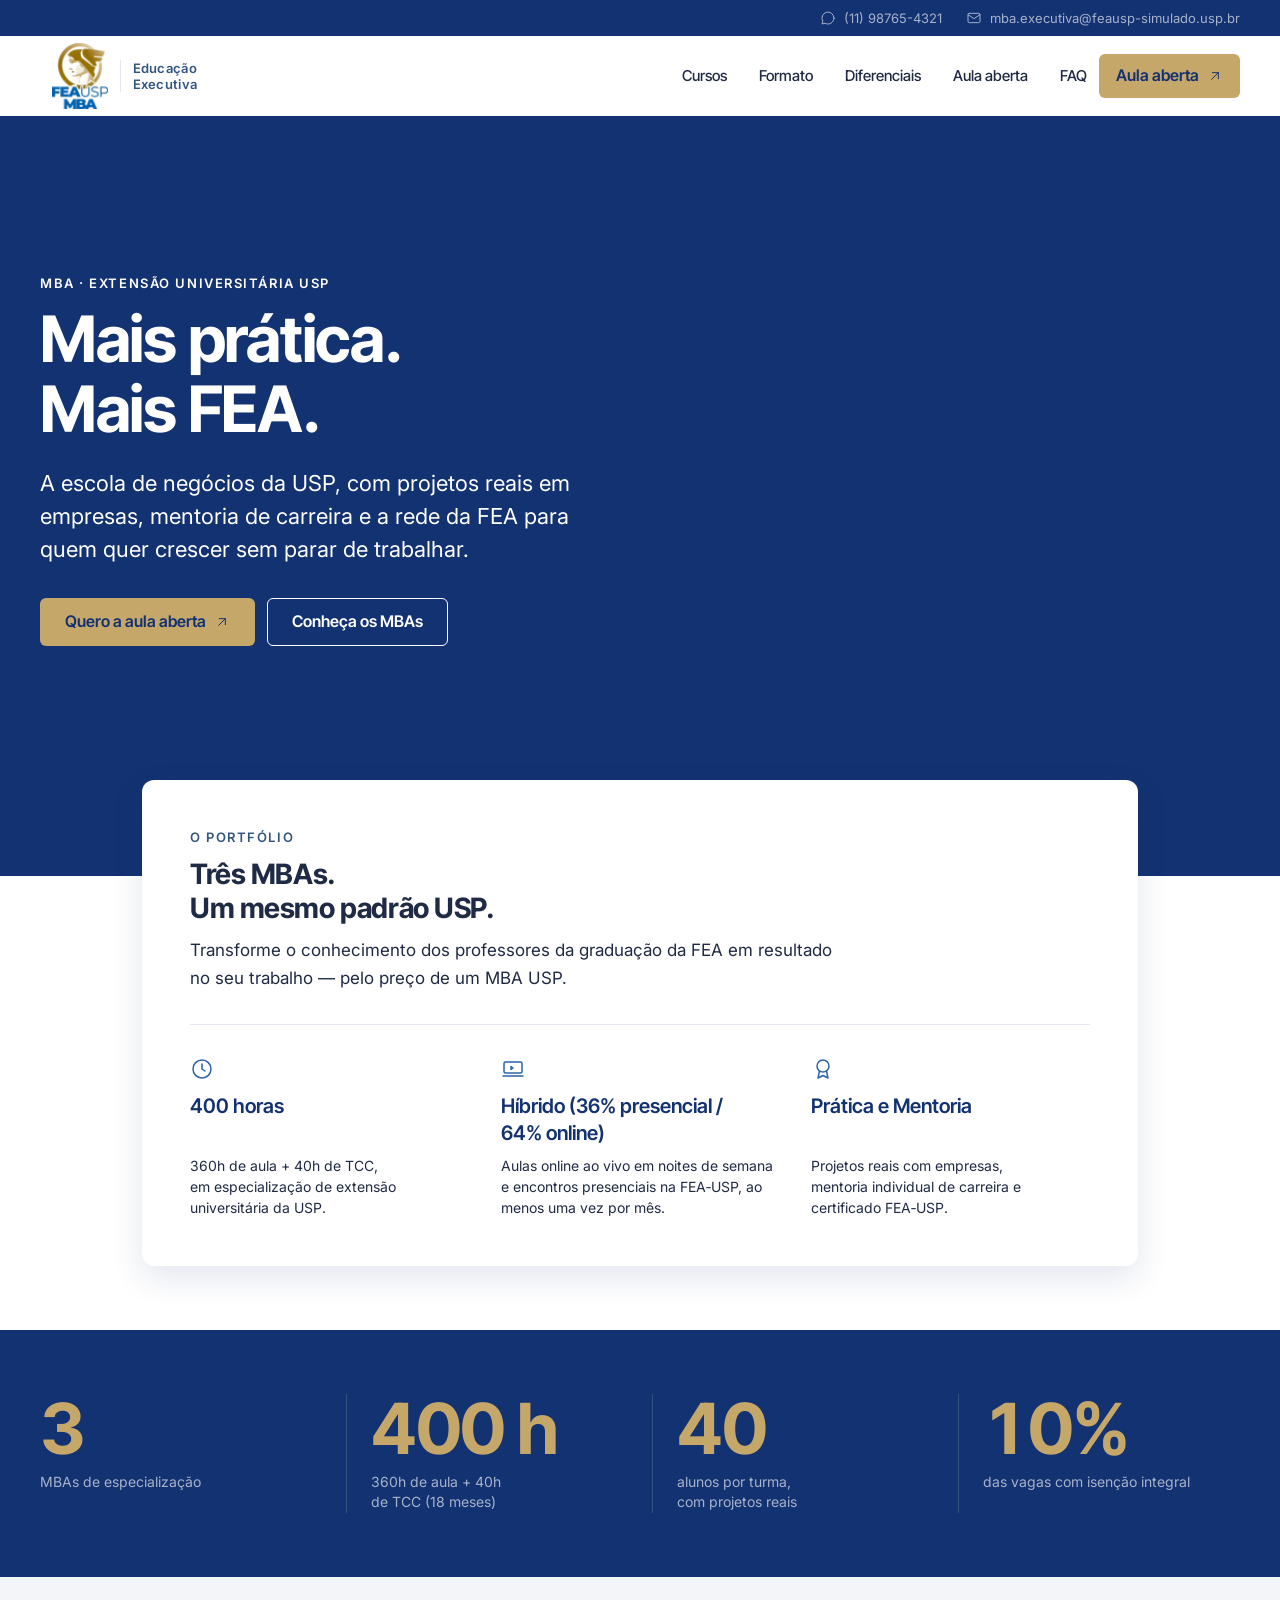
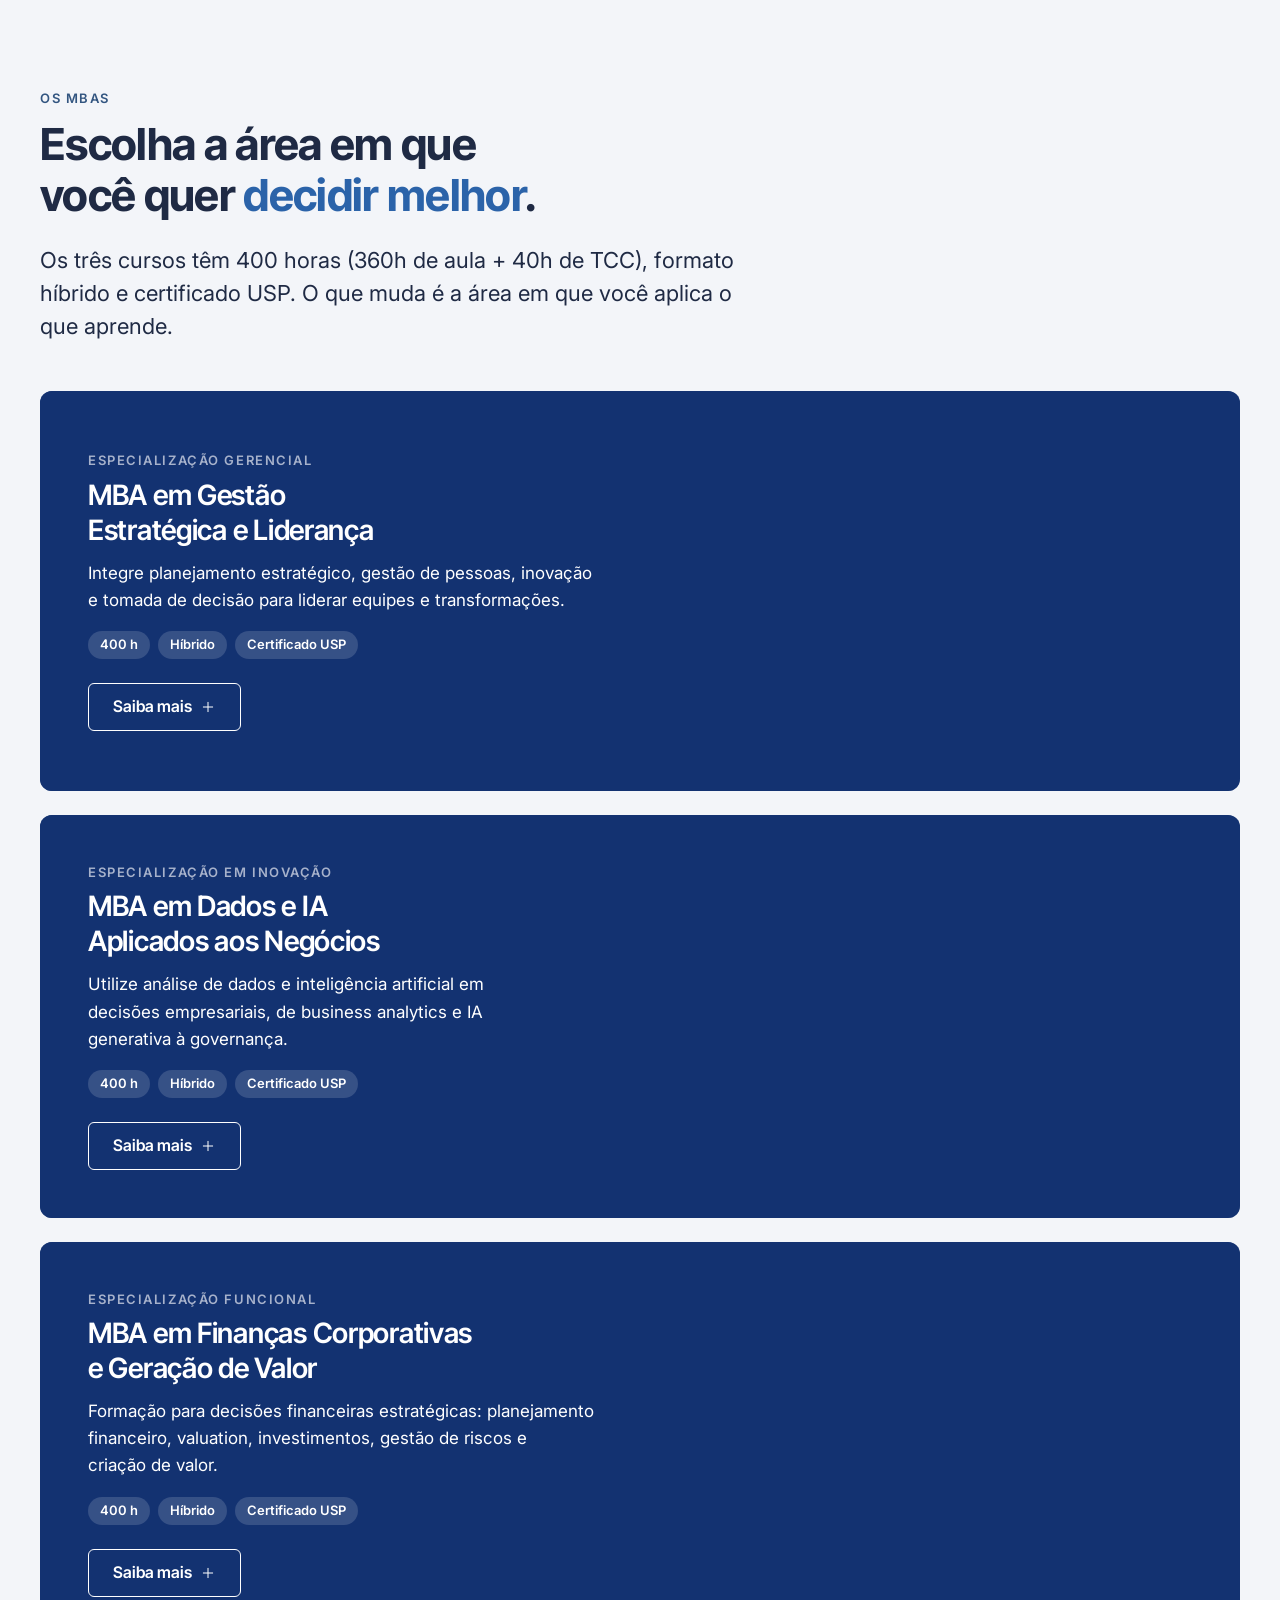
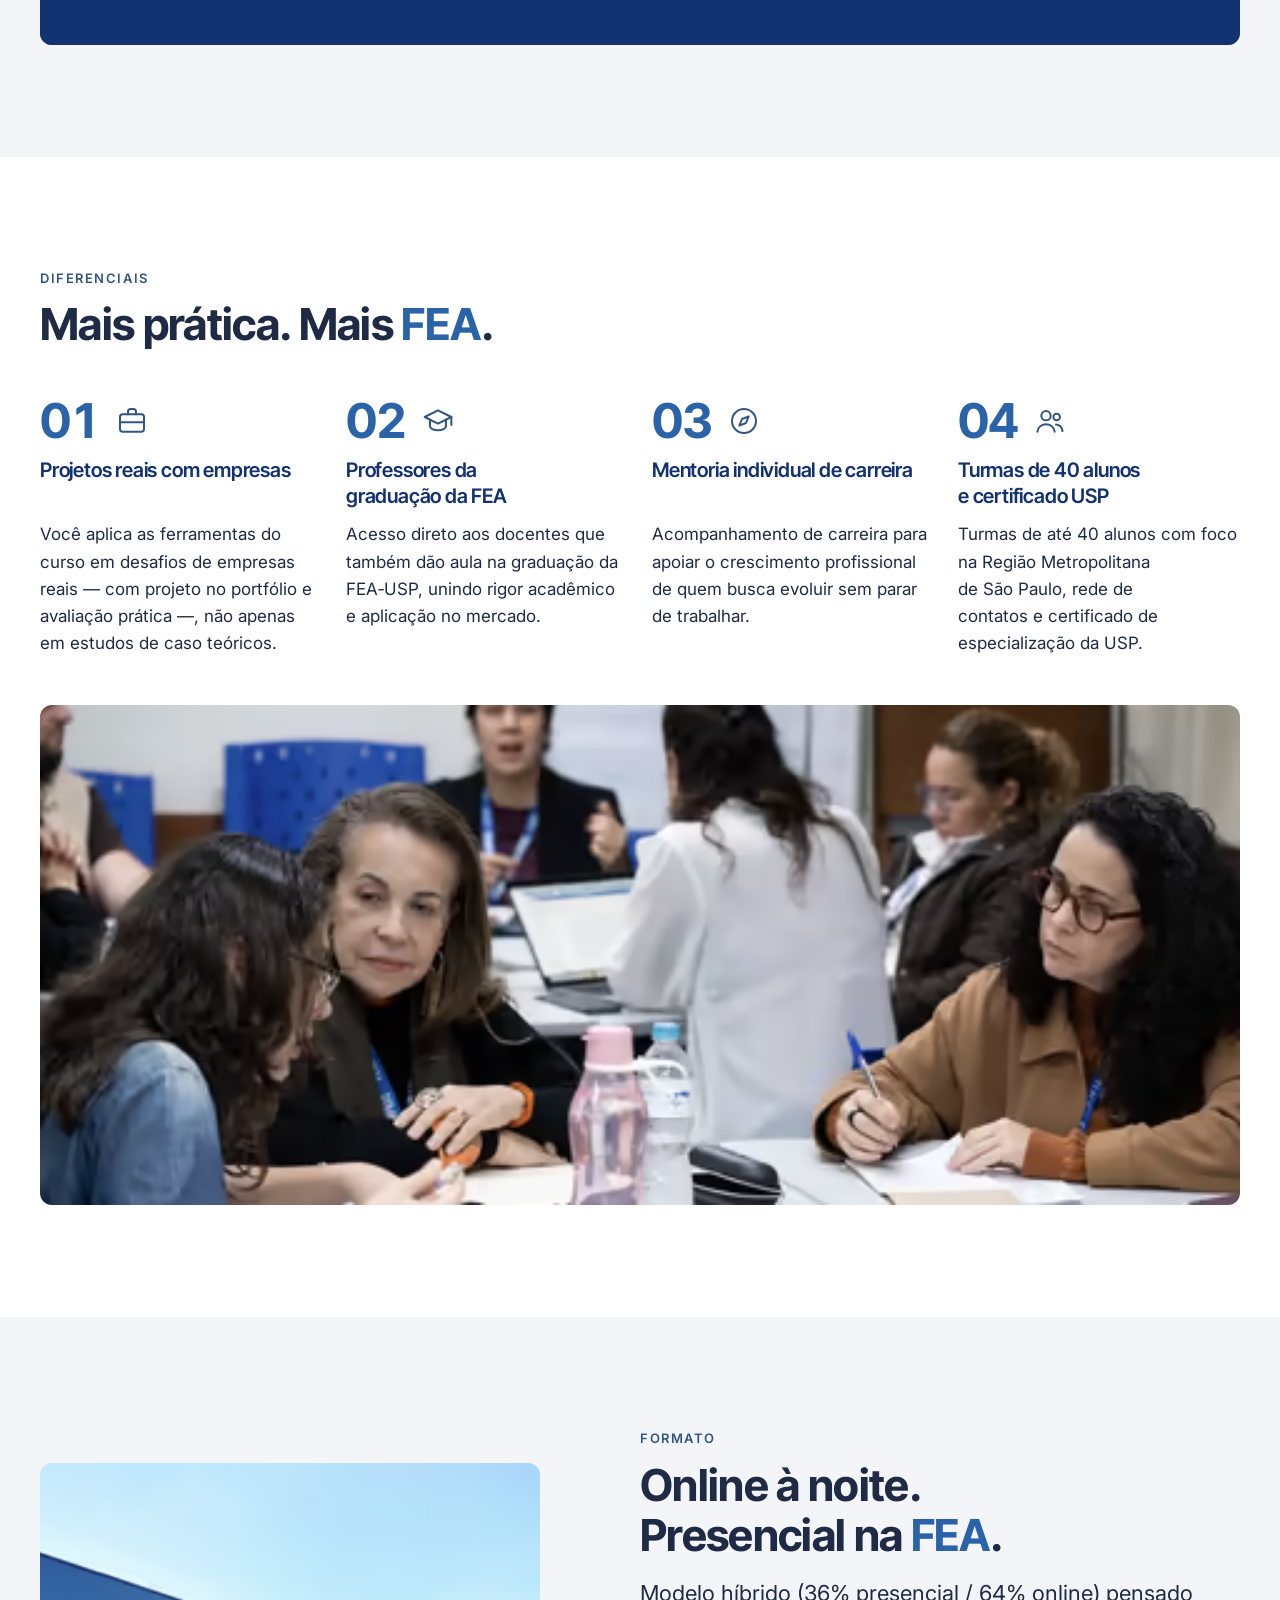
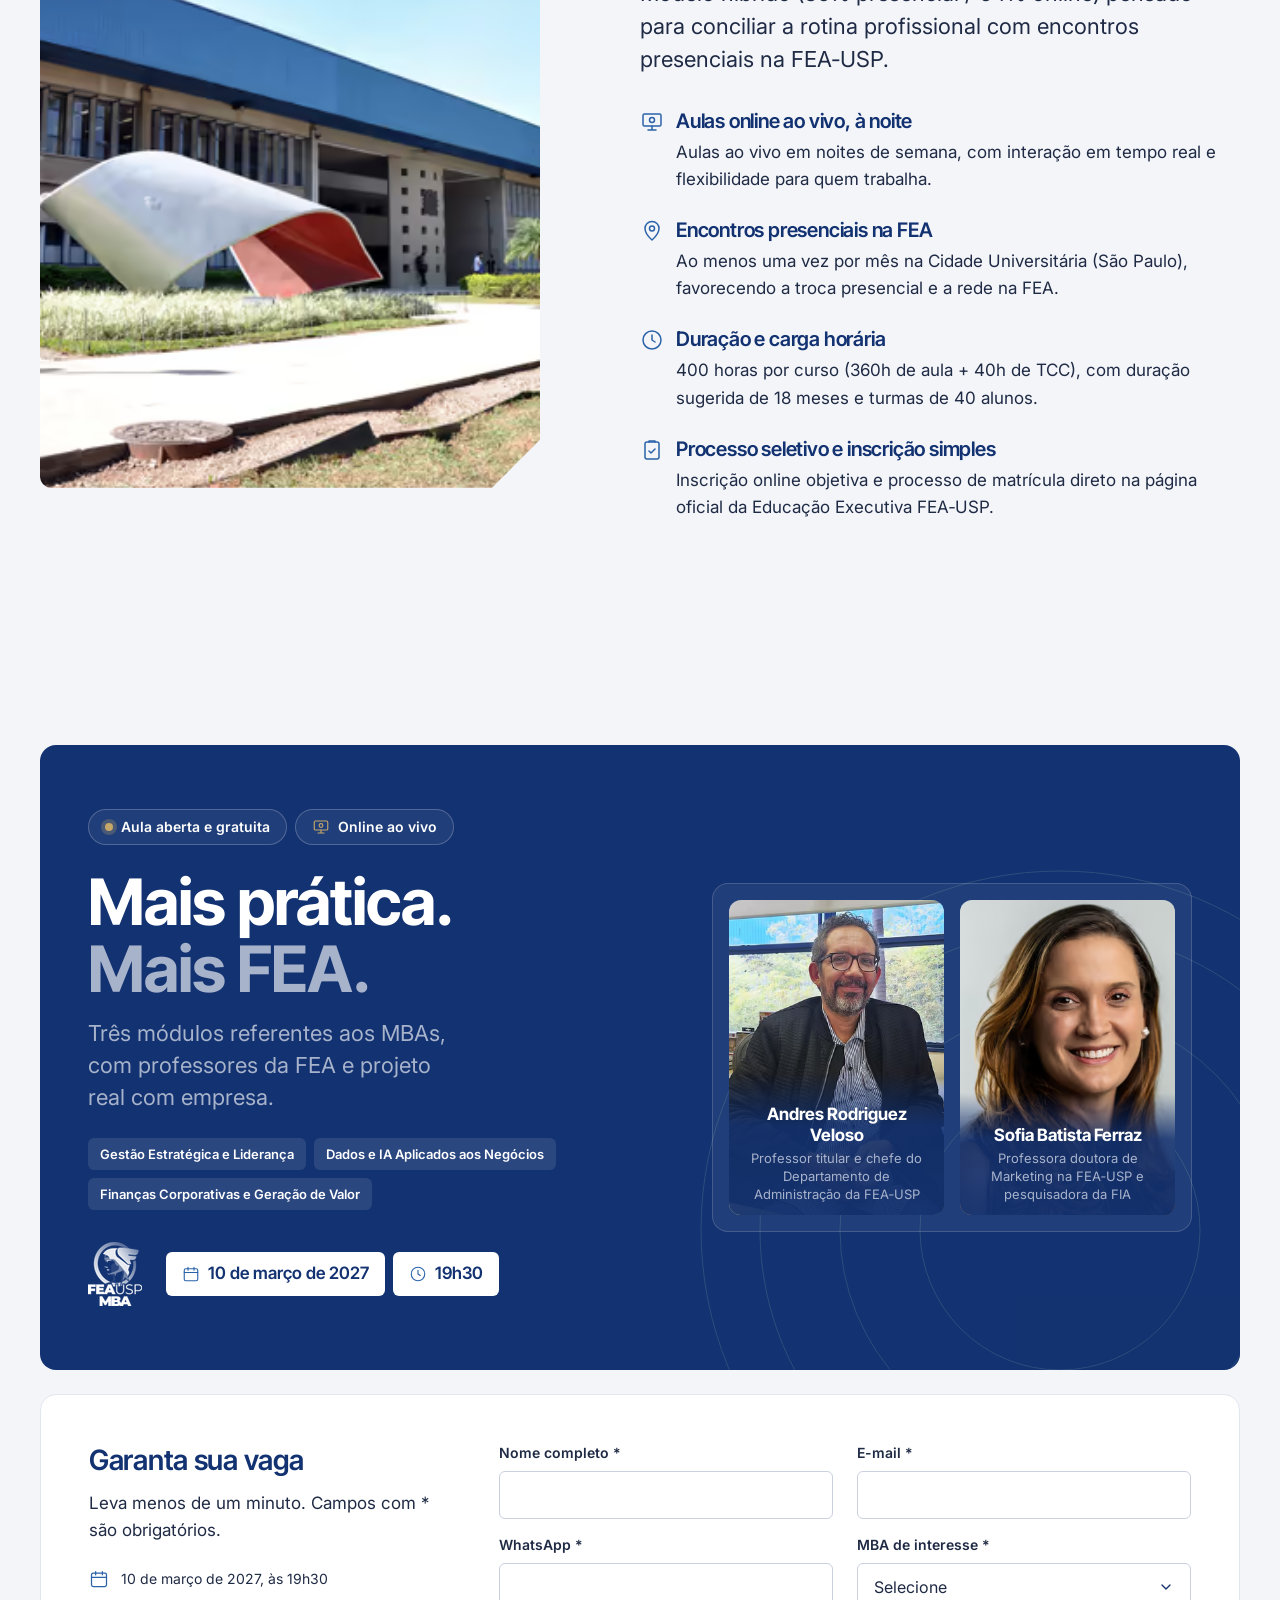
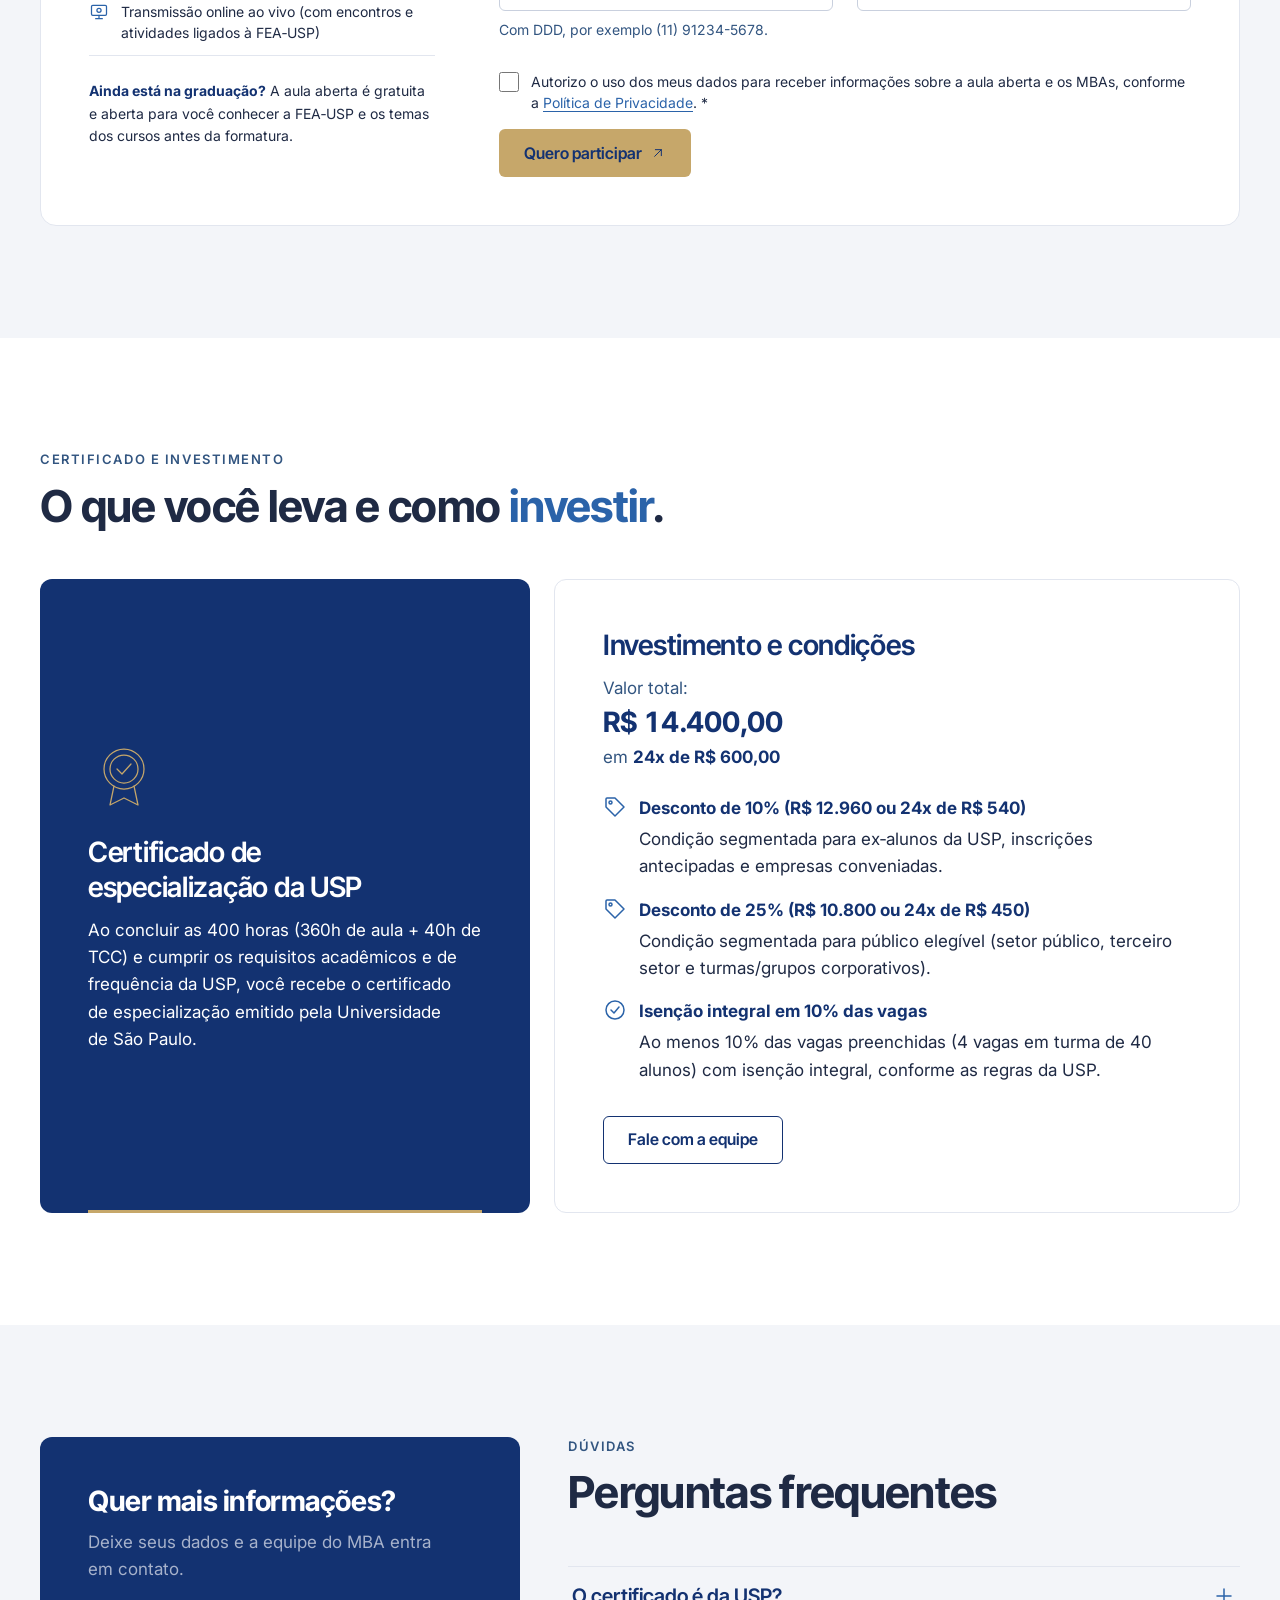
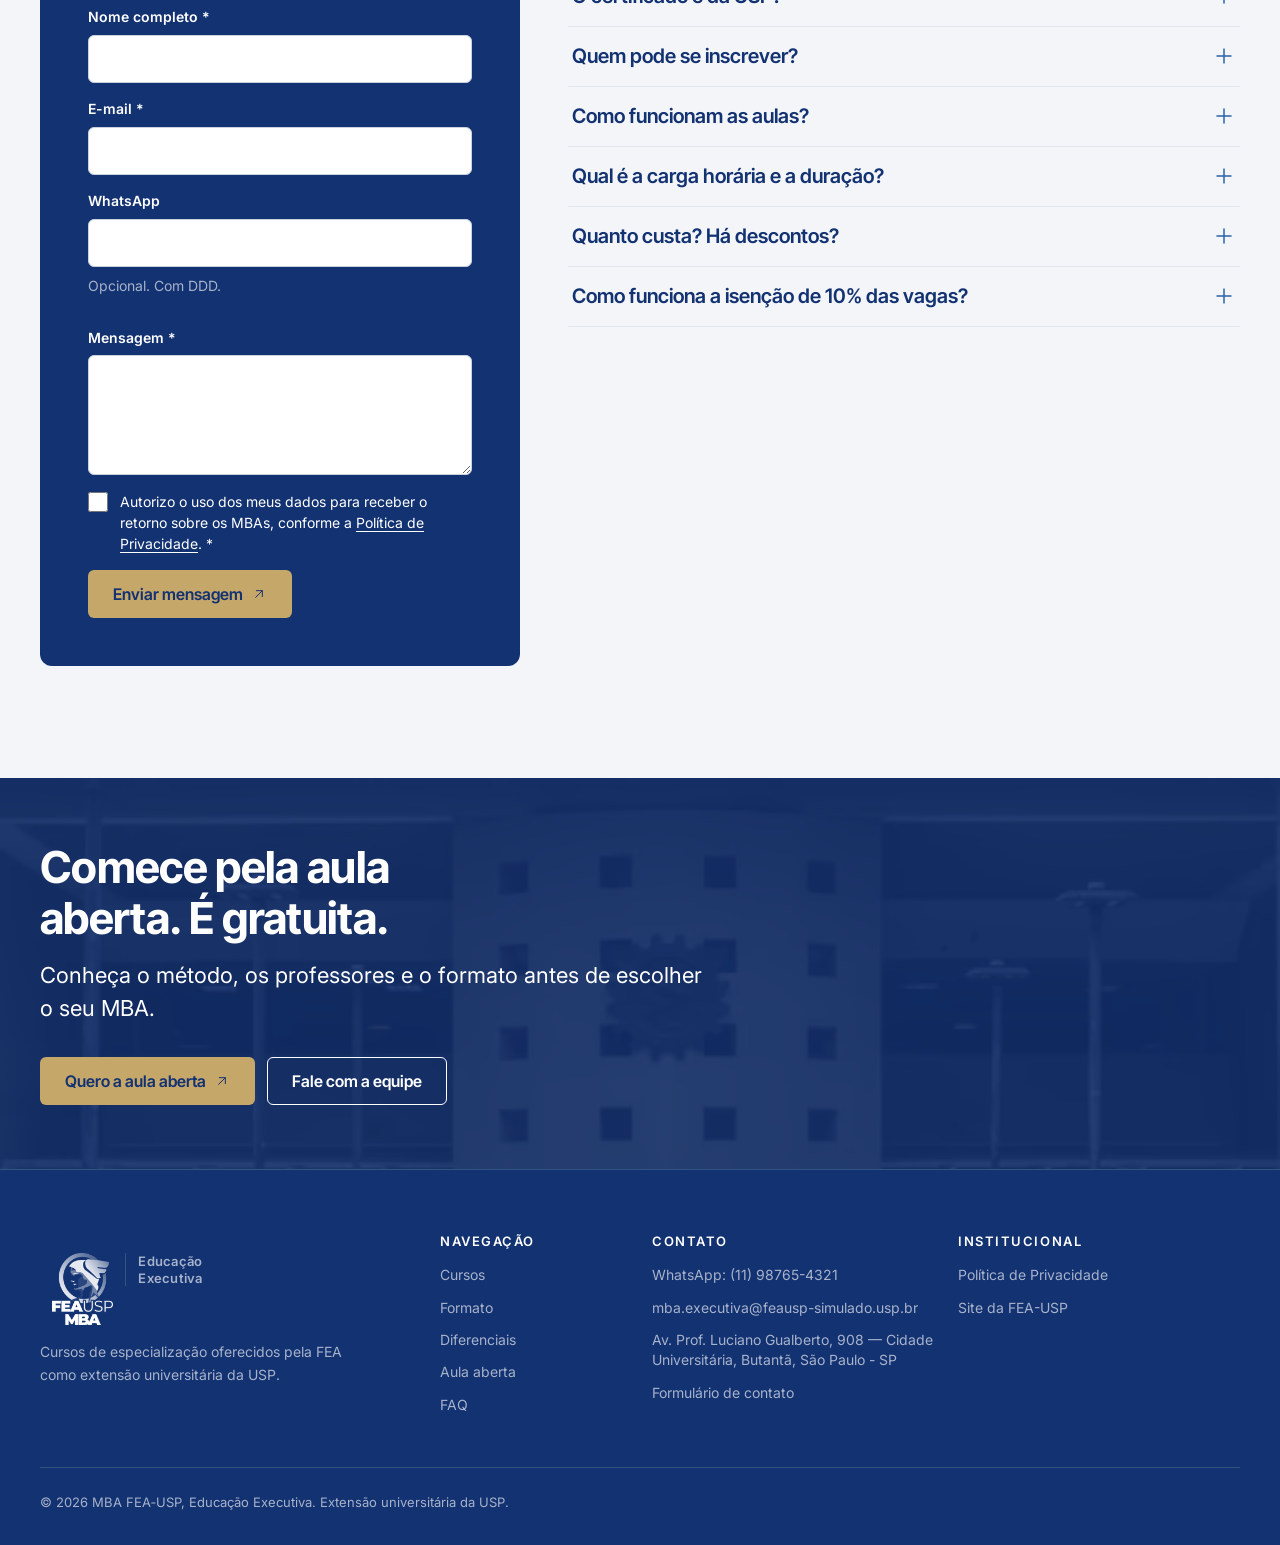
==== index.html @ 04e50766 "Site MBA FEA-USP" ====
<!doctype html>
<html lang="pt-BR">
<head>
  <meta charset="utf-8">
  <meta name="viewport" content="width=device-width, initial-scale=1">
  <title>MBA FEA-USP | Educação Executiva</title>
  <meta name="description" content="Mais prática. Mais FEA. Três MBAs de especialização da FEA-USP, com 400 horas cada, em formato híbrido: Gestão Estratégica e Liderança, Dados e IA Aplicados aos Negócios, e Finanças Corporativas e Geração de Valor.">
  <meta name="theme-color" content="#133271">

  <meta property="og:type" content="website">
  <meta property="og:locale" content="pt_BR">
  <meta property="og:title" content="MBA FEA-USP | Educação Executiva">
  <meta property="og:description" content="A escola de negócios da USP, com projetos reais em empresas, mentoria de carreira e a rede da FEA para quem quer crescer sem parar de trabalhar.">
  <meta property="og:image" content="assets/img/og-compartilhamento-1200.jpg">
  <meta property="og:image:width" content="1200">
  <meta property="og:image:height" content="630">
  <meta name="twitter:card" content="summary_large_image">

  <script>
    (function () {
      var r = document.documentElement;
      r.classList.add('js');
      // Animações de entrada só com movimento permitido; se o main.js falhar, o hero aparece mesmo assim
      if (!matchMedia('(prefers-reduced-motion: reduce)').matches && 'IntersectionObserver' in window) {
        r.classList.add('anim');
        setTimeout(function () { r.classList.add('hero-pronto'); }, 2000);
      }
    })();
  </script>

  <link rel="preconnect" href="https://fonts.googleapis.com">
  <link rel="preconnect" href="https://fonts.gstatic.com" crossorigin>
  <link rel="stylesheet" href="https://fonts.googleapis.com/css2?family=Inter:wght@400..600&family=Inter+Tight:wght@500..700&display=swap">

  <!-- Imagem do hero: maior elemento da primeira tela, carregada com prioridade -->
  <link rel="preload" as="image" type="image/avif" media="(min-width: 768px)"
        imagesrcset="assets/img/hero-desktop-640.avif 640w, assets/img/hero-desktop-960.avif 960w, assets/img/hero-desktop-1280.avif 1280w, assets/img/hero-desktop-1920.avif 1920w, assets/img/hero-desktop-2250.avif 2250w"
        imagesizes="100vw">
  <link rel="preload" as="image" type="image/avif" media="(max-width: 767.98px)"
        imagesrcset="assets/img/hero-mobile-480.avif 480w, assets/img/hero-mobile-720.avif 720w, assets/img/hero-mobile-960.avif 960w"
        imagesizes="100vw">

  <link rel="stylesheet" href="assets/css/tokens.css">
  <link rel="stylesheet" href="assets/css/base.css">
  <link rel="stylesheet" href="assets/css/layout.css">
  <link rel="stylesheet" href="assets/css/components.css">
  <link rel="stylesheet" href="assets/css/sections.css">

  <script src="assets/js/main.js" defer></script>
</head>
<body>
  <!-- Ícones (traço fino, uma família só) -->
  <svg width="0" height="0" style="position:absolute" aria-hidden="true" focusable="false">
    <symbol id="i-seta" viewBox="0 0 24 24"><path d="M7 17 17 7"/><path d="M8 7h9v9"/></symbol>
    <symbol id="i-menu" viewBox="0 0 24 24"><path d="M4 7h16M4 12h16M4 17h16"/></symbol>
    <symbol id="i-fechar" viewBox="0 0 24 24"><path d="M6 6l12 12M18 6 6 18"/></symbol>
    <symbol id="i-relogio" viewBox="0 0 24 24"><circle cx="12" cy="12" r="9"/><path d="M12 7v5l3 2"/></symbol>
    <symbol id="i-hibrido" viewBox="0 0 24 24"><rect x="3" y="5" width="18" height="11" rx="1.5"/><path d="M2 19h20"/><path d="M10 9.5l2 1.5-2 1.5z"/></symbol>
    <symbol id="i-selo" viewBox="0 0 24 24"><circle cx="12" cy="9" r="6"/><path d="M8.5 13.9 7 21l5-2.5 5 2.5-1.5-7.1"/></symbol>
    <symbol id="i-whatsapp" viewBox="0 0 24 24"><path d="M21 12a9 9 0 0 1-13.4 7.9L3 21l1.2-4.4A9 9 0 1 1 21 12z"/></symbol>
    <symbol id="i-email" viewBox="0 0 24 24"><rect x="3" y="5" width="18" height="14" rx="2"/><path d="m3 7 9 6 9-6"/></symbol>
    <symbol id="i-mais" viewBox="0 0 24 24"><path d="M12 5v14M5 12h14"/></symbol>
    <symbol id="i-empresa" viewBox="0 0 24 24"><rect x="3" y="7" width="18" height="13" rx="2"/><path d="M9 7V5a2 2 0 0 1 2-2h2a2 2 0 0 1 2 2v2"/><path d="M3 13h18"/></symbol>
    <symbol id="i-professor" viewBox="0 0 24 24"><path d="m2 9 10-5 10 5-10 5z"/><path d="M6 11v5c0 1.5 2.7 3 6 3s6-1.5 6-3v-5"/><path d="M22 9v6"/></symbol>
    <symbol id="i-rede" viewBox="0 0 24 24"><circle cx="9" cy="8" r="3.5"/><path d="M2.5 20c.6-3.4 3.3-5.5 6.5-5.5s5.9 2.1 6.5 5.5"/><circle cx="17" cy="9" r="2.5"/><path d="M16.5 14.6c2.6.2 4.4 2 4.9 4.9"/></symbol>
    <symbol id="i-online" viewBox="0 0 24 24"><rect x="3" y="4" width="18" height="12" rx="1.5"/><path d="M8 20h8M12 16v4"/><circle cx="12" cy="10" r="2.5"/></symbol>
    <symbol id="i-local" viewBox="0 0 24 24"><path d="M12 21s-7-6.2-7-11.5A7 7 0 0 1 19 9.5C19 14.8 12 21 12 21z"/><circle cx="12" cy="9.5" r="2.5"/></symbol>
    <symbol id="i-desconto" viewBox="0 0 24 24"><path d="M3 12V4a1 1 0 0 1 1-1h8l9 9-9 9z"/><circle cx="7.5" cy="7.5" r="1.5"/></symbol>
    <symbol id="i-calendario" viewBox="0 0 24 24"><rect x="3" y="5" width="18" height="16" rx="2"/><path d="M3 10h18M8 3v4M16 3v4"/></symbol>
    <symbol id="i-mentoria" viewBox="0 0 24 24"><circle cx="12" cy="12" r="9"/><path d="m15.5 8.5-2 5-5 2 2-5z"/></symbol>
    <symbol id="i-inscricao" viewBox="0 0 24 24"><rect x="5" y="4" width="14" height="17" rx="2"/><path d="M9 4V3h6v1"/><path d="m9 13 2 2 4-4"/></symbol>
    <symbol id="i-isencao" viewBox="0 0 24 24"><circle cx="12" cy="12" r="9"/><path d="m8 12 3 3 5-6"/></symbol>
    <symbol id="i-certificado" viewBox="0 0 72 72"><circle cx="36" cy="30" r="20"/><circle cx="36" cy="30" r="14"/><path d="M26 47 22 66l14-7 14 7-4-19"/><path d="m29 30 5 5 9-10"/></symbol>
  </svg>

  <a class="pular-link" href="#conteudo">Pular para o conteúdo</a>

  <!-- 1. Barra superior (só desktop) -->
  <div class="topbar">
    <div class="container">
      <ul class="topbar__lista">
        <li>
          <svg class="icone" aria-hidden="true"><use href="#i-whatsapp"/></svg>
          <span>(11)&nbsp;98765-4321</span>
        </li>
        <li>
          <svg class="icone" aria-hidden="true"><use href="#i-email"/></svg>
          <span class="quebra-livre">mba.executiva@feausp-simulado.usp.br</span>
        </li>
      </ul>
    </div>
  </div>

  <!-- 2. Cabeçalho -->
  <header class="cabecalho" id="cabecalho">
    <div class="container cabecalho__barra">
      <a class="marca marca--logo" href="#topo" aria-label="MBA FEA-USP, Educação Executiva, início da página">
        <picture>
          <source type="image/webp" srcset="assets/img/logo/logo-mba-fea-usp-64.webp 1x, assets/img/logo/logo-mba-fea-usp-128.webp 2x">
          <img class="marca__logo" src="assets/img/logo/logo-mba-fea-usp-64.png" srcset="assets/img/logo/logo-mba-fea-usp-128.png 2x" width="54" height="64" alt="">
        </picture>
        <span class="marca__sub">Educação<br>Executiva</span>
      </a>

      <nav class="menu" id="menu" aria-label="Principal">
        <div class="menu__topo">
          <span class="marca marca--logo" aria-hidden="true">
            <img class="marca__logo" src="assets/img/logo/logo-mba-fea-usp-64.png" srcset="assets/img/logo/logo-mba-fea-usp-128.png 2x" width="54" height="64" alt="">
            <span class="marca__sub">Educação<br>Executiva</span>
          </span>
          <button class="botao-menu" type="button" data-fechar-menu aria-label="Fechar menu">
            <svg class="icone" aria-hidden="true"><use href="#i-fechar"/></svg>
          </button>
        </div>
        <ul class="menu__lista">
          <li><a class="menu__link" href="#cursos">Cursos</a></li>
          <li><a class="menu__link" href="#formato">Formato</a></li>
          <li><a class="menu__link" href="#diferenciais">Diferenciais</a></li>
          <li><a class="menu__link" href="#aula-aberta">Aula aberta</a></li>
          <li><a class="menu__link" href="#faq">FAQ</a></li>
        </ul>
        <div class="menu__cta">
          <a class="btn btn--principal" href="#aula-aberta">
            Quero a aula aberta
            <svg class="icone" aria-hidden="true"><use href="#i-seta"/></svg>
          </a>
        </div>
      </nav>

      <div class="cabecalho__acoes">
        <a class="btn btn--principal cabecalho__cta" href="#aula-aberta">
          Aula aberta
          <svg class="icone" aria-hidden="true"><use href="#i-seta"/></svg>
        </a>
        <button class="botao-menu" type="button" aria-controls="menu" aria-expanded="false" data-abrir-menu aria-label="Abrir menu">
          <svg class="icone" aria-hidden="true"><use href="#i-menu"/></svg>
        </button>
      </div>
    </div>
  </header>

  <main id="conteudo">
    <!-- 3. Hero -->
    <section class="hero" id="topo" aria-labelledby="hero-titulo">
      <picture class="hero__midia">
        <source media="(min-width: 768px)" type="image/avif" sizes="100vw"
                srcset="assets/img/hero-desktop-640.avif 640w, assets/img/hero-desktop-960.avif 960w, assets/img/hero-desktop-1280.avif 1280w, assets/img/hero-desktop-1920.avif 1920w, assets/img/hero-desktop-2250.avif 2250w">
        <source media="(min-width: 768px)" type="image/webp" sizes="100vw"
                srcset="assets/img/hero-desktop-640.webp 640w, assets/img/hero-desktop-960.webp 960w, assets/img/hero-desktop-1280.webp 1280w, assets/img/hero-desktop-1920.webp 1920w, assets/img/hero-desktop-2250.webp 2250w">
        <source media="(min-width: 768px)" type="image/jpeg" sizes="100vw"
                srcset="assets/img/hero-desktop-640.jpg 640w, assets/img/hero-desktop-960.jpg 960w, assets/img/hero-desktop-1280.jpg 1280w, assets/img/hero-desktop-1920.jpg 1920w, assets/img/hero-desktop-2250.jpg 2250w">
        <source type="image/avif" sizes="100vw"
                srcset="assets/img/hero-mobile-480.avif 480w, assets/img/hero-mobile-720.avif 720w, assets/img/hero-mobile-960.avif 960w">
        <source type="image/webp" sizes="100vw"
                srcset="assets/img/hero-mobile-480.webp 480w, assets/img/hero-mobile-720.webp 720w, assets/img/hero-mobile-960.webp 960w">
        <img src="assets/img/hero-mobile-720.jpg"
             srcset="assets/img/hero-mobile-480.jpg 480w, assets/img/hero-mobile-720.jpg 720w, assets/img/hero-mobile-960.jpg 960w"
             sizes="100vw" width="720" height="900"
             alt="Estudantes em um auditório da FEA-USP assistindo a uma aula"
             fetchpriority="high" decoding="async">
      </picture>

      <div class="container">
        <div class="hero__conteudo">
          <p class="eyebrow">MBA · Extensão universitária USP</p>
          <h1 id="hero-titulo">Mais prática. Mais&nbsp;FEA.</h1>
          <p class="lead">A escola de negócios da USP, com projetos reais em empresas, mentoria de carreira e a rede da FEA para quem quer crescer sem parar de&nbsp;trabalhar.</p>
          <div class="hero__acoes">
            <a class="btn btn--principal" href="#aula-aberta">
              Quero a aula aberta
              <svg class="icone" aria-hidden="true"><use href="#i-seta"/></svg>
            </a>
            <a class="btn btn--contorno-claro" href="#cursos">Conheça os MBAs</a>
          </div>
        </div>
      </div>
    </section>

    <!-- 4. Card de resumo sobreposto ao hero -->
    <section class="resumo" aria-labelledby="resumo-titulo">
      <div class="container">
        <div class="resumo__cartao">
          <div>
            <p class="eyebrow">O portfólio</p>
            <h2 class="resumo__titulo" id="resumo-titulo">Três MBAs. <span class="sem-quebra">Um mesmo padrão&nbsp;USP.</span></h2>
            <p class="resumo__texto">Transforme o conhecimento dos professores da graduação da FEA em resultado no seu trabalho — pelo preço de um MBA&nbsp;USP.</p>
          </div>
          <ul class="resumo__itens">
            <li class="resumo__item">
              <svg class="icone" aria-hidden="true"><use href="#i-relogio"/></svg>
              <div>
                <strong>400&nbsp;horas</strong>
                <p>360h de aula + 40h de TCC, em especialização de extensão universitária da&nbsp;USP.</p>
              </div>
            </li>
            <li class="resumo__item">
              <svg class="icone" aria-hidden="true"><use href="#i-hibrido"/></svg>
              <div>
                <strong>Híbrido (36% presencial / 64%&nbsp;online)</strong>
                <p>Aulas online ao vivo em noites de semana e encontros presenciais na FEA&#8209;USP, ao menos uma vez por&nbsp;mês.</p>
              </div>
            </li>
            <li class="resumo__item">
              <svg class="icone" aria-hidden="true"><use href="#i-selo"/></svg>
              <div>
                <strong>Prática e Mentoria</strong>
                <p>Projetos reais com empresas, mentoria individual de carreira e certificado FEA&#8209;USP.</p>
              </div>
            </li>
          </ul>
        </div>
      </div>
    </section>

    <!-- 5. Faixa de números -->
    <section class="numeros tema-escuro" aria-label="O MBA em números">
      <div class="container">
        <ul class="numeros__lista">
          <li>
            <span class="numeros__valor">3</span>
            <span class="numeros__rotulo">MBAs de especialização</span>
          </li>
          <li>
            <span class="numeros__valor">400&nbsp;h</span>
            <span class="numeros__rotulo">360h de aula + 40h de TCC (18&nbsp;meses)</span>
          </li>
          <li>
            <span class="numeros__valor">40</span>
            <span class="numeros__rotulo">alunos por turma, com projetos reais</span>
          </li>
          <li>
            <span class="numeros__valor">10%</span>
            <span class="numeros__rotulo">das vagas com isenção integral</span>
          </li>
        </ul>
      </div>
    </section>

    <!-- 6. Os três MBAs -->
    <section class="secao fundo-suave" id="cursos" aria-labelledby="cursos-titulo">
      <div class="container">
        <div class="secao__cabeca">
          <p class="eyebrow">Os MBAs</p>
          <h2 id="cursos-titulo">Escolha a área em que você quer <span class="destaque">decidir melhor</span>.</h2>
          <p class="lead">Os três cursos têm 400&nbsp;horas (360h de aula + 40h de TCC), formato híbrido e certificado USP. O que muda é a área em que você aplica o que aprende.</p>
        </div>

        <ul class="cursos__lista">
          <!-- Gestão Estratégica e Liderança -->
          <li>
            <article class="curso" aria-labelledby="curso-mkt">
              <picture class="curso__midia">
                <source media="(min-width: 768px)" type="image/avif" sizes="(min-width: 1264px) 1200px, calc(100vw - 48px)"
                        srcset="assets/img/curso-estrategia-desktop-800.avif 800w, assets/img/curso-estrategia-desktop-1200.avif 1200w, assets/img/curso-estrategia-desktop-1280.avif 1280w">
                <source media="(min-width: 768px)" type="image/webp" sizes="(min-width: 1264px) 1200px, calc(100vw - 48px)"
                        srcset="assets/img/curso-estrategia-desktop-800.webp 800w, assets/img/curso-estrategia-desktop-1200.webp 1200w, assets/img/curso-estrategia-desktop-1280.webp 1280w">
                <source media="(min-width: 768px)" type="image/jpeg" sizes="(min-width: 1264px) 1200px, calc(100vw - 48px)"
                        srcset="assets/img/curso-estrategia-desktop-800.jpg 800w, assets/img/curso-estrategia-desktop-1200.jpg 1200w, assets/img/curso-estrategia-desktop-1280.jpg 1280w">
                <source type="image/avif" sizes="calc(100vw - 32px)"
                        srcset="assets/img/curso-estrategia-mobile-480.avif 480w, assets/img/curso-estrategia-mobile-720.avif 720w, assets/img/curso-estrategia-mobile-960.avif 960w">
                <source type="image/webp" sizes="calc(100vw - 32px)"
                        srcset="assets/img/curso-estrategia-mobile-480.webp 480w, assets/img/curso-estrategia-mobile-720.webp 720w, assets/img/curso-estrategia-mobile-960.webp 960w">
                <img src="assets/img/curso-estrategia-mobile-720.jpg"
                     srcset="assets/img/curso-estrategia-mobile-480.jpg 480w, assets/img/curso-estrategia-mobile-720.jpg 720w, assets/img/curso-estrategia-mobile-960.jpg 960w"
                     sizes="calc(100vw - 32px)" width="720" height="540" loading="lazy" decoding="async" data-foco="estrategia"
                     alt="Professor conduzindo uma discussão em grupo com alunos em uma sala da FEA-USP">
              </picture>
              <div class="curso__conteudo">
                <p class="eyebrow">Especialização gerencial</p>
                <h3 class="curso__nome" id="curso-mkt">MBA em Gestão Estratégica e&nbsp;Liderança</h3>
                <p class="curso__descricao">Integre planejamento estratégico, gestão de pessoas, inovação e tomada de decisão para liderar equipes e&nbsp;transformações.</p>
                <ul class="curso__chips" aria-label="Características">
                  <li class="chip">400&nbsp;h</li>
                  <li class="chip">Híbrido</li>
                  <li class="chip">Certificado USP</li>
                </ul>
                <details class="expansivel curso__detalhes">
                  <summary class="btn btn--contorno-claro">
                    <span class="quando-fechado">Saiba mais</span><span class="quando-aberto">Fechar detalhes</span>
                    <svg class="icone" aria-hidden="true"><use href="#i-mais"/></svg>
                  </summary>
                  <div class="curso__painel">
                    <ul class="curso__fatos">
                      <li><strong>Foco</strong>Planejamento estratégico, liderança, gestão de pessoas e inovação para formar gestores capazes de liderar equipes e transformações.</li>
                      <li><strong>Diferencial prático</strong>Tomada de decisões sob incerteza: desenvolvimento e revisão de estratégias para empresas reais diante de mudanças de cenário, defendendo escolhas e trade&#8209;offs.</li>
                      <li><strong>Formato</strong>400h (360h de aula + 40h de TCC) em 18 meses · Aulas online ao vivo em noites de semana e encontros presenciais na FEA&#8209;USP.</li>
                      <li><strong>Disciplinas / Eixos</strong>
                        <ul class="curso__eixos">
                          <li>Planejamento Estratégico e Gestão de Cenários;</li>
                          <li>Gestão de Pessoas, Liderança e Influência;</li>
                          <li>Inovação e Modelos de Negócio;</li>
                          <li>Tomada de Decisão sob Incerteza e Análise de Trade&#8209;offs;</li>
                          <li>Projeto Aplicado em Empresa Real e TCC.</li>
                        </ul>
                      </li>
                    </ul>
                    <a class="btn btn--principal" href="#aula-aberta">
                      Quero a aula aberta
                      <svg class="icone" aria-hidden="true"><use href="#i-seta"/></svg>
                    </a>
                  </div>
                </details>
              </div>
            </article>
          </li>

          <!-- Liderança, Dados e IA -->
          <li>
            <article class="curso" aria-labelledby="curso-lid">
              <picture class="curso__midia">
                <source media="(min-width: 768px)" type="image/avif" sizes="(min-width: 1264px) 1200px, calc(100vw - 48px)"
                        srcset="assets/img/curso-dados-desktop-800.avif 800w, assets/img/curso-dados-desktop-1200.avif 1200w, assets/img/curso-dados-desktop-1280.avif 1280w">
                <source media="(min-width: 768px)" type="image/webp" sizes="(min-width: 1264px) 1200px, calc(100vw - 48px)"
                        srcset="assets/img/curso-dados-desktop-800.webp 800w, assets/img/curso-dados-desktop-1200.webp 1200w, assets/img/curso-dados-desktop-1280.webp 1280w">
                <source media="(min-width: 768px)" type="image/jpeg" sizes="(min-width: 1264px) 1200px, calc(100vw - 48px)"
                        srcset="assets/img/curso-dados-desktop-800.jpg 800w, assets/img/curso-dados-desktop-1200.jpg 1200w, assets/img/curso-dados-desktop-1280.jpg 1280w">
                <source type="image/avif" sizes="calc(100vw - 32px)"
                        srcset="assets/img/curso-dados-mobile-480.avif 480w, assets/img/curso-dados-mobile-720.avif 720w, assets/img/curso-dados-mobile-960.avif 960w">
                <source type="image/webp" sizes="calc(100vw - 32px)"
                        srcset="assets/img/curso-dados-mobile-480.webp 480w, assets/img/curso-dados-mobile-720.webp 720w, assets/img/curso-dados-mobile-960.webp 960w">
                <img src="assets/img/curso-dados-mobile-720.jpg"
                     srcset="assets/img/curso-dados-mobile-480.jpg 480w, assets/img/curso-dados-mobile-720.jpg 720w, assets/img/curso-dados-mobile-960.jpg 960w"
                     sizes="calc(100vw - 32px)" width="720" height="540" loading="lazy" decoding="async" data-foco="dados"
                     alt="Alunos trabalhando com notebooks em mesas redondas de uma sala de aula da FEA-USP">
              </picture>
              <div class="curso__conteudo">
                <p class="eyebrow">Especialização em inovação</p>
                <h3 class="curso__nome" id="curso-lid">MBA em Dados e IA Aplicados aos&nbsp;Negócios</h3>
                <p class="curso__descricao">Utilize análise de dados e inteligência artificial em decisões empresariais, de business analytics e IA generativa à&nbsp;governança.</p>
                <ul class="curso__chips" aria-label="Características">
                  <li class="chip">400&nbsp;h</li>
                  <li class="chip">Híbrido</li>
                  <li class="chip">Certificado USP</li>
                </ul>
                <details class="expansivel curso__detalhes">
                  <summary class="btn btn--contorno-claro">
                    <span class="quando-fechado">Saiba mais</span><span class="quando-aberto">Fechar detalhes</span>
                    <svg class="icone" aria-hidden="true"><use href="#i-mais"/></svg>
                  </summary>
                  <div class="curso__painel">
                    <ul class="curso__fatos">
                      <li><strong>Foco</strong>Uso de análise de dados e inteligência artificial em decisões empresariais, abrangendo business analytics, IA generativa, automação, indicadores e governança de dados.</li>
                      <li><strong>Diferencial prático</strong>Desenvolvimento de soluções de IA para problemas empresariais reais, seguido de avaliação cruzada entre equipes para identificar falhas, vieses, riscos e limitações antes da implementação.</li>
                      <li><strong>Formato</strong>400h (360h de aula + 40h de TCC) em 18 meses · Aulas online ao vivo em noites de semana e encontros presenciais na FEA&#8209;USP.</li>
                      <li><strong>Disciplinas / Eixos</strong>
                        <ul class="curso__eixos">
                          <li>Business Analytics, Métricas e Indicadores;</li>
                          <li>Inteligência Artificial Generativa e Automação;</li>
                          <li>Governança de Dados, Qualidade e Ética;</li>
                          <li>Avaliação Cruzada de Falhas, Vieses e Riscos;</li>
                          <li>Projeto Aplicado em Empresa Real e TCC.</li>
                        </ul>
                      </li>
                    </ul>
                    <a class="btn btn--principal" href="#aula-aberta">
                      Quero a aula aberta
                      <svg class="icone" aria-hidden="true"><use href="#i-seta"/></svg>
                    </a>
                  </div>
                </details>
              </div>
            </article>
          </li>

          <!-- Finanças -->
          <li>
            <article class="curso curso--claro" aria-labelledby="curso-fin">
              <picture class="curso__midia">
                <source media="(min-width: 768px)" type="image/avif" sizes="(min-width: 1264px) 1200px, calc(100vw - 48px)"
                        srcset="assets/img/curso-financas-desktop-800.avif 800w, assets/img/curso-financas-desktop-1200.avif 1200w, assets/img/curso-financas-desktop-1280.avif 1280w">
                <source media="(min-width: 768px)" type="image/webp" sizes="(min-width: 1264px) 1200px, calc(100vw - 48px)"
                        srcset="assets/img/curso-financas-desktop-800.webp 800w, assets/img/curso-financas-desktop-1200.webp 1200w, assets/img/curso-financas-desktop-1280.webp 1280w">
                <source media="(min-width: 768px)" type="image/jpeg" sizes="(min-width: 1264px) 1200px, calc(100vw - 48px)"
                        srcset="assets/img/curso-financas-desktop-800.jpg 800w, assets/img/curso-financas-desktop-1200.jpg 1200w, assets/img/curso-financas-desktop-1280.jpg 1280w">
                <source type="image/avif" sizes="calc(100vw - 32px)"
                        srcset="assets/img/curso-financas-mobile-480.avif 480w, assets/img/curso-financas-mobile-720.avif 720w, assets/img/curso-financas-mobile-960.avif 960w">
                <source type="image/webp" sizes="calc(100vw - 32px)"
                        srcset="assets/img/curso-financas-mobile-480.webp 480w, assets/img/curso-financas-mobile-720.webp 720w, assets/img/curso-financas-mobile-960.webp 960w">
                <img src="assets/img/curso-financas-mobile-720.jpg"
                     srcset="assets/img/curso-financas-mobile-480.jpg 480w, assets/img/curso-financas-mobile-720.jpg 720w, assets/img/curso-financas-mobile-960.jpg 960w"
                     sizes="calc(100vw - 32px)" width="720" height="540" loading="lazy" decoding="async" data-foco="financas"
                     alt="Professor apresentando para alunos em um auditório da FEA-USP">
              </picture>
              <div class="curso__conteudo">
                <p class="eyebrow">Especialização funcional</p>
                <h3 class="curso__nome" id="curso-fin">MBA em Finanças Corporativas e Geração de&nbsp;Valor</h3>
                <p class="curso__descricao">Formação para decisões financeiras estratégicas: planejamento financeiro, valuation, investimentos, gestão de riscos e criação de&nbsp;valor.</p>
                <ul class="curso__chips" aria-label="Características">
                  <li class="chip">400&nbsp;h</li>
                  <li class="chip">Híbrido</li>
                  <li class="chip">Certificado USP</li>
                </ul>
                <details class="expansivel curso__detalhes">
                  <summary class="btn btn--contorno-claro">
                    <span class="quando-fechado">Saiba mais</span><span class="quando-aberto">Fechar detalhes</span>
                    <svg class="icone" aria-hidden="true"><use href="#i-mais"/></svg>
                  </summary>
                  <div class="curso__painel">
                    <ul class="curso__fatos">
                      <li><strong>Foco</strong>Decisões financeiras estratégicas envolvendo planejamento financeiro, valuation, alocação de capital, gestão de riscos e criação de valor empresarial.</li>
                      <li><strong>Diferencial prático</strong>Simulação de comitês de investimento, em que os alunos defendem e questionam propostas financeiras reais, avaliando riscos e resultados para decidir sobre sua aprovação.</li>
                      <li><strong>Formato</strong>400h (360h de aula + 40h de TCC) em 18 meses · Aulas online ao vivo em noites de semana e encontros presenciais na FEA&#8209;USP.</li>
                      <li><strong>Disciplinas / Eixos</strong>
                        <ul class="curso__eixos">
                          <li>Planejamento Financeiro e Orçamento Empresarial;</li>
                          <li>Valuation e Análise de Investimentos;</li>
                          <li>Alocação de Capital e Estrutura Financeira;</li>
                          <li>Gestão de Riscos e Criação de Valor;</li>
                          <li>Simulação de Comitê de Investimento e TCC.</li>
                        </ul>
                      </li>
                    </ul>
                    <a class="btn btn--principal" href="#aula-aberta">
                      Quero a aula aberta
                      <svg class="icone" aria-hidden="true"><use href="#i-seta"/></svg>
                    </a>
                  </div>
                </details>
              </div>
            </article>
          </li>
        </ul>
      </div>
    </section>

    <!-- 7. Por que este MBA -->
    <section class="secao" id="diferenciais" aria-labelledby="porque-titulo">
      <div class="container">
        <div class="secao__cabeca">
          <p class="eyebrow">Diferenciais</p>
          <h2 id="porque-titulo">Mais prática. Mais&nbsp;<span class="destaque">FEA</span>.</h2>
        </div>

        <ol class="porque__lista">
          <li class="porque__item">
            <div class="porque__topo">
              <span class="porque__numero" aria-hidden="true">01</span>
              <svg class="icone" aria-hidden="true"><use href="#i-empresa"/></svg>
            </div>
            <h3>Projetos reais com empresas</h3>
            <p>Você aplica as ferramentas do curso em desafios de empresas reais — com projeto no portfólio e avaliação prática —, não apenas em estudos de caso&nbsp;teóricos.</p>
          </li>
          <li class="porque__item">
            <div class="porque__topo">
              <span class="porque__numero" aria-hidden="true">02</span>
              <svg class="icone" aria-hidden="true"><use href="#i-professor"/></svg>
            </div>
            <h3>Professores da graduação da FEA</h3>
            <p>Acesso direto aos docentes que também dão aula na graduação da FEA&#8209;USP, unindo rigor acadêmico e aplicação no&nbsp;mercado.</p>
          </li>
          <li class="porque__item">
            <div class="porque__topo">
              <span class="porque__numero" aria-hidden="true">03</span>
              <svg class="icone" aria-hidden="true"><use href="#i-mentoria"/></svg>
            </div>
            <h3>Mentoria individual de carreira</h3>
            <p>Acompanhamento de carreira para apoiar o crescimento profissional de quem busca evoluir sem parar de&nbsp;trabalhar.</p>
          </li>
          <li class="porque__item">
            <div class="porque__topo">
              <span class="porque__numero" aria-hidden="true">04</span>
              <svg class="icone" aria-hidden="true"><use href="#i-rede"/></svg>
            </div>
            <h3>Turmas de 40 alunos e certificado USP</h3>
            <p>Turmas de até 40 alunos com foco na Região Metropolitana de São Paulo, rede de contatos e certificado de especialização da&nbsp;USP.</p>
          </li>
        </ol>

        <picture class="porque__foto">
          <source media="(min-width: 768px)" type="image/avif" sizes="(min-width: 1264px) 1200px, calc(100vw - 48px)"
                  srcset="assets/img/rede-contatos-desktop-800.avif 800w, assets/img/rede-contatos-desktop-1200.avif 1200w, assets/img/rede-contatos-desktop-1280.avif 1280w">
          <source media="(min-width: 768px)" type="image/webp" sizes="(min-width: 1264px) 1200px, calc(100vw - 48px)"
                  srcset="assets/img/rede-contatos-desktop-800.webp 800w, assets/img/rede-contatos-desktop-1200.webp 1200w, assets/img/rede-contatos-desktop-1280.webp 1280w">
          <source media="(min-width: 768px)" type="image/jpeg" sizes="(min-width: 1264px) 1200px, calc(100vw - 48px)"
                  srcset="assets/img/rede-contatos-desktop-800.jpg 800w, assets/img/rede-contatos-desktop-1200.jpg 1200w, assets/img/rede-contatos-desktop-1280.jpg 1280w">
          <source type="image/avif" sizes="calc(100vw - 32px)"
                  srcset="assets/img/rede-contatos-mobile-480.avif 480w, assets/img/rede-contatos-mobile-720.avif 720w, assets/img/rede-contatos-mobile-960.avif 960w">
          <source type="image/webp" sizes="calc(100vw - 32px)"
                  srcset="assets/img/rede-contatos-mobile-480.webp 480w, assets/img/rede-contatos-mobile-720.webp 720w, assets/img/rede-contatos-mobile-960.webp 960w">
          <img src="assets/img/rede-contatos-mobile-720.jpg"
               srcset="assets/img/rede-contatos-mobile-480.jpg 480w, assets/img/rede-contatos-mobile-720.jpg 720w, assets/img/rede-contatos-mobile-960.jpg 960w"
               sizes="calc(100vw - 32px)" width="720" height="540" loading="lazy" decoding="async"
               alt="Alunos e professora conversando em uma atividade em grupo na FEA-USP">
        </picture>
      </div>
    </section>

    <!-- 8. Formato -->
    <section class="secao fundo-suave" id="formato" aria-labelledby="formato-titulo">
      <div class="container formato__grade">
        <picture class="formato__midia">
          <source media="(min-width: 1024px)" type="image/avif" sizes="(min-width: 1264px) 486px, 40vw"
                  srcset="assets/img/presencial-predio-desktop-480.avif 480w, assets/img/presencial-predio-desktop-720.avif 720w, assets/img/presencial-predio-desktop-960.avif 960w, assets/img/presencial-predio-desktop-1200.avif 1200w">
          <source media="(min-width: 1024px)" type="image/webp" sizes="(min-width: 1264px) 486px, 40vw"
                  srcset="assets/img/presencial-predio-desktop-480.webp 480w, assets/img/presencial-predio-desktop-720.webp 720w, assets/img/presencial-predio-desktop-960.webp 960w, assets/img/presencial-predio-desktop-1200.webp 1200w">
          <source media="(min-width: 1024px)" type="image/jpeg" sizes="(min-width: 1264px) 486px, 40vw"
                  srcset="assets/img/presencial-predio-desktop-480.jpg 480w, assets/img/presencial-predio-desktop-720.jpg 720w, assets/img/presencial-predio-desktop-960.jpg 960w, assets/img/presencial-predio-desktop-1200.jpg 1200w">
          <source type="image/avif" sizes="calc(100vw - 32px)"
                  srcset="assets/img/presencial-predio-mobile-480.avif 480w, assets/img/presencial-predio-mobile-720.avif 720w, assets/img/presencial-predio-mobile-960.avif 960w">
          <source type="image/webp" sizes="calc(100vw - 32px)"
                  srcset="assets/img/presencial-predio-mobile-480.webp 480w, assets/img/presencial-predio-mobile-720.webp 720w, assets/img/presencial-predio-mobile-960.webp 960w">
          <img src="assets/img/presencial-predio-mobile-720.jpg"
               srcset="assets/img/presencial-predio-mobile-480.jpg 480w, assets/img/presencial-predio-mobile-720.jpg 720w, assets/img/presencial-predio-mobile-960.jpg 960w"
               sizes="calc(100vw - 32px)" width="720" height="540" loading="lazy" decoding="async"
               alt="Prédio da FEA-USP, na Cidade Universitária, com a escultura vermelha e branca em frente">
        </picture>

        <div class="formato__texto">
          <p class="eyebrow">Formato</p>
          <h2 id="formato-titulo">Online à noite. Presencial na&nbsp;<span class="destaque">FEA</span>.</h2>
          <p class="lead">Modelo híbrido (36% presencial / 64% online) pensado para conciliar a rotina profissional com encontros presenciais na&nbsp;FEA&#8209;USP.</p>
          <ul class="formato__blocos">
            <li class="formato__bloco">
              <svg class="icone" aria-hidden="true"><use href="#i-online"/></svg>
              <div>
                <h3>Aulas online ao vivo, à noite</h3>
                <p>Aulas ao vivo em noites de semana, com interação em tempo real e flexibilidade para quem&nbsp;trabalha.</p>
              </div>
            </li>
            <li class="formato__bloco">
              <svg class="icone" aria-hidden="true"><use href="#i-local"/></svg>
              <div>
                <h3>Encontros presenciais na FEA</h3>
                <p>Ao menos uma vez por mês na Cidade Universitária (São Paulo), favorecendo a troca presencial e a rede na&nbsp;FEA.</p>
              </div>
            </li>
            <li class="formato__bloco">
              <svg class="icone" aria-hidden="true"><use href="#i-relogio"/></svg>
              <div>
                <h3>Duração e carga horária</h3>
                <p>400 horas por curso (360h de aula + 40h de TCC), com duração sugerida de 18 meses e turmas de 40&nbsp;alunos.</p>
              </div>
            </li>
            <li class="formato__bloco">
              <svg class="icone" aria-hidden="true"><use href="#i-inscricao"/></svg>
              <div>
                <h3>Processo seletivo e inscrição simples</h3>
                <p>Inscrição online objetiva e processo de matrícula direto na página oficial da Educação Executiva&nbsp;FEA&#8209;USP.</p>
              </div>
            </li>
          </ul>
        </div>
      </div>
    </section>

    <!-- 9. Aula aberta gratuita: banner + inscrição logo abaixo -->
    <section class="secao fundo-suave" id="aula-aberta" aria-labelledby="aula-titulo">
      <div class="container">
        <div class="banner tema-escuro">
          <svg class="banner__ornamento" viewBox="0 0 720 720" aria-hidden="true" focusable="false">
            <circle cx="360" cy="360" r="140"/><circle cx="360" cy="360" r="220"/><circle cx="360" cy="360" r="300"/><circle cx="360" cy="360" r="359"/>
          </svg>

          <div class="banner__texto">
            <ul class="banner__selos" aria-label="Destaques">
              <li><span class="banner__ponto" aria-hidden="true"></span>Aula aberta e gratuita</li>
              <li><svg class="icone" aria-hidden="true"><use href="#i-online"/></svg>Online ao vivo</li>
            </ul>
            <h2 id="aula-titulo"><span class="visualmente-oculto">Aula aberta e gratuita: </span>Mais prática. <span class="destaque">Mais&nbsp;FEA.</span></h2>
            <p class="banner__sub">Três módulos referentes aos MBAs, com professores da FEA e projeto real com&nbsp;empresa.</p>
            <ul class="banner__modulos" aria-label="Módulos da aula aberta">
              <li>Gestão Estratégica e Liderança</li>
              <li>Dados e IA Aplicados aos Negócios</li>
              <li>Finanças Corporativas e Geração de Valor</li>
            </ul>
            <div class="banner__rodape">
              <picture>
                <source type="image/webp" srcset="assets/img/logo/logo-mba-fea-usp-branca-64.webp 1x, assets/img/logo/logo-mba-fea-usp-branca-128.webp 2x">
                <img class="banner__logo" src="assets/img/logo/logo-mba-fea-usp-branca-64.png" srcset="assets/img/logo/logo-mba-fea-usp-branca-128.png 2x" width="54" height="64" alt="MBA FEA-USP">
              </picture>
              <ul class="banner__quando" aria-label="Data e horário">
                <li><svg class="icone" aria-hidden="true"><use href="#i-calendario"/></svg>10 de março de 2027</li>
                <li><svg class="icone" aria-hidden="true"><use href="#i-relogio"/></svg>19h30</li>
              </ul>
            </div>
          </div>

          <div class="banner__profs">
            <figure class="prof prof--azul">
              <picture>
                <source type="image/avif" sizes="(min-width: 1024px) 220px, 45vw" srcset="assets/img/prof-andres-retrato-320.avif 320w, assets/img/prof-andres-retrato-480.avif 480w, assets/img/prof-andres-retrato-600.avif 600w">
                <source type="image/webp" sizes="(min-width: 1024px) 220px, 45vw" srcset="assets/img/prof-andres-retrato-320.webp 320w, assets/img/prof-andres-retrato-480.webp 480w, assets/img/prof-andres-retrato-600.webp 600w">
                <img src="assets/img/prof-andres-retrato-480.jpg" srcset="assets/img/prof-andres-retrato-320.jpg 320w, assets/img/prof-andres-retrato-480.jpg 480w, assets/img/prof-andres-retrato-600.jpg 600w" sizes="(min-width: 1024px) 220px, 45vw" width="480" height="704" loading="lazy" decoding="async" alt="Retrato do professor Andres Rodriguez Veloso">
              </picture>
              <figcaption>
                <strong>Andres Rodriguez Veloso</strong>
                <span>Professor titular e chefe do Departamento de Administração da FEA&#8209;USP</span>
              </figcaption>
            </figure>
            <figure class="prof">
              <picture>
                <source type="image/avif" sizes="(min-width: 1024px) 220px, 45vw" srcset="assets/img/prof-sofia-retrato-320.avif 320w, assets/img/prof-sofia-retrato-480.avif 480w, assets/img/prof-sofia-retrato-640.avif 640w">
                <source type="image/webp" sizes="(min-width: 1024px) 220px, 45vw" srcset="assets/img/prof-sofia-retrato-320.webp 320w, assets/img/prof-sofia-retrato-480.webp 480w, assets/img/prof-sofia-retrato-640.webp 640w">
                <img src="assets/img/prof-sofia-retrato-480.jpg" srcset="assets/img/prof-sofia-retrato-320.jpg 320w, assets/img/prof-sofia-retrato-480.jpg 480w, assets/img/prof-sofia-retrato-640.jpg 640w" sizes="(min-width: 1024px) 220px, 45vw" width="480" height="704" loading="lazy" decoding="async" alt="Retrato da professora Sofia Batista Ferraz">
              </picture>
              <figcaption>
                <strong>Sofia Batista Ferraz</strong>
                <span>Professora doutora de Marketing na FEA&#8209;USP e pesquisadora da FIA</span>
              </figcaption>
            </figure>
          </div>
        </div>

        <div class="inscricao">
          <div class="inscricao__intro">
            <h3>Garanta sua vaga</h3>
            <p>Leva menos de um minuto. Campos com * são obrigatórios.</p>
            <ul class="inscricao__fatos">
              <li><svg class="icone" aria-hidden="true"><use href="#i-calendario"/></svg><span>10 de março de 2027, às 19h30</span></li>
              <li><svg class="icone" aria-hidden="true"><use href="#i-online"/></svg><span>Transmissão online ao vivo (com encontros e atividades ligados à&nbsp;FEA&#8209;USP)</span></li>
            </ul>
            <p class="aula__nota"><strong>Ainda está na graduação?</strong> A aula aberta é gratuita e aberta para você conhecer a FEA&#8209;USP e os temas dos cursos antes da&nbsp;formatura.</p>
          </div>
        <form class="form" id="form-aula" action="#" method="post" novalidate data-pendente="destino-formulario">
          <div class="campo">
            <label for="aula-nome">Nome completo *</label>
            <input id="aula-nome" name="nome" type="text" autocomplete="name" required aria-describedby="aula-nome-erro">
            <p class="campo__erro" id="aula-nome-erro"></p>
          </div>
          <div class="campo">
            <label for="aula-email">E-mail *</label>
            <input id="aula-email" name="email" type="email" autocomplete="email" inputmode="email" required aria-describedby="aula-email-erro">
            <p class="campo__erro" id="aula-email-erro"></p>
          </div>
          <div class="campo">
            <label for="aula-whatsapp">WhatsApp *</label>
            <input id="aula-whatsapp" name="whatsapp" type="tel" autocomplete="tel" inputmode="tel" required aria-describedby="aula-whatsapp-ajuda aula-whatsapp-erro">
            <p class="campo__ajuda" id="aula-whatsapp-ajuda">Com DDD, por exemplo (11) 91234-5678.</p>
            <p class="campo__erro" id="aula-whatsapp-erro"></p>
          </div>
          <div class="campo">
            <label for="aula-interesse">MBA de interesse *</label>
            <select id="aula-interesse" name="interesse" required aria-describedby="aula-interesse-erro">
              <option value="">Selecione</option>
              <option>Gestão Estratégica e Liderança</option>
              <option>Dados e IA Aplicados aos Negócios</option>
              <option>Finanças Corporativas e Geração de Valor</option>
              <option>Ainda não sei</option>
            </select>
            <p class="campo__erro" id="aula-interesse-erro"></p>
          </div>
          <div class="consentimento">
            <input id="aula-consentimento" name="consentimento" type="checkbox" required aria-describedby="aula-consentimento-erro">
            <label for="aula-consentimento">Autorizo o uso dos meus dados para receber informações sobre a aula aberta e os MBAs, conforme a <a href="privacidade.html">Política de Privacidade</a>. *</label>
            <p class="campo__erro" id="aula-consentimento-erro"></p>
          </div>
          <button class="btn btn--principal" type="submit">
            Quero participar
            <svg class="icone" aria-hidden="true"><use href="#i-seta"/></svg>
          </button>
          <p class="form__status" role="status" aria-live="polite"></p>
        </form>
        </div>
      </div>
    </section>

    <!-- 10. Depoimentos: fora da v1 (D10). Só entram com falas, fotos e autorizações reais. -->

    <!-- 11. Certificado, descontos e isenção -->
    <section class="secao" id="condicoes" aria-labelledby="condicoes-titulo">
      <div class="container">
        <div class="secao__cabeca">
          <p class="eyebrow">Certificado e investimento</p>
          <h2 id="condicoes-titulo">O que você leva e como&nbsp;<span class="destaque">investir</span>.</h2>
        </div>

        <div class="condicoes__grade">
          <div class="certificado tema-escuro">
            <svg class="icone certificado__selo" viewBox="0 0 72 72" aria-hidden="true"><use href="#i-certificado"/></svg>
            <h3>Certificado de especialização da&nbsp;USP</h3>
            <p>Ao concluir as 400&nbsp;horas (360h de aula + 40h de TCC) e cumprir os requisitos acadêmicos e de frequência da USP, você recebe o certificado de especialização emitido pela Universidade de São&nbsp;Paulo.</p>
          </div>

          <div class="investimento">
            <h3>Investimento e condições</h3>
            <p class="investimento__preco">
              <span>Valor total:</span>
              <strong class="investimento__valor">R$&nbsp;14.400,00</strong>
              <span class="investimento__parcela">em <strong>24x de R$&nbsp;600,00</strong></span>
            </p>
            <ul class="investimento__lista">
              <li>
                <svg class="icone" aria-hidden="true"><use href="#i-desconto"/></svg>
                <div>
                  <strong>Desconto de 10% (R$&nbsp;12.960 ou 24x de R$&nbsp;540)</strong>
                  Condição segmentada para ex&#8209;alunos da USP, inscrições antecipadas e empresas conveniadas.
                </div>
              </li>
              <li>
                <svg class="icone" aria-hidden="true"><use href="#i-desconto"/></svg>
                <div>
                  <strong>Desconto de 25% (R$&nbsp;10.800 ou 24x de R$&nbsp;450)</strong>
                  Condição segmentada para público elegível (setor público, terceiro setor e turmas/grupos corporativos).
                </div>
              </li>
              <li>
                <svg class="icone" aria-hidden="true"><use href="#i-isencao"/></svg>
                <div>
                  <strong>Isenção integral em 10% das vagas</strong>
                  Ao menos 10% das vagas preenchidas (4 vagas em turma de 40 alunos) com isenção integral, conforme as regras da USP.
                </div>
              </li>
            </ul>
            <a class="btn btn--contorno-escuro" href="#contato">Fale com a equipe</a>
          </div>
        </div>
      </div>
    </section>

    <!-- 12. FAQ + contato -->
    <section class="secao fundo-suave" id="faq" aria-labelledby="faq-titulo">
      <div class="container faq__grade">
        <div class="faq__perguntas">
          <div class="secao__cabeca">
            <p class="eyebrow">Dúvidas</p>
            <h2 id="faq-titulo">Perguntas frequentes</h2>
          </div>
          <div class="faq__lista">
            <details class="expansivel faq__item">
              <summary>O certificado é da USP?<svg class="icone" aria-hidden="true"><use href="#i-mais"/></svg></summary>
              <div class="faq__resposta"><p>Sim. Os MBAs são cursos de especialização oferecidos pela FEA como extensão universitária da USP, e o certificado é da Universidade de São&nbsp;Paulo.</p></div>
            </details>
            <details class="expansivel faq__item">
              <summary>Quem pode se inscrever?<svg class="icone" aria-hidden="true"><use href="#i-mais"/></svg></summary>
              <div class="faq__resposta"><p>Profissionais que já concluíram a graduação, em qualquer área. Quem ainda está na graduação pode acompanhar a aula aberta gratuita para conhecer a proposta antes de se&nbsp;formar.</p></div>
            </details>
            <details class="expansivel faq__item">
              <summary>Como funcionam as aulas?<svg class="icone" aria-hidden="true"><use href="#i-mais"/></svg></summary>
              <div class="faq__resposta"><p>O curso tem formato híbrido (36% presencial / 64% online), com aulas online ao vivo em noites de semana e encontros presenciais na FEA&#8209;USP ao menos uma vez por&nbsp;mês.</p></div>
            </details>
            <details class="expansivel faq__item">
              <summary>Qual é a carga horária e a duração?<svg class="icone" aria-hidden="true"><use href="#i-mais"/></svg></summary>
              <div class="faq__resposta"><p>São 400 horas por curso (360h de aula + 40h de TCC), com duração sugerida de 18 meses e turmas de 40&nbsp;alunos.</p></div>
            </details>
            <details class="expansivel faq__item">
              <summary>Quanto custa? Há descontos?<svg class="icone" aria-hidden="true"><use href="#i-mais"/></svg></summary>
              <div class="faq__resposta"><p>O valor total é de R$&nbsp;14.400,00 (em 24x de R$&nbsp;600,00). Há descontos de 10% (24x de R$&nbsp;540) e de 25% (24x de R$&nbsp;450) para públicos elegíveis (ex&#8209;alunos USP, convênios, inscrições antecipadas e condições especiais).</p></div>
            </details>
            <details class="expansivel faq__item">
              <summary>Como funciona a isenção de 10% das vagas?<svg class="icone" aria-hidden="true"><use href="#i-mais"/></svg></summary>
              <div class="faq__resposta"><p>Pelas regras da USP, ao menos 10% das vagas preenchidas (4 vagas em uma turma de 40 alunos) contam com isenção integral, conforme critérios institucionais e normas da CoCEx/USP.</p></div>
            </details>
          </div>
        </div>

        <div class="contato tema-escuro" id="contato">
          <h2 id="contato-titulo">Quer mais informações?</h2>
          <p>Deixe seus dados e a equipe do MBA entra em contato.</p>
          <form class="form form--escuro" id="form-contato" action="#" method="post" novalidate data-pendente="destino-formulario" aria-labelledby="contato-titulo">
            <div class="campo">
              <label for="contato-nome">Nome completo *</label>
              <input id="contato-nome" name="nome" type="text" autocomplete="name" required aria-describedby="contato-nome-erro">
              <p class="campo__erro" id="contato-nome-erro"></p>
            </div>
            <div class="campo">
              <label for="contato-email">E-mail *</label>
              <input id="contato-email" name="email" type="email" autocomplete="email" inputmode="email" required aria-describedby="contato-email-erro">
              <p class="campo__erro" id="contato-email-erro"></p>
            </div>
            <div class="campo">
              <label for="contato-whatsapp">WhatsApp</label>
              <input id="contato-whatsapp" name="whatsapp" type="tel" autocomplete="tel" inputmode="tel" aria-describedby="contato-whatsapp-ajuda contato-whatsapp-erro">
              <p class="campo__ajuda" id="contato-whatsapp-ajuda">Opcional. Com DDD.</p>
              <p class="campo__erro" id="contato-whatsapp-erro"></p>
            </div>
            <div class="campo">
              <label for="contato-mensagem">Mensagem *</label>
              <textarea id="contato-mensagem" name="mensagem" required aria-describedby="contato-mensagem-erro"></textarea>
              <p class="campo__erro" id="contato-mensagem-erro"></p>
            </div>
            <div class="consentimento">
              <input id="contato-consentimento" name="consentimento" type="checkbox" required aria-describedby="contato-consentimento-erro">
              <label for="contato-consentimento">Autorizo o uso dos meus dados para receber o retorno sobre os MBAs, conforme a <a href="privacidade.html">Política de Privacidade</a>. *</label>
              <p class="campo__erro" id="contato-consentimento-erro"></p>
            </div>
            <button class="btn btn--principal" type="submit">
              Enviar mensagem
              <svg class="icone" aria-hidden="true"><use href="#i-seta"/></svg>
            </button>
            <p class="form__status" role="status" aria-live="polite"></p>
          </form>
        </div>
      </div>
    </section>

    <!-- 13. Faixa final de CTA -->
    <section class="cta-final" aria-labelledby="cta-titulo">
      <picture class="cta-final__midia">
        <source media="(min-width: 768px)" type="image/avif" sizes="100vw"
                srcset="assets/img/cta-fachada-desktop-960.avif 960w, assets/img/cta-fachada-desktop-1440.avif 1440w, assets/img/cta-fachada-desktop-1920.avif 1920w, assets/img/cta-fachada-desktop-2560.avif 2560w">
        <source media="(min-width: 768px)" type="image/webp" sizes="100vw"
                srcset="assets/img/cta-fachada-desktop-960.webp 960w, assets/img/cta-fachada-desktop-1440.webp 1440w, assets/img/cta-fachada-desktop-1920.webp 1920w, assets/img/cta-fachada-desktop-2560.webp 2560w">
        <source media="(min-width: 768px)" type="image/jpeg" sizes="100vw"
                srcset="assets/img/cta-fachada-desktop-960.jpg 960w, assets/img/cta-fachada-desktop-1440.jpg 1440w, assets/img/cta-fachada-desktop-1920.jpg 1920w, assets/img/cta-fachada-desktop-2560.jpg 2560w">
        <source type="image/avif" sizes="100vw"
                srcset="assets/img/cta-fachada-mobile-480.avif 480w, assets/img/cta-fachada-mobile-720.avif 720w, assets/img/cta-fachada-mobile-960.avif 960w">
        <source type="image/webp" sizes="100vw"
                srcset="assets/img/cta-fachada-mobile-480.webp 480w, assets/img/cta-fachada-mobile-720.webp 720w, assets/img/cta-fachada-mobile-960.webp 960w">
        <img src="assets/img/cta-fachada-mobile-720.jpg"
             srcset="assets/img/cta-fachada-mobile-480.jpg 480w, assets/img/cta-fachada-mobile-720.jpg 720w, assets/img/cta-fachada-mobile-960.jpg 960w"
             sizes="100vw" width="720" height="960" loading="lazy" decoding="async" alt="">
      </picture>
      <div class="container">
        <h2 id="cta-titulo">Comece pela aula aberta. É&nbsp;gratuita.</h2>
        <p class="lead">Conheça o método, os professores e o formato antes de escolher o seu&nbsp;MBA.</p>
        <div class="cta-final__acoes">
          <a class="btn btn--principal" href="#aula-aberta">
            Quero a aula aberta
            <svg class="icone" aria-hidden="true"><use href="#i-seta"/></svg>
          </a>
          <a class="btn btn--contorno-claro" href="#contato">Fale com a equipe</a>
        </div>
      </div>
    </section>
  </main>

  <!-- Rodapé -->
  <footer class="rodape">
    <div class="container">
      <div class="rodape__grade">
        <div>
          <a class="marca marca--logo" href="#topo" aria-label="MBA FEA-USP, Educação Executiva, início da página">
            <picture>
              <source type="image/webp" srcset="assets/img/logo/logo-mba-fea-usp-branca-128.webp 1x, assets/img/logo/logo-mba-fea-usp-branca-192.webp 2x">
              <img class="marca__logo marca__logo--rodape" src="assets/img/logo/logo-mba-fea-usp-branca-128.png" srcset="assets/img/logo/logo-mba-fea-usp-branca-192.png 2x" width="68" height="80" alt="">
            </picture>
            <span class="marca__sub">Educação<br>Executiva</span>
          </a>
          <p class="rodape__sobre">Cursos de especialização oferecidos pela FEA como extensão universitária da&nbsp;USP.</p>
        </div>
        <nav aria-labelledby="rodape-nav">
          <h2 id="rodape-nav">Navegação</h2>
          <ul>
            <li><a href="#cursos">Cursos</a></li>
            <li><a href="#formato">Formato</a></li>
            <li><a href="#diferenciais">Diferenciais</a></li>
            <li><a href="#aula-aberta">Aula aberta</a></li>
            <li><a href="#faq">FAQ</a></li>
          </ul>
        </nav>
        <div>
          <h2>Contato</h2>
          <ul>
            <li>WhatsApp: (11)&nbsp;98765-4321</li>
            <li class="quebra-livre">mba.executiva@feausp-simulado.usp.br</li>
            <li>Av. Prof. Luciano Gualberto, 908 — Cidade Universitária, Butantã, <span class="sem-quebra">São Paulo - SP</span></li>
            <li><a href="#contato">Formulário de contato</a></li>
          </ul>
        </div>
        <div>
          <h2>Institucional</h2>
          <ul>
            <li><a href="privacidade.html">Política de Privacidade</a></li>
            <li><a href="https://www.fea.usp.br" rel="noopener">Site da FEA-USP</a></li>
          </ul>
        </div>
      </div>
      <p class="rodape__legal">© 2026 MBA FEA&#8209;USP, Educação Executiva. Extensão universitária da&nbsp;USP.</p>
    </div>
  </footer>
</body>
</html>
---- assets/css/tokens.css ----
/* Tokens do design — fonte da verdade: specs/design.md e specs/plano-site.md (seções 3, 4 e 6). */

:root {
  /* Paleta da marca */
  --navy: #133271;
  --blue: #2B63A9;
  --slate: #325580;
  --gold: #C6A76A;
  --gold-claro: #D4BA86;   /* hover do botão principal: mais claro mantém o contraste com o navy */
  --mist: #A7B2CB;

  /* Neutros de apoio */
  --tinta: #1F2A44;        /* texto corrido sobre claro (14,26:1) */
  --branco: #FFFFFF;
  --fundo-suave: #F3F5F9;
  --linha: #E2E6EF;
  --borda-campo: #C9D0DE;

  /* Estado de erro de formulário (funcional, fora da paleta de marca) */
  --erro: #B42318;          /* sobre branco: 6,5:1 */
  --erro-sobre-navy: #FFB4AB; /* sobre navy: ~9:1 */

  /* Overlay navy sobre fotos: mínimo 75% sob texto (D4) */
  --overlay-forte: rgb(19 50 113 / 0.88);
  --overlay-texto: rgb(19 50 113 / 0.78);
  --overlay-leve: rgb(19 50 113 / 0.55);

  /* Famílias */
  --fonte-titulo: "Inter Tight", "Inter Tight Fallback", Arial, sans-serif;
  --fonte-texto: "Inter", "Inter Fallback", Arial, sans-serif;

  /* Escala fluida (valores efetivos em plano-site.md, 4.2) */
  --fs-h1: clamp(2.25rem, 1.5rem + 3.2vw, 4rem);
  --fs-h2: clamp(1.75rem, 1.2rem + 2vw, 2.75rem);
  --fs-h3: clamp(1.375rem, 1.1rem + 0.9vw, 1.75rem);
  --fs-h4: clamp(1.125rem, 1.05rem + 0.3vw, 1.25rem);
  --fs-lead: clamp(1.125rem, 1rem + 0.5vw, 1.375rem);
  --fs-corpo: clamp(1rem, 0.95rem + 0.2vw, 1.0625rem);
  --fs-numero: clamp(2.5rem, 1.6rem + 3.5vw, 4.5rem);
  --fs-eyebrow: 0.8125rem;
  --fs-pequeno: 0.875rem;
  --fs-menu: 0.9375rem;

  /* Espaçamento (base 4 px) */
  --space-1: 4px;
  --space-2: 8px;
  --space-3: 12px;
  --space-4: 16px;
  --space-5: 24px;
  --space-6: 32px;
  --space-7: 48px;
  --space-8: 64px;
  --space-9: 88px;
  --space-10: 112px;

  /* Movimento: curva de saída forte para respostas de interface (sempre < 300 ms) */
  --ease-out: cubic-bezier(0.23, 1, 0.32, 1);
  --dur-rapida: 160ms;
  --dur-media: 220ms;

  /* Formas */
  --raio-sm: 6px;
  --raio-md: 12px;
  --raio-total: 999px;
  --sombra-sm: 0 1px 2px rgb(19 50 113 / 0.08);
  --sombra-md: 0 12px 32px rgb(19 50 113 / 0.12);

  /* Layout (mobile) */
  --container: 1200px;
  --margem: 16px;
  --gutter: 16px;
  --secao-y: var(--space-8);
  --header-h: 64px;
  --sobreposicao: 48px;    /* quanto o card de resumo sobe sobre o hero */
}

@media (min-width: 768px) {
  :root {
    --margem: 24px;
    --gutter: 24px;
    --secao-y: var(--space-9);
  }
}

@media (min-width: 1024px) {
  :root {
    --margem: 32px;
    --secao-y: var(--space-10);
    --header-h: 80px;
    --sobreposicao: 96px;
  }
}
---- assets/css/base.css ----
/* Reset, tipografia base, links, foco. Regras de texto: specs/plano-site.md, seção 5. */

/* Fontes de reserva com métricas próximas às da Inter, para o texto não "pular" ao carregar.
   Valores aproximados; refinar com medição se houver salto visível. */
@font-face {
  font-family: "Inter Fallback";
  src: local("Arial");
  size-adjust: 107%;
  ascent-override: 90%;
  descent-override: 22.4%;
  line-gap-override: 0%;
}
@font-face {
  font-family: "Inter Tight Fallback";
  src: local("Arial");
  size-adjust: 100%;
  ascent-override: 96%;
  descent-override: 24%;
  line-gap-override: 0%;
}

*,
*::before,
*::after {
  box-sizing: border-box;
}

html {
  -webkit-text-size-adjust: 100%;
  text-size-adjust: 100%;
  scroll-padding-top: calc(var(--header-h) + var(--space-4));
  scrollbar-color: var(--slate) var(--fundo-suave);
  -webkit-tap-highlight-color: transparent;
}

/* Superfícies do navegador na paleta da marca */
::selection {
  background: var(--navy);
  color: var(--branco);
}

.tema-escuro ::selection,
.hero ::selection,
.cta-final ::selection,
.curso ::selection {
  background: var(--gold);
  color: var(--navy);
}

input,
textarea {
  caret-color: var(--blue);
}

@media (prefers-reduced-motion: no-preference) {
  html {
    scroll-behavior: smooth;
  }
}

body {
  margin: 0;
  background: var(--branco);
  color: var(--tinta);
  font-family: var(--fonte-texto);
  font-size: var(--fs-corpo);
  line-height: 1.6;
  -webkit-font-smoothing: antialiased;
}

h1, h2, h3, h4 {
  margin: 0;
  font-family: var(--fonte-titulo);
  color: inherit;
  text-wrap: balance;
}

h1 {
  font-size: var(--fs-h1);
  font-weight: 700;
  line-height: 1.08;
  letter-spacing: -0.02em;
  max-width: 18ch;
}

h2 {
  font-size: var(--fs-h2);
  font-weight: 700;
  line-height: 1.15;
  letter-spacing: -0.015em;
  max-width: 22ch;
}

h3 {
  font-size: var(--fs-h3);
  font-weight: 600;
  line-height: 1.25;
  letter-spacing: -0.01em;
}

h4 {
  font-size: var(--fs-h4);
  font-weight: 600;
  line-height: 1.35;
}

p {
  margin: 0 0 1em;
  max-width: 65ch;
  text-wrap: pretty;
}

p:last-child {
  margin-bottom: 0;
}

/* Hifenização só em colunas estreitas (plano 5.2) */
@media (max-width: 767.98px) {
  p {
    -webkit-hyphens: auto;
    hyphens: auto;
  }
}

ul, ol {
  margin: 0;
  padding: 0;
}

img, svg, picture, video {
  display: block;
  max-width: 100%;
}

img {
  height: auto;
}

a {
  color: var(--blue);
  text-underline-offset: 0.18em;
}

button {
  font: inherit;
}

/* Foco sempre visível: azul sobre claro, branco sobre escuro */
:focus-visible {
  outline: 3px solid var(--blue);
  outline-offset: 2px;
}

.tema-escuro :focus-visible,
.hero :focus-visible {
  outline-color: var(--branco);
}

/* Utilitários de texto */
.eyebrow {
  margin: 0 0 var(--space-3);
  font-family: var(--fonte-texto);
  font-size: var(--fs-eyebrow);
  font-weight: 600;
  line-height: 1.4;
  letter-spacing: 0.12em;
  text-transform: uppercase;
  color: var(--slate);
  text-wrap: balance;
}

.tema-escuro .eyebrow {
  color: var(--mist);
}

.lead {
  font-size: var(--fs-lead);
  line-height: 1.5;
  max-width: 52ch;
}

/* Ênfase por cor dentro de títulos (nunca dourado, nunca sobre foto) */
.destaque {
  color: var(--blue);
}

.tema-escuro .destaque {
  color: var(--mist);
}

.sem-quebra {
  white-space: nowrap;
}

.quebra-livre {
  overflow-wrap: anywhere;
}

/* Placeholder de conteúdo pendente (plano 5.7). Procurar por data-pendente antes de publicar. */
.pendente {
  display: inline-block;
  padding: 0 0.45em;
  border: 1px dashed currentColor;
  border-radius: 4px;
  font-size: 0.875em;
  font-weight: 500;
  line-height: 1.5;
  white-space: normal;
}

/* Acessibilidade */
.visualmente-oculto {
  position: absolute !important;
  width: 1px;
  height: 1px;
  padding: 0;
  margin: -1px;
  overflow: hidden;
  clip: rect(0 0 0 0);
  white-space: nowrap;
  border: 0;
}

.pular-link {
  position: absolute;
  top: -100px;
  left: var(--space-4);
  z-index: 100;
  padding: var(--space-3) var(--space-4);
  background: var(--navy);
  color: var(--branco);
  font-weight: 600;
  border-radius: var(--raio-sm);
  text-decoration: none;
}

.pular-link:focus {
  top: var(--space-4);
  outline-color: var(--gold);
}

/* ---------- Animações de entrada (inspiradas no "About Section" do 21st.dev) ----------
   Classes aplicadas pelo main.js; sem JS ou com movimento reduzido, nada fica escondido. */
.anim .revelar {
  opacity: 0;
  transform: translateY(16px);
  filter: blur(8px);
  transition:
    opacity 600ms var(--ease-out),
    transform 600ms var(--ease-out),
    filter 600ms var(--ease-out);
  transition-delay: var(--atraso, 0ms);
}

.anim .revelar.revelado {
  opacity: 1;
  transform: none;
  filter: none;
}

/* Hero: fica oculto só até o JS preparar a entrada (no máximo 2 s) */
.anim:not(.hero-pronto) .hero__conteudo {
  visibility: hidden;
}

/* Título do hero: cada palavra desce de dentro de uma "janela" (vertical cut reveal) */
.palavra {
  display: inline-block;
  overflow: hidden;
  vertical-align: top;
  padding-bottom: 0.12em;
  margin-bottom: -0.12em;
}

.palavra > span {
  display: inline-block;
}

.anim .palavra > span {
  transform: translateY(-105%);
  transition: transform 800ms cubic-bezier(0.22, 1, 0.36, 1) var(--atraso, 0ms);
}

.anim.hero-pronto .palavra > span {
  transform: none;
}

@media (prefers-reduced-motion: reduce) {
  *,
  *::before,
  *::after {
    transition-duration: 0.01ms !important;
    animation-duration: 0.01ms !important;
  }
}
---- assets/css/layout.css ----
/* Container, grid e seções. Medidas: specs/plano-site.md, seção 3. */

.container {
  width: 100%;
  max-width: calc(var(--container) + 2 * var(--margem));
  margin-inline: auto;
  padding-inline: var(--margem);
}

.secao {
  padding-block: var(--secao-y);
}

.tema-escuro {
  background: var(--navy);
  color: var(--branco);
}

.fundo-suave {
  background: var(--fundo-suave);
}

/* Grid: 4 colunas (mobile), 8 (tablet), 12 (desktop) */
.grid {
  display: grid;
  grid-template-columns: repeat(4, minmax(0, 1fr));
  gap: var(--gutter);
}

@media (min-width: 768px) {
  .grid {
    grid-template-columns: repeat(8, minmax(0, 1fr));
  }
}

@media (min-width: 1024px) {
  .grid {
    grid-template-columns: repeat(12, minmax(0, 1fr));
  }
}

/* Cabeçalho de seção: eyebrow → título → apoio → conteúdo */
.secao__cabeca {
  margin-bottom: var(--space-6);
}

.secao__cabeca > h2 + p {
  margin-top: var(--space-4);
}

@media (min-width: 1024px) {
  .secao__cabeca {
    margin-bottom: var(--space-7);
  }

  .secao__cabeca > h2 + p {
    margin-top: var(--space-5);
  }
}
---- assets/css/components.css ----
/* Componentes. Especificação: specs/plano-site.md, seções 3.3 e 9. */

/* ---------- Botões ---------- */
.btn {
  display: inline-flex;
  align-items: center;
  justify-content: center;
  gap: var(--space-2);
  min-height: 48px;
  padding: 0 var(--space-5);
  border: 1.5px solid transparent;
  border-radius: var(--raio-sm);
  font-family: var(--fonte-titulo);
  font-size: 1rem;
  font-weight: 600;
  line-height: 1.2;
  text-align: center;
  text-decoration: none;
  cursor: pointer;
  user-select: none;
  transition:
    background-color var(--dur-rapida) ease,
    color var(--dur-rapida) ease,
    border-color var(--dur-rapida) ease,
    transform var(--dur-rapida) var(--ease-out);
}

/* Resposta ao toque/clique: o botão "afunda" de leve */
.btn:active {
  transform: scale(0.97);
}

/* Rótulo em uma linha a partir de 360 px; abaixo disso pode quebrar e o botão cresce (plano 5.2) */
@media (min-width: 360px) {
  .btn {
    white-space: nowrap;
  }
}

.btn svg {
  width: 16px;
  height: 16px;
  flex: none;
}

/* A seta ↗ avança um pouco no hover (como o "hover:gap" do componente de referência) */
a.btn > svg,
button.btn > svg {
  transition: transform var(--dur-media) var(--ease-out);
}

@media (hover: hover) and (pointer: fine) {
  a.btn:hover > svg,
  button.btn:hover > svg {
    transform: translate(2px, -2px);
  }
}

.btn--principal {
  background: var(--gold);
  color: var(--navy);
}

@media (hover: hover) and (pointer: fine) {
  .btn--principal:hover {
    background: var(--gold-claro);
  }
}

.btn--contorno-claro {
  border-color: var(--branco);
  color: var(--branco);
}

@media (hover: hover) and (pointer: fine) {
  .btn--contorno-claro:hover {
    background: rgb(255 255 255 / 0.1);
  }
}

.btn--contorno-escuro {
  border-color: var(--navy);
  color: var(--navy);
}

@media (hover: hover) and (pointer: fine) {
  .btn--contorno-escuro:hover {
    background: rgb(19 50 113 / 0.06);
  }
}

.btn--compacto {
  min-height: 44px;
  padding: 0 var(--space-4);
}

/* ---------- Chips / selos ---------- */
.chip {
  display: inline-flex;
  align-items: center;
  min-height: 28px;
  padding: 0 var(--space-3);
  border-radius: var(--raio-total);
  background: var(--fundo-suave);
  color: var(--navy);
  font-size: 0.8125rem;
  font-weight: 600;
  line-height: 1.2;
}

/* ---------- Ícones ---------- */
.icone {
  width: 24px;
  height: 24px;
  flex: none;
  fill: none;
  stroke: currentColor;
  stroke-width: 1.5;
  stroke-linecap: round;
  stroke-linejoin: round;
}

/* ---------- Barra superior (só desktop) ---------- */
.topbar {
  display: none;
}

@media (min-width: 1024px) {
  .topbar {
    display: block;
    background: var(--navy);
    color: var(--mist);
    font-size: 0.8125rem;
  }

  .topbar__lista {
    display: flex;
    justify-content: flex-end;
    align-items: center;
    gap: var(--space-5);
    min-height: 36px;
    list-style: none;
  }

  .topbar__lista li {
    display: flex;
    align-items: center;
    gap: var(--space-2);
  }

  .topbar .icone {
    width: 16px;
    height: 16px;
  }
}

/* ---------- Cabeçalho ---------- */
.cabecalho {
  position: sticky;
  top: 0;
  z-index: 50;
  background: var(--branco);
  transition: box-shadow 0.2s ease;
}

.cabecalho.rolou {
  box-shadow: var(--sombra-sm);
}

.cabecalho__barra {
  display: flex;
  align-items: center;
  justify-content: space-between;
  flex-wrap: wrap;
  gap: var(--space-4);
  min-height: var(--header-h);
}

/* Marca em texto até haver nome final e logo autorizado (D5) */
.marca {
  display: inline-flex;
  flex-direction: column;
  gap: 2px;
  color: var(--navy);
  text-decoration: none;
  line-height: 1;
}

.marca__nome {
  font-family: var(--fonte-titulo);
  font-size: 1.25rem;
  font-weight: 700;
  letter-spacing: -0.01em;
  white-space: nowrap;
}

.marca__nome span {
  color: var(--blue);
}

.marca__sub {
  font-size: 0.8125rem;
  font-weight: 500;
  color: var(--slate);
  white-space: nowrap;
}

@media (min-width: 1024px) {
  .marca__nome {
    font-size: 1.5rem;
  }
}

/* Marca com a logo oficial "Logo MBA FEA USP USAR" (fundo transparente; versão branca no rodapé) */
.marca--logo {
  flex-direction: row;
  align-items: center;
  gap: var(--space-3);
}

.marca--logo picture {
  display: contents;
}

.marca__logo {
  width: auto;
  height: 50px;
  flex: none;
}

.marca--logo .marca__sub {
  padding-left: var(--space-3);
  border-left: 1px solid var(--linha);
  font-size: 0.75rem;
  font-weight: 600;
  line-height: 1.25;
  letter-spacing: 0.02em;
  white-space: normal;
}

@media (min-width: 1024px) {
  .marca__logo {
    height: 66px;
  }

  .marca--logo .marca__sub {
    font-size: 0.8125rem;
  }
}

.cabecalho__acoes {
  display: flex;
  align-items: center;
  gap: var(--space-2);
}

/* Menu: sem JS, aparece como lista visível que quebra linha */
.menu {
  flex-basis: 100%;
  order: 3;
}

.menu__lista {
  display: flex;
  flex-wrap: wrap;
  gap: var(--space-2) var(--space-5);
  padding-bottom: var(--space-3);
  list-style: none;
}

.menu__link {
  display: inline-flex;
  align-items: center;
  min-height: 44px;
  color: var(--tinta);
  font-family: var(--fonte-titulo);
  font-size: var(--fs-menu);
  font-weight: 500;
  text-decoration: none;
}

.menu__link:hover {
  color: var(--blue);
  text-decoration: underline;
  text-underline-offset: 0.35em;
}

.menu__topo,
.botao-menu {
  display: none;
}

/* Com JS, abaixo de 1024 px: menu vira painel em tela cheia */
@media (max-width: 1023.98px) {
  .js .botao-menu {
    display: inline-flex;
    align-items: center;
    justify-content: center;
    width: 44px;
    height: 44px;
    padding: 0;
    border: 0;
    border-radius: var(--raio-sm);
    background: none;
    color: var(--navy);
    cursor: pointer;
  }

  .js .menu {
    position: fixed;
    inset: 0;
    z-index: 60;
    display: none;
    flex-direction: column;
    background: var(--branco);
    padding: 0 var(--margem) var(--space-6);
    overflow-y: auto;
  }

  .js .menu.aberto {
    display: flex;
    animation: menu-entrar var(--dur-media) var(--ease-out);
  }

  @keyframes menu-entrar {
    from {
      opacity: 0;
      transform: translateY(-8px);
    }
  }

  @media (prefers-reduced-motion: reduce) {
    .js .menu.aberto {
      animation: none;
    }
  }

  .js .menu__topo {
    display: flex;
    align-items: center;
    justify-content: space-between;
    min-height: var(--header-h);
    margin-bottom: var(--space-4);
  }

  .js .menu__lista {
    flex-direction: column;
    gap: 0;
  }

  .js .menu__lista li + li {
    border-top: 1px solid var(--linha);
  }

  .js .menu__link {
    width: 100%;
    min-height: 56px;
    font-size: 1.125rem;
  }

  .js .menu__cta {
    margin-top: var(--space-6);
  }

  .js .menu__cta .btn {
    width: 100%;
  }
}

/* Desktop: menu em linha, entre a marca e o botão */
@media (min-width: 1024px) {
  .cabecalho__barra {
    flex-wrap: nowrap;
    gap: var(--space-6);
  }

  .menu {
    flex-basis: auto;
    order: 0;
    margin-left: auto;
  }

  .menu__lista {
    flex-wrap: nowrap;
    gap: var(--space-6);
    padding-bottom: 0;
  }

  .menu__cta {
    display: none;
  }
}

/* Menu sem JS no mobile: botão do cabeçalho fica, o do menu some */
.menu__cta {
  display: none;
}

.js .menu__cta {
  display: block;
}

@media (min-width: 1024px) {
  .js .menu__cta {
    display: none;
  }
}

/* Com JS o menu sai do fluxo (painel fixo): marca e ações ficam sempre na mesma linha */
.js .cabecalho__barra {
  flex-wrap: nowrap;
  gap: var(--space-3);
}

/* Botão do cabeçalho: compacto no mobile */
.cabecalho__cta {
  min-height: 40px;
  padding: 0 var(--space-3);
}

@media (max-width: 399.98px) {
  .cabecalho__cta svg {
    display: none;   /* cabe ao lado da marca em 320–399 px */
  }
}

@media (min-width: 400px) {
  .cabecalho__cta {
    padding: 0 var(--space-4);
  }
}

/* ---------- "Saiba mais" com <details> (funciona sem JS) ---------- */
.expansivel > summary {
  list-style: none;
}

.expansivel > summary::-webkit-details-marker {
  display: none;
}

.expansivel > summary .icone {
  width: 16px;
  height: 16px;
  transition: transform var(--dur-media) var(--ease-out);
}

/* Conteúdo que abre: aparece com um leve deslizar (não aparece "do nada") */
.expansivel[open] > :not(summary) {
  animation: revelar var(--dur-media) var(--ease-out);
}

@keyframes revelar {
  from {
    opacity: 0;
    transform: translateY(-4px);
  }
}

@media (prefers-reduced-motion: reduce) {
  .expansivel[open] > :not(summary) {
    animation: none;
  }
}

.expansivel[open] > summary .icone {
  transform: rotate(45deg);
}

.expansivel .quando-aberto,
.expansivel[open] .quando-fechado {
  display: none;
}

.expansivel[open] .quando-aberto {
  display: inline;
}

/* ---------- Formulários ---------- */
.form {
  display: grid;
  gap: var(--space-4);
}

.campo {
  display: grid;
  gap: var(--space-2);
}

.campo label {
  font-size: var(--fs-pequeno);
  font-weight: 600;
  line-height: 1.4;
}

.campo input,
.campo select,
.campo textarea {
  width: 100%;
  min-height: 48px;
  padding: var(--space-3) var(--space-4);
  border: 1px solid var(--borda-campo);
  border-radius: var(--raio-sm);
  background: var(--branco);
  color: var(--tinta);
  font: inherit;
  font-size: 1rem;     /* 16 px evita zoom automático no iPhone */
  line-height: 1.4;
  transition: border-color var(--dur-rapida) ease;
}

@media (hover: hover) and (pointer: fine) {
  .campo input:hover,
  .campo select:hover,
  .campo textarea:hover {
    border-color: var(--slate);
  }
}

.campo select {
  cursor: pointer;
}

.campo textarea {
  min-height: 120px;
  resize: vertical;
}

.campo select {
  appearance: none;
  padding-right: 44px;
  background-image: url("data:image/svg+xml,%3Csvg xmlns='http://www.w3.org/2000/svg' width='16' height='16' viewBox='0 0 24 24' fill='none' stroke='%23133271' stroke-width='2' stroke-linecap='round' stroke-linejoin='round'%3E%3Cpath d='m6 9 6 6 6-6'/%3E%3C/svg%3E");
  background-repeat: no-repeat;
  background-position: right 16px center;
}

.campo input:focus-visible,
.campo select:focus-visible,
.campo textarea:focus-visible {
  outline: 3px solid var(--blue);
  outline-offset: 1px;
  border-color: var(--blue);
}

.campo [aria-invalid="true"] {
  border-color: var(--erro);
  border-width: 2px;
}

.campo__ajuda {
  font-size: var(--fs-pequeno);
  color: var(--slate);
}

.campo__erro {
  display: flex;
  gap: var(--space-2);
  align-items: flex-start;
  font-size: var(--fs-pequeno);
  font-weight: 500;
  line-height: 1.4;
  color: var(--erro);
}

.campo__erro:empty {
  display: none;
}

.campo__erro::before {
  content: "!";
  flex: none;
  display: grid;
  place-items: center;
  width: 18px;
  height: 18px;
  border-radius: 50%;
  background: currentColor;
  color: var(--branco);
  font-size: 0.75rem;
  font-weight: 700;
}

.consentimento {
  display: grid;
  grid-template-columns: 20px 1fr;
  gap: var(--space-3);
  align-items: start;
  font-size: var(--fs-pequeno);
  line-height: 1.5;
}

.consentimento input {
  width: 20px;
  height: 20px;
  margin: 1px 0 0;
  accent-color: var(--navy);
}

.consentimento .campo__erro {
  grid-column: 2;
}

.form__status {
  font-size: var(--fs-pequeno);
  line-height: 1.5;
}

.form__status:empty {
  display: none;
}

.form__status {
  padding: var(--space-3) var(--space-4);
  border: 1px solid var(--gold);
  border-radius: var(--raio-sm);
  background: rgb(198 167 106 / 0.14);
  color: var(--tinta);
}

.form--escuro .form__status {
  color: var(--branco);
}

.form .btn {
  justify-self: start;
}

@media (max-width: 479.98px) {
  .form .btn {
    justify-self: stretch;
  }
}

/* Formulário direto sobre fundo navy (o da aula aberta fica num card branco e não usa isto) */
.form--escuro .campo label,
.form--escuro .consentimento {
  color: var(--branco);
}

.form--escuro .campo__ajuda {
  color: var(--mist);
}

.form--escuro .campo__erro {
  color: var(--erro-sobre-navy);
}

.form--escuro .campo__erro::before {
  color: var(--navy);
}

.form--escuro .campo [aria-invalid="true"] {
  border-color: var(--erro-sobre-navy);
}

.form--escuro .consentimento a {
  color: var(--branco);
}

.form--escuro .consentimento input {
  accent-color: var(--gold);
}

/* Bloco claro dentro de seção escura: volta às cores de fundo claro */
.tema-claro {
  background: var(--branco);
  color: var(--tinta);
}

.tema-escuro .tema-claro :focus-visible {
  outline-color: var(--blue);
}

.tema-escuro .tema-claro .eyebrow {
  color: var(--slate);
}

@media (min-width: 1024px) {
  .cabecalho__cta {
    min-height: 44px;
  }
}
---- assets/css/sections.css ----
/* Estilos de cada seção da home. Ordem e conteúdo: specs/plano-site.md, seção 8. */

/* ---------- Hero ---------- */
.hero {
  position: relative;
  isolation: isolate;
  display: flex;
  align-items: flex-end;
  min-height: 560px;
  padding-block: var(--space-8) calc(var(--sobreposicao) + var(--space-7));
  background: var(--navy);
  color: var(--branco);
}

.hero__midia,
.hero__midia img {
  position: absolute;
  inset: 0;
  width: 100%;
  height: 100%;
  z-index: -2;
}

.hero__midia img {
  object-fit: cover;
  object-position: 65% 45%;
}

/* Mobile: gradiente vertical, mais forte embaixo, onde fica o texto (≥ 78% sob texto) */
.hero::before {
  content: "";
  position: absolute;
  inset: 0;
  z-index: -1;
  background: linear-gradient(
    180deg,
    var(--overlay-leve) 0%,
    var(--overlay-texto) 30%,
    var(--overlay-forte) 100%
  );
}

.hero__conteudo {
  max-width: 590px;
}

.hero .eyebrow {
  color: var(--branco);   /* mist reprova sobre foto (plano 6) */
}

.hero .lead {
  margin-top: var(--space-4);
  color: var(--branco);
}

.hero__acoes {
  display: flex;
  flex-wrap: wrap;
  gap: var(--space-3);
  margin-top: var(--space-6);
}

@media (max-width: 479.98px) {
  .hero__acoes .btn {
    flex: 1 1 100%;
  }
}

@media (min-width: 768px) {
  .hero {
    align-items: center;
    min-height: 600px;
  }

  /* Tablet e desktop: gradiente horizontal, texto à esquerda (≥ 78% sob texto) */
  .hero::before {
    background: linear-gradient(
      90deg,
      var(--overlay-forte) 0%,
      var(--overlay-texto) 55%,
      var(--overlay-leve) 100%
    );
  }

  .hero .lead {
    margin-top: var(--space-5);
  }
}

@media (min-width: 1024px) {
  .hero {
    min-height: max(640px, min(86vh, 760px));
    padding-block: var(--space-10) calc(var(--sobreposicao) + var(--space-9));
  }
}

/* ---------- Card de resumo sobreposto ao hero ---------- */
.resumo {
  position: relative;
  z-index: 2;
  margin-top: calc(-1 * var(--sobreposicao));
}

.resumo__cartao {
  display: grid;
  gap: var(--space-5);
  max-width: 996px;          /* 10 das 12 colunas em 1200 px */
  margin-inline: auto;
  padding: var(--space-5);
  border-radius: var(--raio-md);
  background: var(--branco);
  box-shadow: var(--sombra-md);
}

.resumo__titulo {
  font-size: var(--fs-h3);
  line-height: 1.2;
  max-width: 20ch;
}

.resumo__texto {
  margin-top: var(--space-3);
  color: var(--tinta);
  max-width: 60ch;
}

.resumo__itens {
  display: grid;
  gap: var(--space-5);
  list-style: none;
}

.resumo__item {
  display: grid;
  grid-template-columns: 24px 1fr;
  column-gap: var(--space-3);
  align-items: start;
  align-content: start;   /* itens de alturas diferentes alinham pelo topo */
}

.resumo__item .icone {
  color: var(--blue);
  margin-top: 2px;
}

.resumo__item strong {
  display: block;
  font-family: var(--fonte-titulo);
  font-size: var(--fs-h4);
  font-weight: 600;
  line-height: 1.35;
  color: var(--navy);
}

.resumo__item p {
  margin-top: var(--space-1);
  font-size: var(--fs-pequeno);
  line-height: 1.5;
  color: var(--tinta);
}

@media (min-width: 768px) {
  .resumo__cartao {
    padding: var(--space-6) 40px;
  }

  .resumo__itens {
    grid-template-columns: repeat(3, minmax(0, 1fr));
  }

  /* Ícone, título e texto de cada pilar ficam em linhas compartilhadas (subgrid):
     um título de 3 linhas não empurra só o texto dele para baixo. */
  .resumo__item {
    grid-template-columns: 1fr;
    grid-row: span 3;
    grid-template-rows: subgrid;
    row-gap: var(--space-2);
  }

  .resumo__item > div {
    display: contents;
  }

  .resumo__item .icone {
    margin: 0 0 var(--space-1);
  }

  .resumo__item p {
    margin-top: 0;
  }
}

/* Desktop: título em cima e os três pilares lado a lado embaixo (como no tablet).
   Com 3 colunas estreitas ao lado do título, o pilar "Híbrido (36% presencial / 64% online)"
   ocupava 3 linhas e abria um vão sob os outros dois. */
@media (min-width: 1024px) {
  .resumo__cartao {
    gap: var(--space-6);
    padding: var(--space-7);
  }

  .resumo__itens {
    gap: var(--space-2) var(--space-6);
    padding-top: var(--space-6);
    border-top: 1px solid var(--linha);
  }
}

.resumo {
  padding-bottom: var(--space-8);
}

/* ---------- 5. Faixa de números ---------- */
.numeros {
  padding-block: var(--space-7);
}

.numeros__lista {
  display: grid;
  grid-template-columns: repeat(2, minmax(0, 1fr));
  gap: var(--space-6) var(--gutter);
  list-style: none;
}

.numeros__lista li {
  display: flex;
  flex-direction: column;
  gap: var(--space-2);
}

.numeros__valor {
  font-family: var(--fonte-titulo);
  font-size: var(--fs-numero);
  font-weight: 700;
  line-height: 1;
  letter-spacing: -0.02em;
  color: var(--gold);
  font-variant-numeric: tabular-nums lining-nums;
}

.numeros__valor--texto {
  font-size: var(--fs-h2);
  line-height: 1.1;
}

.numeros__rotulo {
  max-width: 24ch;
  text-wrap: balance;   /* sem palavra sozinha na 2ª linha ("reais") */
  font-size: var(--fs-pequeno);
  line-height: 1.45;
  color: var(--mist);
}

@media (min-width: 1024px) {
  .numeros {
    padding-block: var(--space-8);
  }

  .numeros__lista {
    grid-template-columns: repeat(4, minmax(0, 1fr));
  }

  .numeros__lista li + li {
    padding-left: var(--gutter);
    border-left: 1px solid var(--slate);
  }

  .numeros__lista li {
    justify-content: flex-start;   /* números na mesma linha, mesmo com rótulos de 1 ou 2 linhas */
  }
}

/* ---------- 6. Os três MBAs ---------- */
.cursos__lista {
  display: grid;
  gap: var(--space-5);
  list-style: none;
}

.curso {
  position: relative;
  isolation: isolate;
  overflow: hidden;
  border-radius: var(--raio-md);
  background: var(--navy);
  color: var(--branco);
}

/* Mobile: foto 4:3 em cima, texto embaixo sobre navy sólido */
.curso__midia img {
  width: 100%;
  aspect-ratio: 4 / 3;
  object-fit: cover;
}

.curso__conteudo {
  padding: var(--space-5);
}

.curso .eyebrow {
  color: var(--mist);
  margin-bottom: var(--space-2);
}

.curso__nome {
  max-width: 24ch;   /* nomes completos ("MBA em ...") cabem em 2 linhas */
}

.curso__descricao {
  margin-top: var(--space-3);
  max-width: 46ch;
}

.curso__chips {
  display: flex;
  flex-wrap: wrap;
  gap: var(--space-2);
  margin-top: var(--space-4);
  list-style: none;
}

.curso .chip {
  background: rgb(255 255 255 / 0.15);
  color: var(--branco);
}

.curso__detalhes {
  margin-top: var(--space-5);
}

.curso__painel {
  margin-top: var(--space-5);
  padding-top: var(--space-5);
  border-top: 1px solid rgb(255 255 255 / 0.25);
}

.curso__fatos {
  display: grid;
  gap: var(--space-4);
  margin-bottom: var(--space-6);
  list-style: none;
  font-size: var(--fs-pequeno);
  line-height: 1.55;
  max-width: 56ch;
  -webkit-hyphens: manual;
  hyphens: manual;      /* sem hifenização automática nos detalhes: evita "trade-/offs" e cortes estranhos */
}

.curso__fatos strong {
  display: block;
  margin-bottom: var(--space-1);
  font-family: var(--fonte-titulo);
  font-size: 0.9375rem;
  font-weight: 600;
  color: var(--branco);
}

/* Disciplinas / Eixos em lista, um eixo por linha */
.curso__eixos {
  display: grid;
  gap: var(--space-1);
  padding-left: 1.1em;
  list-style: disc;
}

.curso__eixos li::marker {
  color: var(--gold);
}

/* Tablet e desktop: foto de fundo 3:1, texto à esquerda sobre o overlay (≥ 78% sob texto) */
@media (min-width: 768px) {
  .curso {
    min-height: 400px;
    display: flex;
    align-items: center;
  }

  .curso__midia,
  .curso__midia img {
    position: absolute;
    inset: 0;
    width: 100%;
    height: 100%;
    z-index: -2;
    aspect-ratio: auto;
  }

  .curso::before {
    content: "";
    position: absolute;
    inset: 0;
    z-index: -1;
    background: linear-gradient(
      90deg,
      var(--overlay-forte) 0%,
      var(--overlay-texto) 55%,
      var(--overlay-leve) 100%
    );
  }

  .curso__conteudo {
    width: min(100%, 620px);
    padding: var(--space-7);
  }

  .curso--claro::before {
    /* foto muito clara (Finanças): overlay mínimo de 80% em toda a área de texto */
    background: linear-gradient(
      90deg,
      var(--overlay-forte) 0%,
      rgb(19 50 113 / 0.82) 60%,
      rgb(19 50 113 / 0.6) 100%
    );
  }
}

.curso__midia img[data-foco="estrategia"] { object-position: 60% 35%; }
.curso__midia img[data-foco="dados"] { object-position: 60% 50%; }
.curso__midia img[data-foco="financas"] { object-position: 62% 45%; }

/* ---------- 7. Por que este MBA ---------- */
.porque__lista {
  display: grid;
  gap: var(--space-6);
  list-style: none;
}

.porque__item {
  display: grid;
  gap: var(--space-3);
  align-content: start;
}

.porque__topo {
  display: flex;
  align-items: center;
  gap: var(--space-4);
}

.porque__numero {
  font-family: var(--fonte-titulo);
  font-size: 3rem;
  font-weight: 700;
  line-height: 1;
  letter-spacing: -0.02em;
  color: var(--blue);
  font-variant-numeric: tabular-nums;
}

.porque__topo .icone {
  width: 32px;
  height: 32px;
  color: var(--slate);
}

.porque__item h3 {
  font-size: var(--fs-h4);
  line-height: 1.3;
  color: var(--navy);
  max-width: 24ch;
}

.porque__foto {
  margin-top: var(--space-7);
  border-radius: var(--raio-md);
  overflow: hidden;
}

.porque__foto img {
  width: 100%;
  aspect-ratio: 4 / 3;
  object-fit: cover;
  object-position: 55% 45%;
}

/* 4 itens: 2 × 2 no tablet, 4 colunas no desktop.
   Número, título e texto alinhados entre colunas (subgrid), mesmo com títulos de 1 ou 2 linhas. */
@media (min-width: 768px) {
  .porque__lista {
    grid-template-columns: repeat(2, minmax(0, 1fr));
    gap: var(--space-7) var(--gutter);
  }

  .porque__item {
    grid-row: span 3;
    grid-template-rows: subgrid;
    row-gap: var(--space-3);
  }
}

@media (min-width: 1024px) {
  .porque__lista {
    grid-template-columns: repeat(4, minmax(0, 1fr));
    gap: var(--gutter);
  }
}

@media (min-width: 768px) {

  .porque__foto img {
    aspect-ratio: 12 / 5;
  }
}

/* ---------- 8. Formato ---------- */
.formato__grade {
  display: grid;
  gap: var(--space-6);
  align-items: center;
}

.formato__texto .lead {
  margin-top: var(--space-4);
}

.formato__blocos {
  display: grid;
  gap: var(--space-5);
  margin-top: var(--space-6);
  list-style: none;
}

.formato__bloco {
  display: grid;
  grid-template-columns: 24px 1fr;
  column-gap: var(--space-3);
  align-items: start;
  align-content: start;
}

.formato__bloco .icone {
  color: var(--blue);
  margin-top: 2px;
}

.formato__bloco h3 {
  font-size: var(--fs-h4);
  line-height: 1.35;
  color: var(--navy);
}

.formato__bloco p {
  margin-top: var(--space-1);
}

.formato__midia img {
  width: 100%;
  border-radius: var(--raio-md);
  aspect-ratio: 4 / 3;
  object-fit: cover;
}

@media (min-width: 1024px) {
  .formato__grade {
    grid-template-columns: 5fr 1fr 6fr;
    gap: 0;
  }

  .formato__midia {
    grid-column: 1;
  }

  .formato__texto {
    grid-column: 3;
  }

  /* Forma recortada (uso contido): um canto cortado, uma foto por seção */
  .formato__midia img {
    aspect-ratio: 4 / 5;
    border-radius: var(--raio-md) var(--raio-md) 0 var(--raio-md);
    clip-path: polygon(0 0, 100% 0, 100% calc(100% - 48px), calc(100% - 48px) 100%, 0 100%);
  }
}

/* ---------- 9. Aula aberta: banner + inscrição ----------
   Composição inspirada no banner de referência (selos no topo, chamada, data e horário
   embaixo, dois cards de professores à direita numa moldura translúcida), na paleta do site. */
.banner {
  position: relative;
  isolation: isolate;
  overflow: hidden;
  display: grid;
  gap: var(--space-6);
  padding: var(--space-6) var(--space-5);
  border-radius: 16px;
}

/* Ornamento de arcos finos em slate sobre navy (design.md: linhas finas, sem cor) */
.banner__ornamento {
  position: absolute;
  right: -180px;
  bottom: -220px;
  z-index: -1;
  width: 720px;
  height: 720px;
  fill: none;
  stroke: var(--slate);
  stroke-width: 1;
  opacity: 0.8;
  pointer-events: none;
}

.banner__selos {
  display: flex;
  flex-wrap: wrap;
  gap: var(--space-2);
  margin-bottom: var(--space-5);
  list-style: none;
}

.banner__selos li {
  display: inline-flex;
  align-items: center;
  gap: var(--space-2);
  min-height: 36px;
  padding: 0 var(--space-4);
  border: 1px solid rgb(255 255 255 / 0.22);
  border-radius: var(--raio-total);
  background: rgb(255 255 255 / 0.06);
  font-size: var(--fs-pequeno);
  font-weight: 600;
  line-height: 1.2;
}

.banner__selos .icone {
  width: 18px;
  height: 18px;
  color: var(--gold);
}

.banner__ponto {
  width: 8px;
  height: 8px;
  border-radius: 50%;
  background: var(--gold);
  box-shadow: 0 0 0 4px rgb(198 167 106 / 0.25);
}

.banner h2 {
  font-size: var(--fs-h1);
  line-height: 1.04;
  max-width: 12ch;
}

.banner__sub {
  margin-top: var(--space-4);
  font-size: var(--fs-lead);
  line-height: 1.45;
  color: var(--mist);
  max-width: 34ch;
}

.banner__modulos {
  display: flex;
  flex-wrap: wrap;
  gap: var(--space-2);
  margin-top: var(--space-5);
  list-style: none;
}

.banner__modulos li {
  display: inline-flex;
  align-items: center;
  min-height: 32px;
  padding: var(--space-1) var(--space-3);
  border-radius: var(--raio-sm);
  background: rgb(255 255 255 / 0.1);
  font-size: 0.8125rem;
  font-weight: 600;
  line-height: 1.3;
}

.banner__rodape {
  display: flex;
  flex-wrap: wrap;
  align-items: center;
  gap: var(--space-4) var(--space-5);
  margin-top: var(--space-6);
}

.banner__logo {
  width: auto;
  height: 64px;
}

.banner__quando {
  display: flex;
  flex-wrap: wrap;
  gap: var(--space-2);
  list-style: none;
}

.banner__quando li {
  display: inline-flex;
  align-items: center;
  gap: var(--space-2);
  min-height: 44px;
  padding: 0 var(--space-4);
  border-radius: var(--raio-sm);
  background: var(--branco);
  color: var(--navy);
  font-family: var(--fonte-titulo);
  font-weight: 600;
  white-space: nowrap;
}

.banner__quando .icone {
  width: 18px;
  height: 18px;
  color: var(--blue);
}

/* Moldura translúcida com os dois professores */
.banner__profs {
  display: grid;
  grid-template-columns: repeat(2, minmax(0, 1fr));
  gap: var(--space-3);
  align-self: center;
  padding: var(--space-3);
  border: 1px solid rgb(255 255 255 / 0.16);
  border-radius: 16px;
  background: rgb(255 255 255 / 0.06);
}

.prof {
  position: relative;
  overflow: hidden;
  margin: 0;
  border-radius: var(--raio-md);
  background: var(--slate);
}

.prof--azul {
  background: var(--blue);
}

/* Retrato mais alto que o corte 4:5: rosto no terço de cima, legenda embaixo sem cobrir o rosto */
.prof img {
  width: 100%;
  aspect-ratio: 3 / 4.4;
  object-fit: cover;
  object-position: 50% 12%;
}

/* Legenda sobre a foto: navy ≥ 85% sob o texto */
.prof figcaption {
  position: absolute;
  inset: auto 0 0;
  display: grid;
  gap: 2px;
  padding: var(--space-6) var(--space-3) var(--space-3);
  background: linear-gradient(180deg, rgb(19 50 113 / 0) 0%, rgb(19 50 113 / 0.88) 38%, rgb(19 50 113 / 0.95) 100%);
  text-align: center;
}

.prof strong {
  font-family: var(--fonte-titulo);
  font-size: 0.9375rem;
  font-weight: 700;
  line-height: 1.25;
  color: var(--branco);
}

.prof span {
  font-size: 0.75rem;
  line-height: 1.4;
  color: var(--mist);
}

/* Celular: legenda embaixo da foto (sobre a foto ela cobriria o rosto) e selos/datas compactos */
@media (max-width: 767.98px) {
  .prof figcaption {
    position: static;
    padding: var(--space-3) var(--space-2);
    background: var(--navy);
  }

  .prof img {
    aspect-ratio: 4 / 5;
  }

  .banner__selos li,
  .banner__quando li {
    padding: 0 var(--space-3);
    font-size: 0.8125rem;
  }

  .banner__quando li {
    min-height: 40px;
  }

  .banner__logo {
    height: 52px;
  }
}

@media (min-width: 768px) {
  .banner {
    padding: var(--space-7);
  }

  .banner__profs {
    gap: var(--space-4);
    padding: var(--space-4);
  }

  .prof strong {
    font-size: 1.0625rem;
  }

  .prof span {
    font-size: 0.8125rem;
  }
}

@media (min-width: 1024px) {
  .banner {
    grid-template-columns: 6fr 5fr;
    gap: var(--space-7);
    align-items: center;
    padding: var(--space-8) var(--space-7);
  }
}

/* Inscrição logo abaixo do banner */
.inscricao {
  display: grid;
  gap: var(--space-6);
  margin-top: var(--gutter);
  padding: var(--space-6) var(--space-5);
  border: 1px solid var(--linha);
  border-radius: 16px;
  background: var(--branco);
}

.inscricao h3 {
  color: var(--navy);
}

.inscricao__intro > p {
  margin-top: var(--space-3);
  color: var(--tinta);
}

.inscricao__fatos {
  display: grid;
  gap: var(--space-3);
  margin-top: var(--space-5);
  list-style: none;
  font-size: var(--fs-pequeno);
  line-height: 1.5;
}

.inscricao__fatos li {
  display: grid;
  grid-template-columns: 20px 1fr;
  gap: var(--space-3);
  align-items: start;
}

.inscricao__fatos .icone {
  width: 20px;
  height: 20px;
  margin-top: 1px;
  color: var(--blue);
}

.aula__nota {
  margin-top: var(--space-5);
  padding-top: var(--space-5);
  border-top: 1px solid var(--linha);
  font-size: var(--fs-pequeno);
  color: var(--slate);
}

.aula__nota strong {
  color: var(--navy);
}

@media (min-width: 768px) {
  .inscricao {
    padding: var(--space-7);
  }

  /* Campos em duas colunas; consentimento, botão e status ocupam a linha inteira */
  .inscricao .form {
    grid-template-columns: repeat(2, minmax(0, 1fr));
    column-gap: var(--space-5);
    align-items: start;
  }

  .inscricao .form > .consentimento,
  .inscricao .form > .btn,
  .inscricao .form > .form__status {
    grid-column: 1 / -1;
  }
}

@media (min-width: 1024px) {
  .inscricao {
    grid-template-columns: 4fr 8fr;
    gap: var(--space-8);
    align-items: start;
  }
}
/* ---------- 11. Certificado, descontos e isenção ---------- */
.condicoes__grade {
  display: grid;
  gap: var(--gutter);
}

.certificado {
  position: relative;
  overflow: hidden;
  display: flex;
  flex-direction: column;
  justify-content: center;   /* ao lado do card de investimento (mais alto), o conteúdo fica centrado */
  padding: var(--space-6) var(--space-5);
  border-radius: var(--raio-md);
}

.certificado__selo {
  width: 72px;
  height: 72px;
  margin-bottom: var(--space-5);
  color: var(--gold);
  stroke-width: 1.25;
}

.certificado h3,
.investimento h3 {
  margin-bottom: var(--space-3);
}

.certificado p + p {
  margin-top: var(--space-3);
}

/* Filete dourado fino (acento, não área grande) */
.certificado::after {
  content: "";
  position: absolute;
  left: var(--space-5);
  right: var(--space-5);
  bottom: 0;
  height: 3px;
  background: var(--gold);
}

.investimento {
  padding: var(--space-6) var(--space-5);
  border: 1px solid var(--linha);
  border-radius: var(--raio-md);
}

.investimento h3 {
  color: var(--navy);
}

/* Preço em destaque: valor grande numa linha, parcelamento na linha de baixo */
.investimento__preco {
  display: grid;
  gap: var(--space-1);
  margin-top: var(--space-2);
  color: var(--slate);
}

.investimento__valor {
  font-family: var(--fonte-titulo);
  font-size: var(--fs-h3);
  font-weight: 700;
  line-height: 1.2;
  color: var(--navy);
  font-variant-numeric: tabular-nums lining-nums;
}

.investimento__parcela strong {
  color: var(--navy);
}

.investimento__lista strong {
  margin-bottom: var(--space-1);
}

.investimento__lista {
  -webkit-hyphens: manual;
  hyphens: manual;
}

.investimento__lista {
  display: grid;
  gap: var(--space-4);
  margin: var(--space-5) 0 var(--space-6);
  list-style: none;
}

.investimento__lista li {
  display: grid;
  grid-template-columns: 24px 1fr;
  gap: var(--space-3);
}

.investimento__lista .icone {
  color: var(--blue);
}

.investimento__lista strong {
  display: block;
  color: var(--navy);
}

@media (min-width: 768px) {
  .certificado,
  .investimento {
    padding: var(--space-7);
  }

  .certificado::after {
    left: var(--space-7);
    right: var(--space-7);
  }
}

@media (min-width: 1024px) {
  .condicoes__grade {
    grid-template-columns: 5fr 7fr;
  }
}

/* ---------- 12. FAQ + contato ---------- */
.faq__grade {
  display: grid;
  gap: var(--space-7);
}

.faq__lista {
  border-top: 1px solid var(--linha);
}

.faq__item {
  border-bottom: 1px solid var(--linha);
}

.faq__item > summary {
  display: flex;
  justify-content: space-between;
  align-items: center;
  gap: var(--space-4);
  min-height: 56px;
  padding: var(--space-4) var(--space-1);
  cursor: pointer;
  font-family: var(--fonte-titulo);
  font-size: var(--fs-h4);
  font-weight: 600;
  line-height: 1.35;
  color: var(--navy);
}

.faq__item > summary:hover {
  color: var(--blue);
}

.faq__item > summary .icone {
  width: 24px;
  height: 24px;
  color: var(--blue);
}

.faq__resposta {
  padding: 0 var(--space-1) var(--space-5);
  max-width: 60ch;
}

.contato {
  padding: var(--space-6) var(--space-5);
  border-radius: var(--raio-md);
}

.contato h2 {
  font-size: var(--fs-h3);
}

.contato > p {
  margin: var(--space-3) 0 var(--space-5);
  color: var(--mist);
}

@media (min-width: 768px) {
  .contato {
    padding: var(--space-7);
  }
}

@media (min-width: 1024px) {
  .faq__grade {
    grid-template-columns: 5fr 7fr;
    gap: var(--space-7);
    align-items: start;
  }

  .faq__perguntas {
    order: 2;
  }
}

/* ---------- 13. Faixa final de CTA ---------- */
.cta-final {
  position: relative;
  isolation: isolate;
  display: flex;
  align-items: center;
  padding-block: var(--space-8);
  background: var(--navy);
  color: var(--branco);
}

.cta-final__midia,
.cta-final__midia img {
  position: absolute;
  inset: 0;
  width: 100%;
  height: 100%;
  z-index: -2;
}

.cta-final__midia img {
  object-fit: cover;
  object-position: 50% 45%;
}

.cta-final::before {
  content: "";
  position: absolute;
  inset: 0;
  z-index: -1;
  background: rgb(19 50 113 / 0.85);
}

.cta-final .lead {
  margin-top: var(--space-4);
}

.cta-final__acoes {
  display: flex;
  flex-wrap: wrap;
  gap: var(--space-3);
  margin-top: var(--space-6);
}

@media (max-width: 479.98px) {
  .cta-final__acoes .btn {
    flex: 1 1 100%;
  }
}

@media (min-width: 1024px) {
  .cta-final {
    min-height: 360px;
  }
}

/* ---------- Rodapé ---------- */
.rodape {
  padding-block: var(--space-7) var(--space-6);
  background: var(--navy);
  color: var(--mist);
  border-top: 1px solid var(--slate);
}

.rodape__grade {
  display: grid;
  gap: var(--space-6);
}

.rodape .marca {
  align-items: flex-start;
  color: var(--branco);
}

.rodape .marca__nome span {
  color: var(--mist);
}

.rodape .marca__sub {
  color: var(--mist);
}

.rodape .marca--logo .marca__sub {
  border-left-color: var(--slate);
}

.marca__logo--rodape {
  height: 72px;
}

.rodape__sobre {
  margin-top: var(--space-4);
  font-size: var(--fs-pequeno);
  max-width: 36ch;
}

.rodape h2 {
  margin-bottom: var(--space-3);
  font-family: var(--fonte-texto);
  font-size: var(--fs-eyebrow);
  font-weight: 600;
  letter-spacing: 0.12em;
  text-transform: uppercase;
  color: var(--branco);
}

.rodape ul {
  display: grid;
  gap: var(--space-1);
  list-style: none;
  font-size: var(--fs-pequeno);
}

/* Itens com e sem link no mesmo ritmo vertical (contato tem texto puro e links) */
.rodape li {
  padding-block: 4px;
  line-height: 1.45;
}

.rodape li > a {
  min-height: 0;
}

.rodape a {
  display: inline-flex;
  align-items: center;
  min-height: 32px;
  color: var(--mist);
  text-decoration: none;
}

.rodape a:hover {
  color: var(--branco);
  text-decoration: underline;
}

.rodape__legal {
  margin-top: var(--space-7);
  padding-top: var(--space-5);
  border-top: 1px solid var(--slate);
  font-size: 0.8125rem;
  max-width: none;
}

@media (min-width: 768px) {
  .rodape__grade {
    grid-template-columns: repeat(2, minmax(0, 1fr));
  }
}

@media (min-width: 1024px) {
  .rodape {
    padding-block: var(--space-8) var(--space-6);
  }

  .rodape__grade {
    grid-template-columns: 4fr 2fr 3fr 3fr;
    gap: var(--gutter);
  }
}
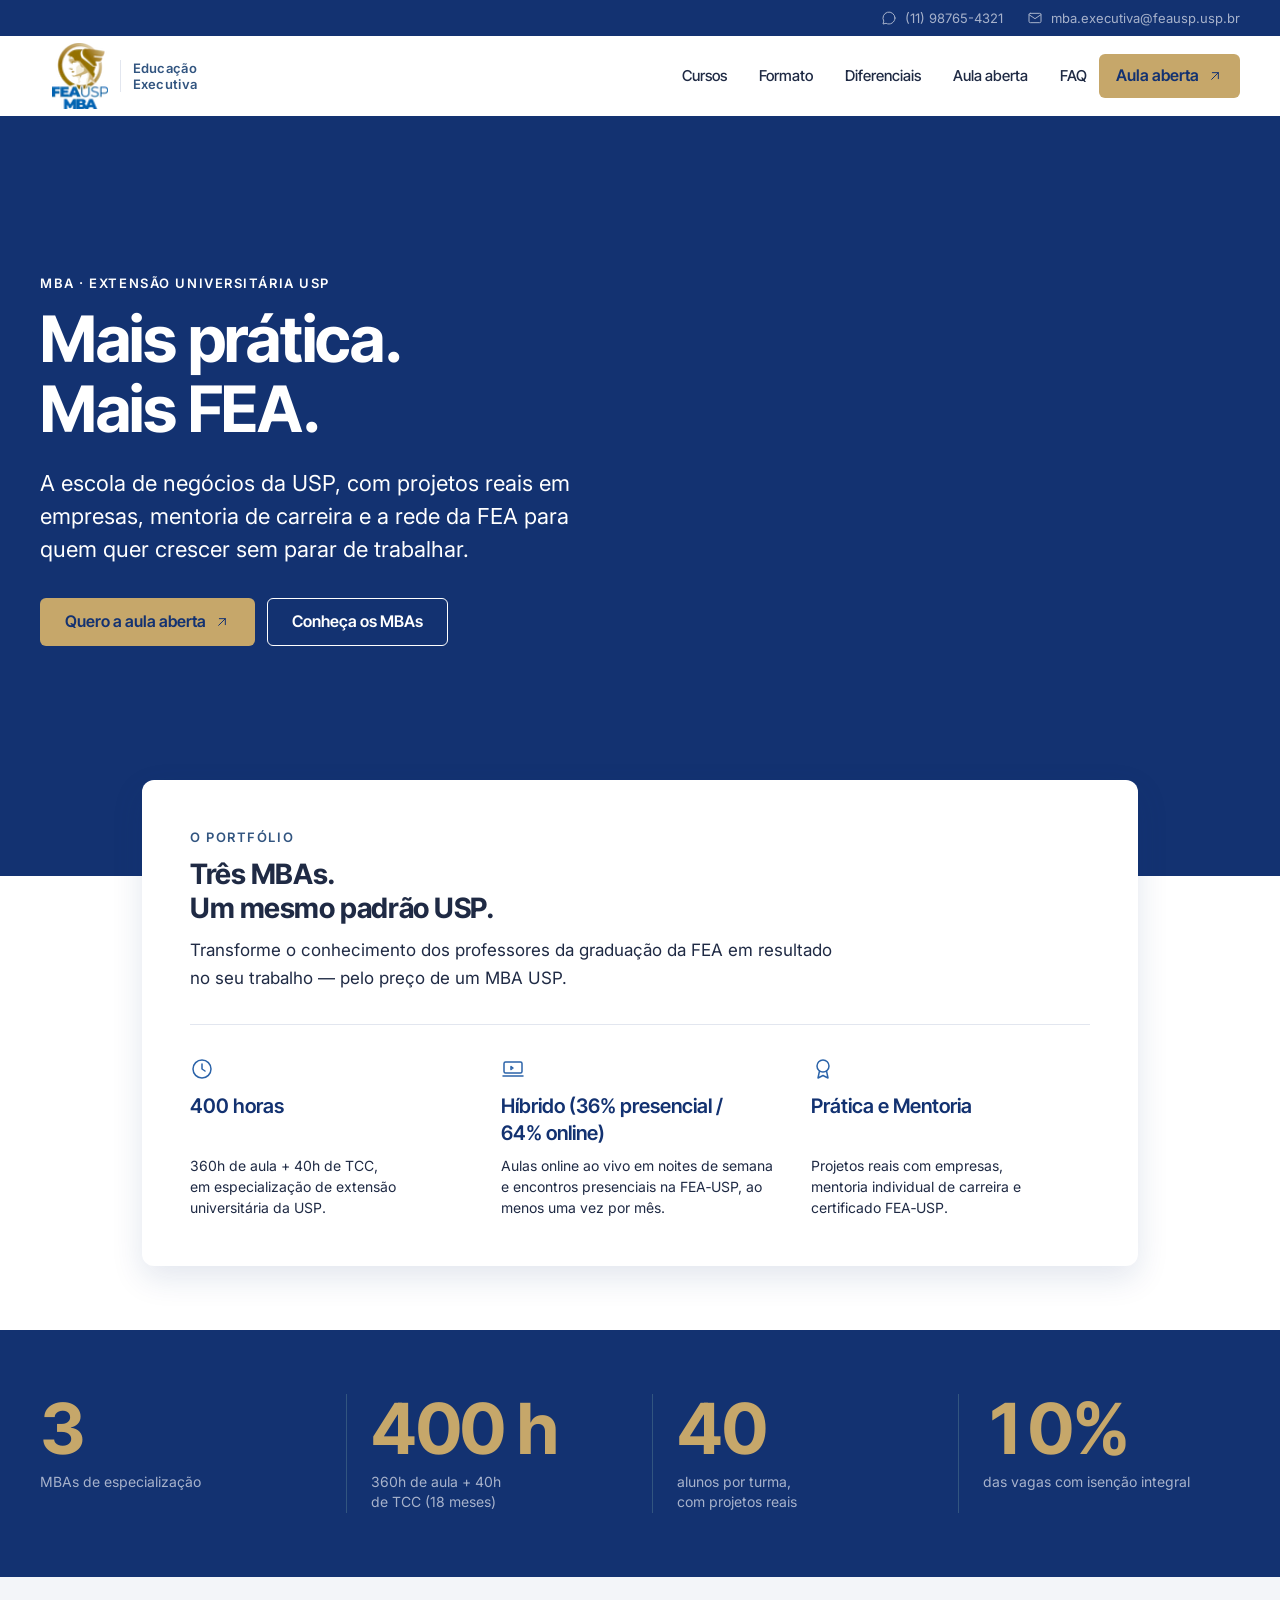
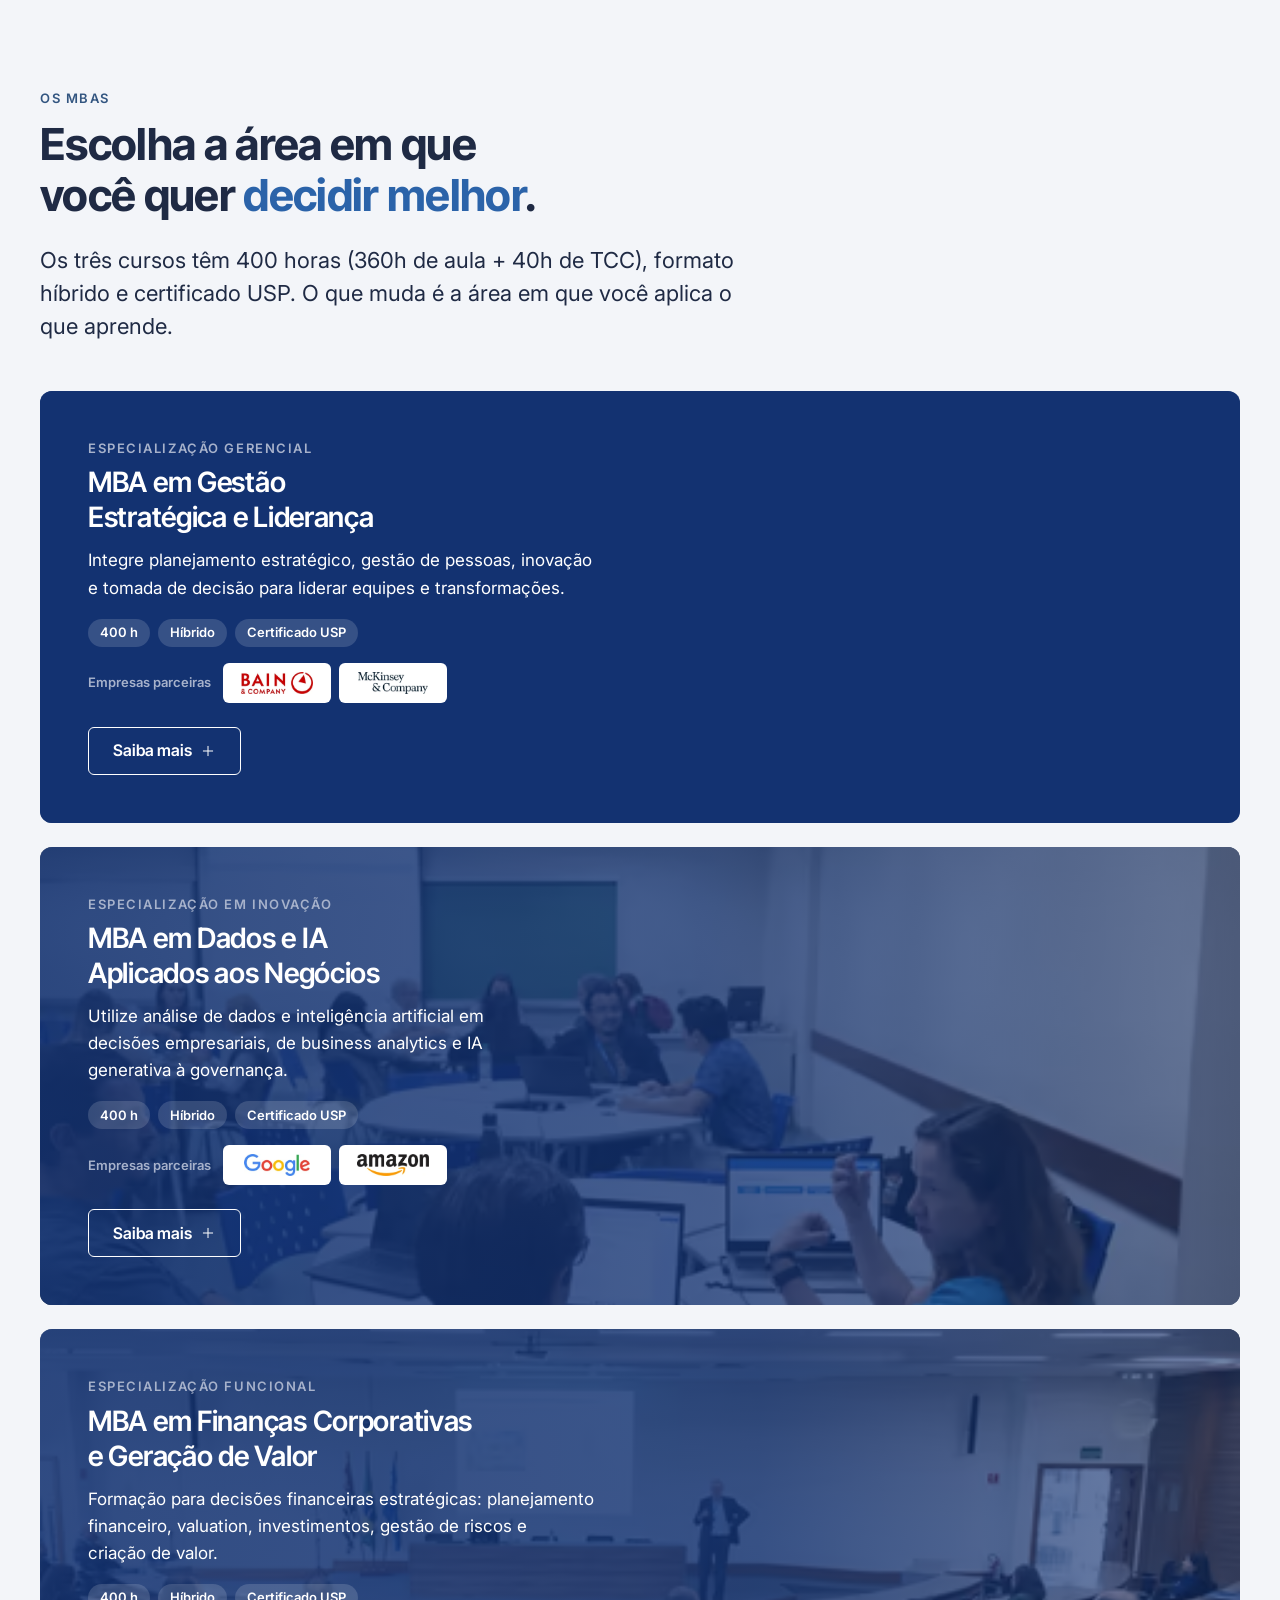
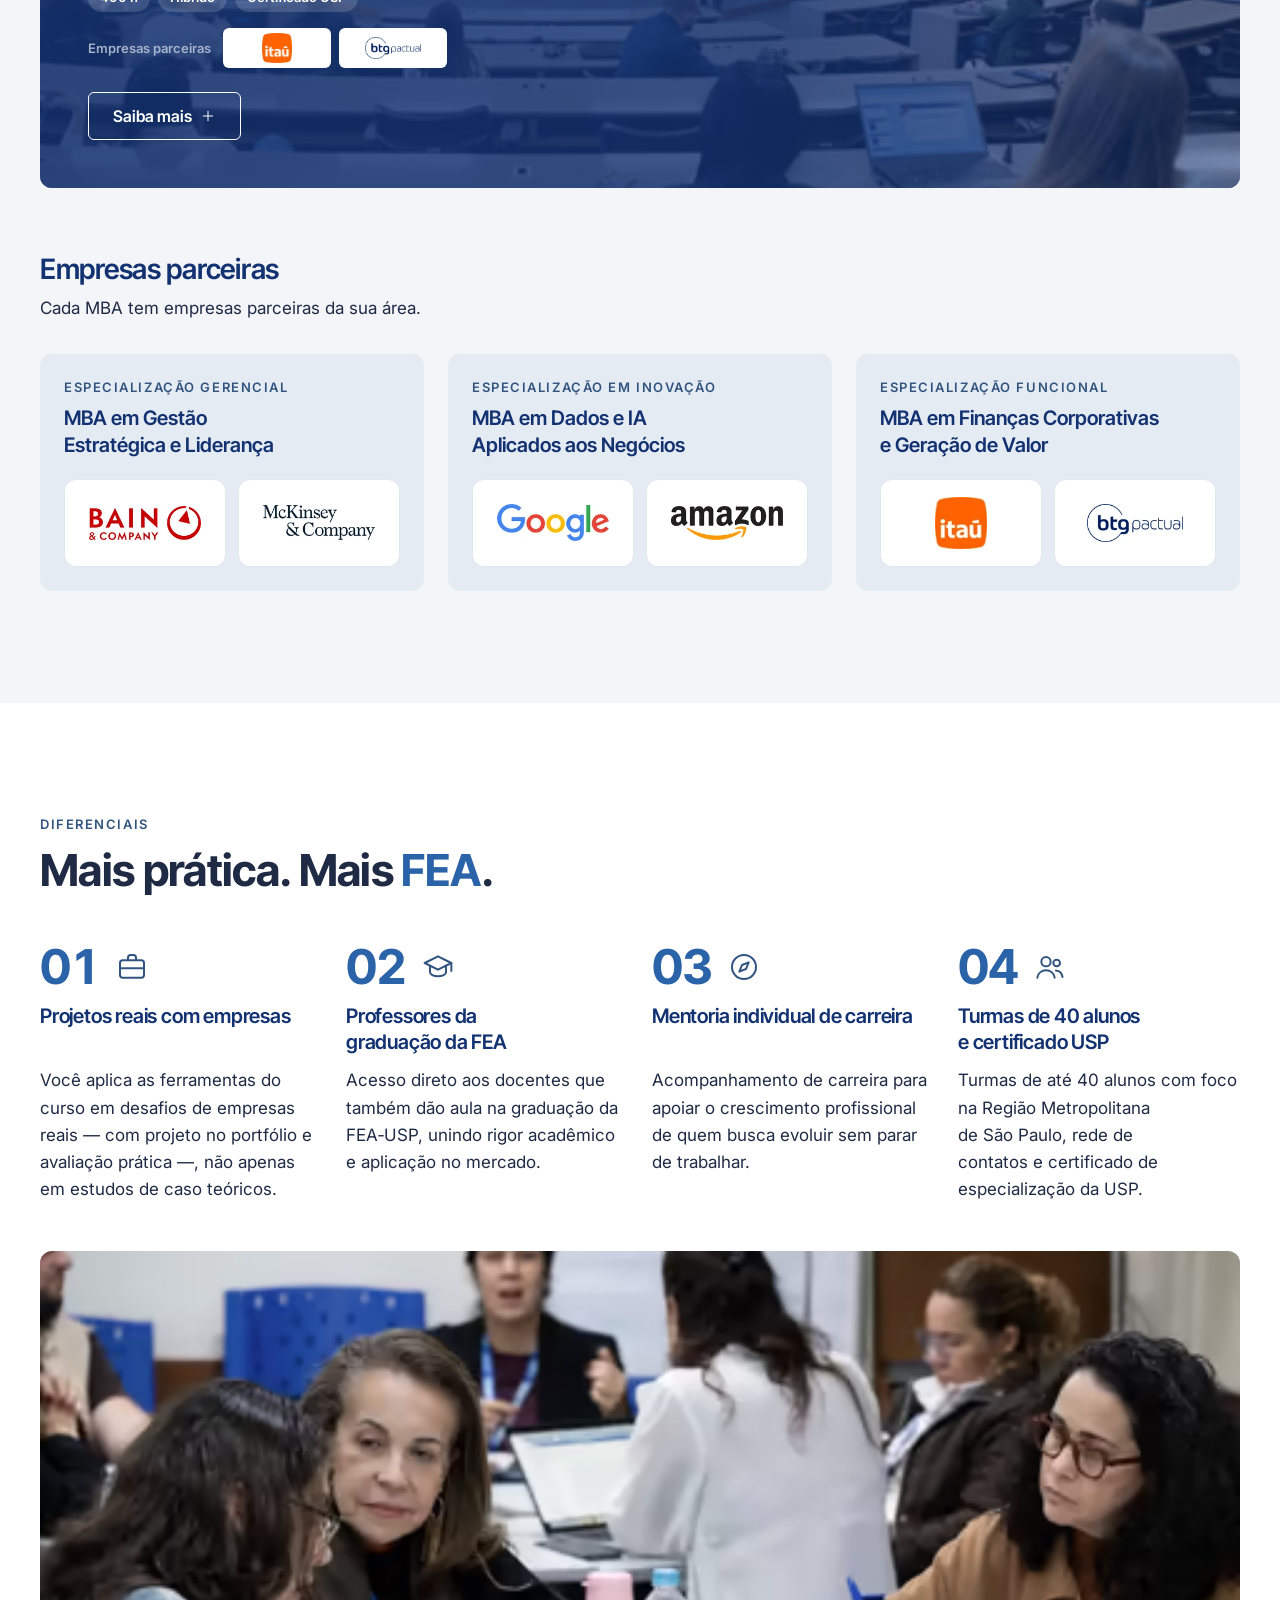
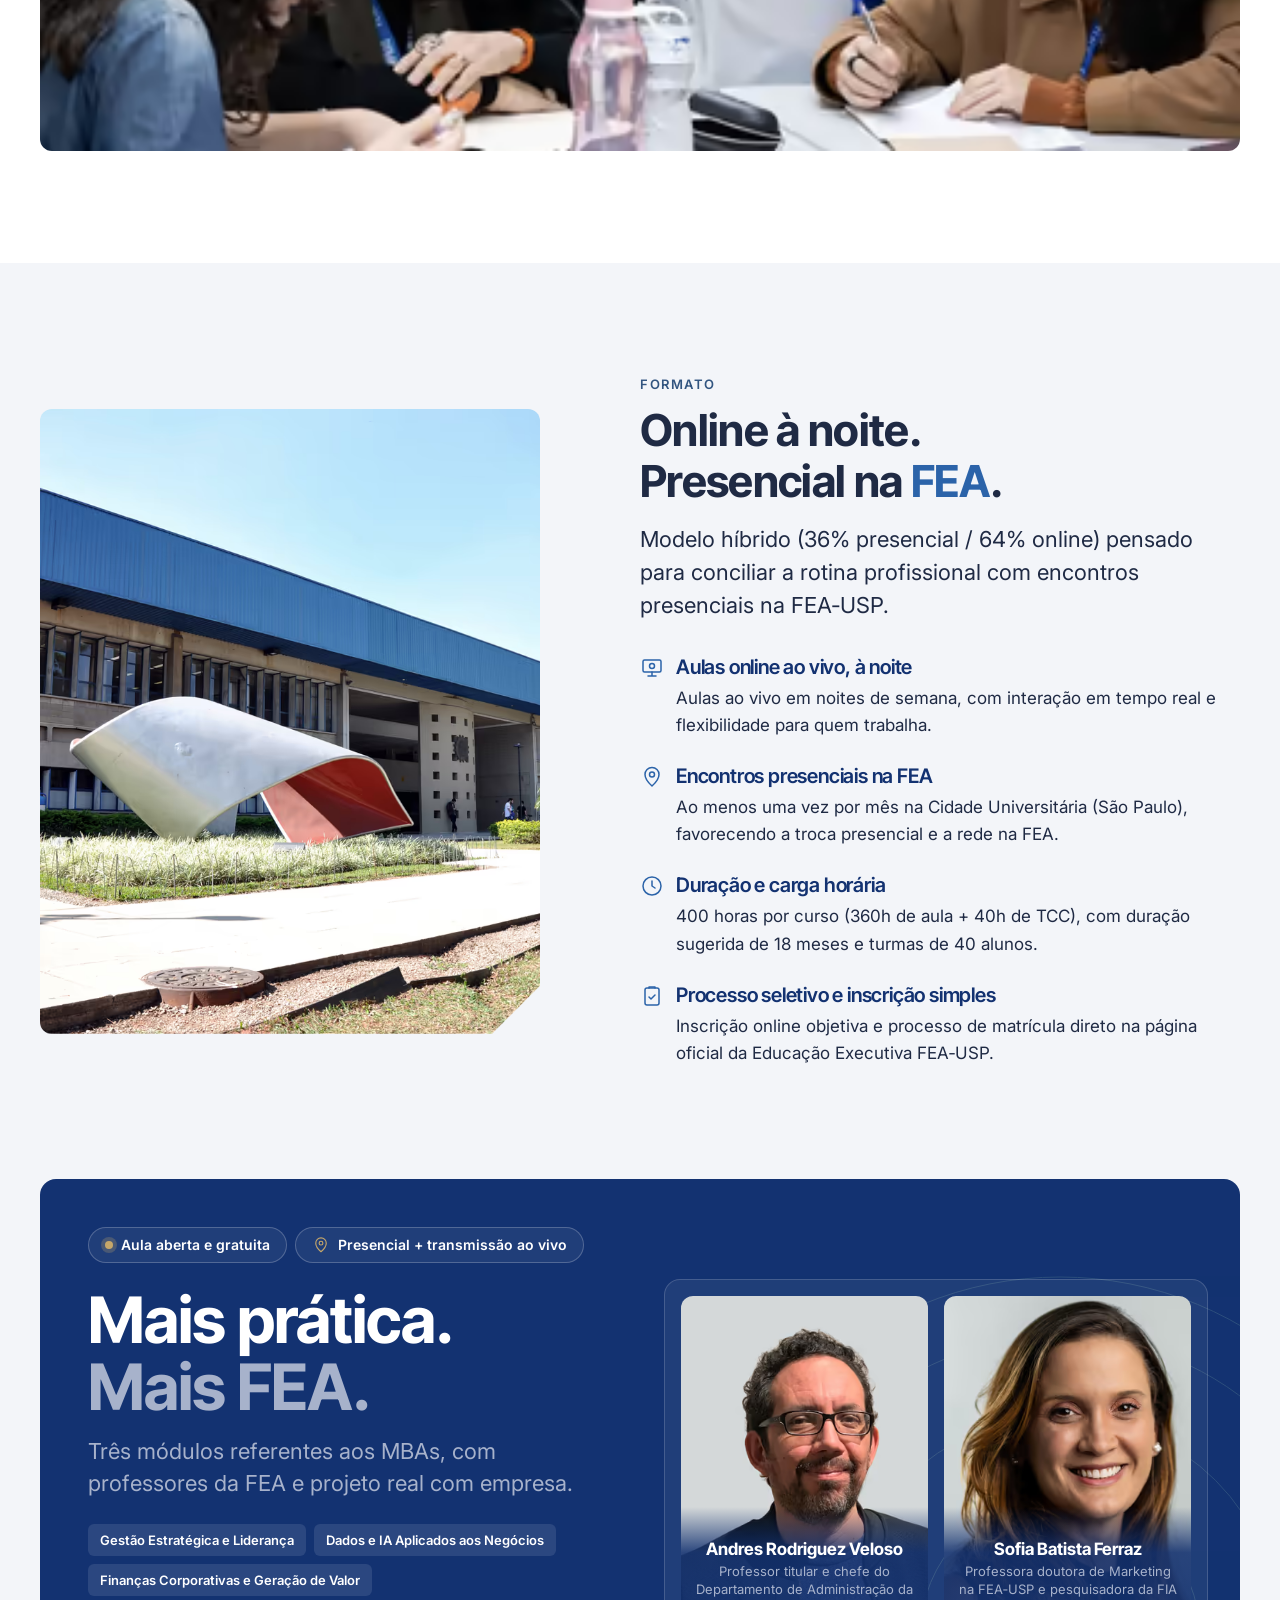
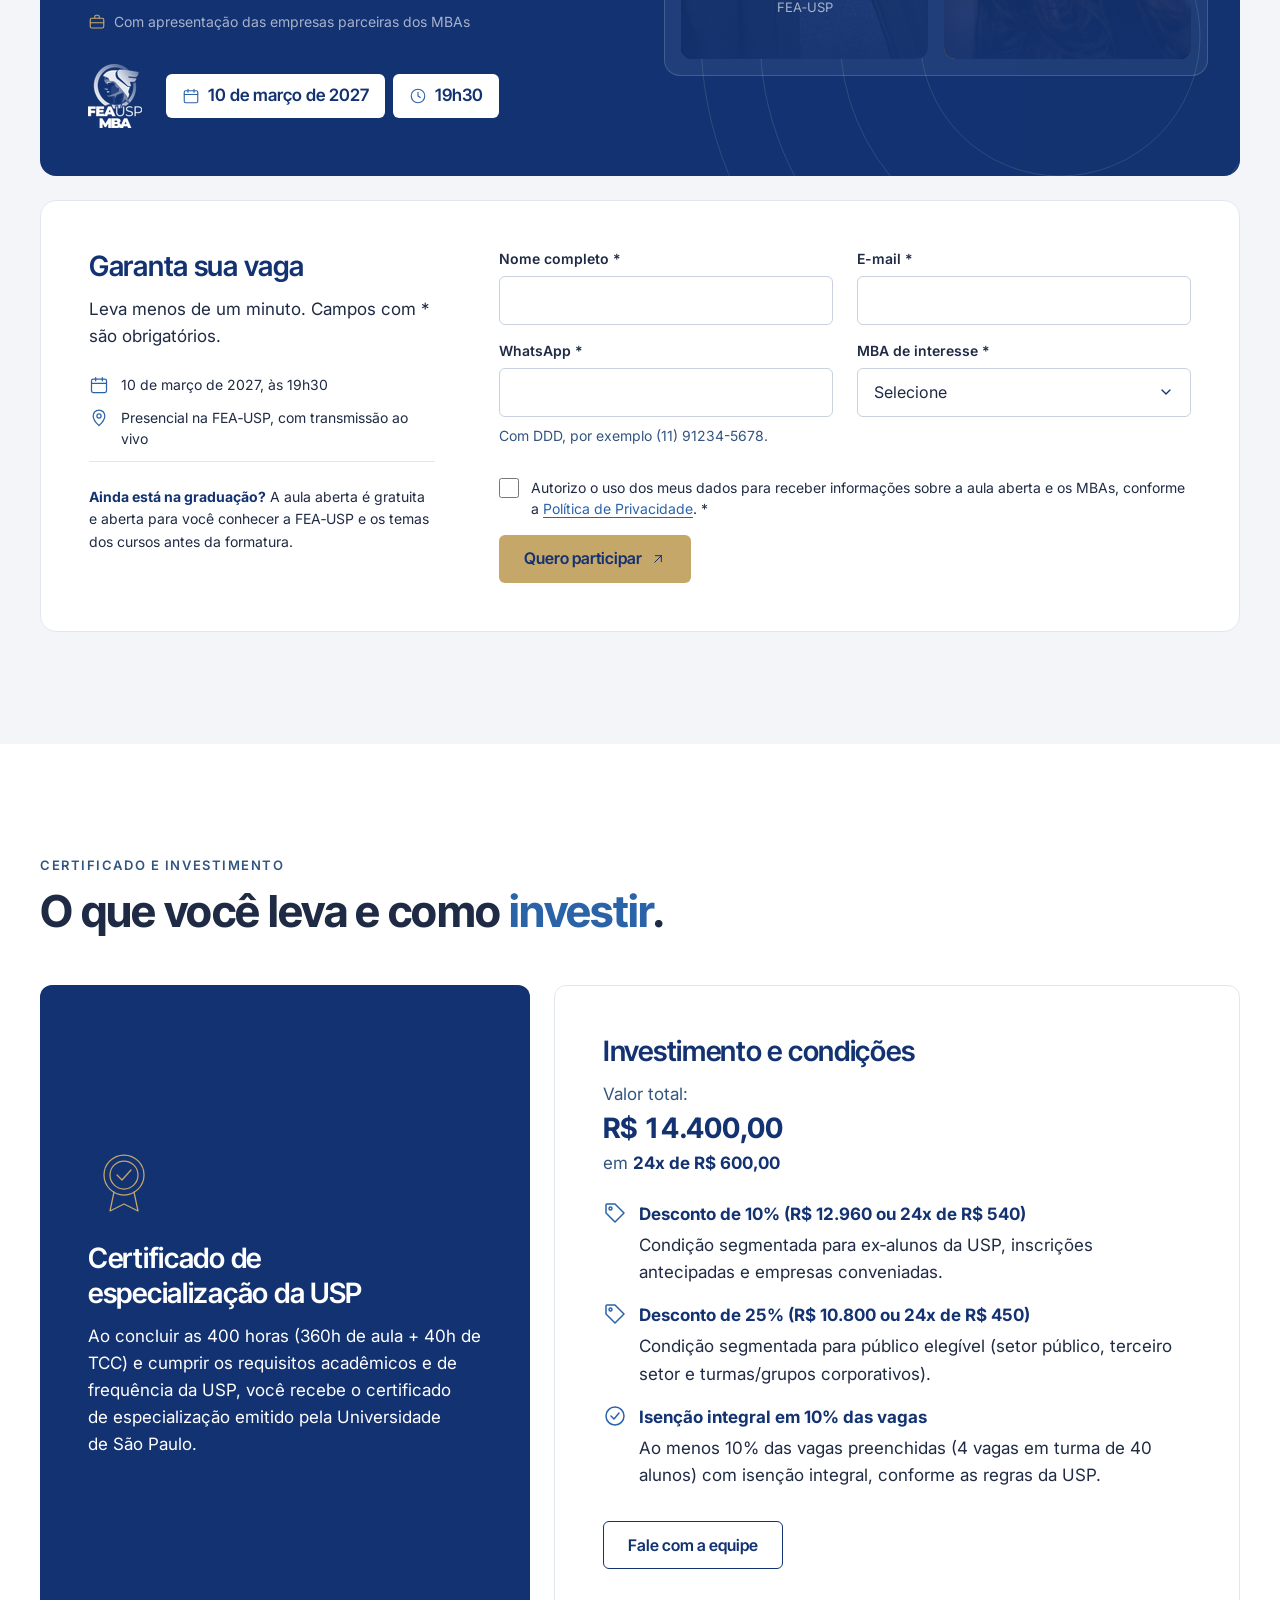
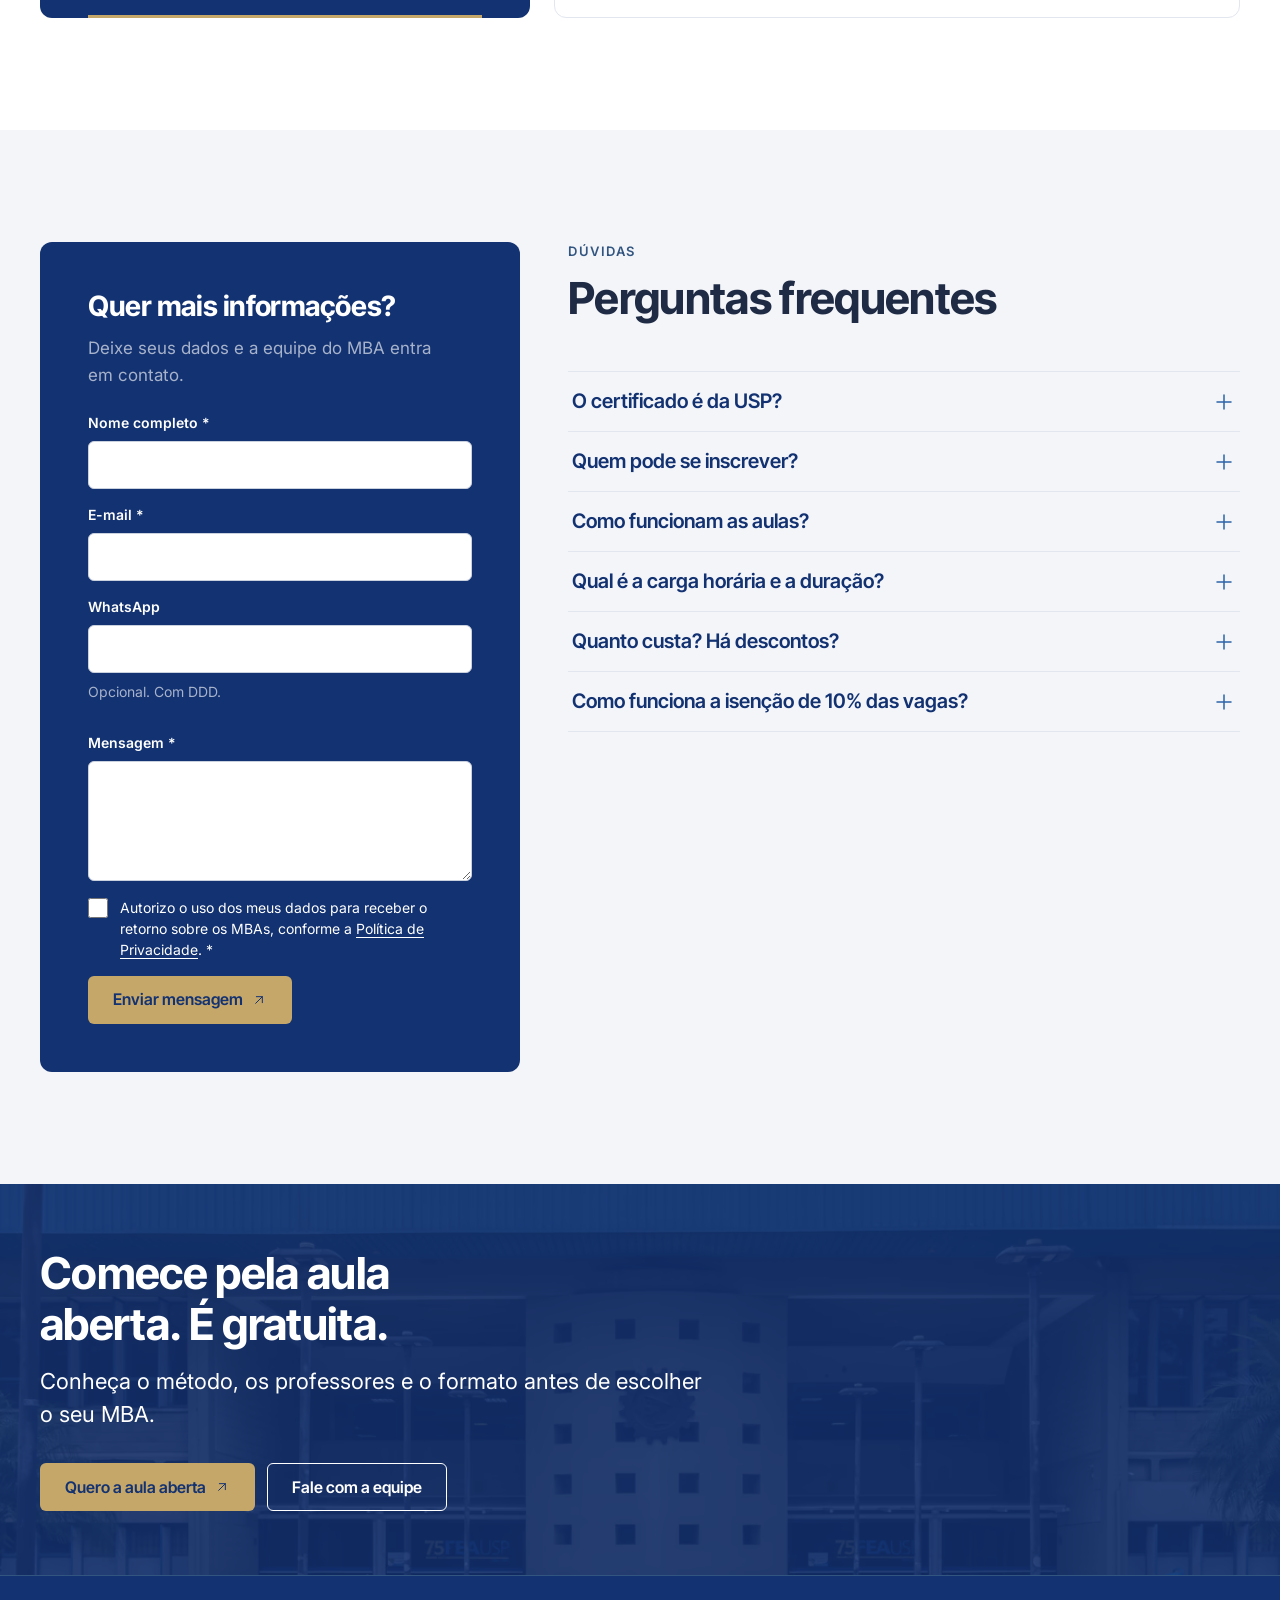
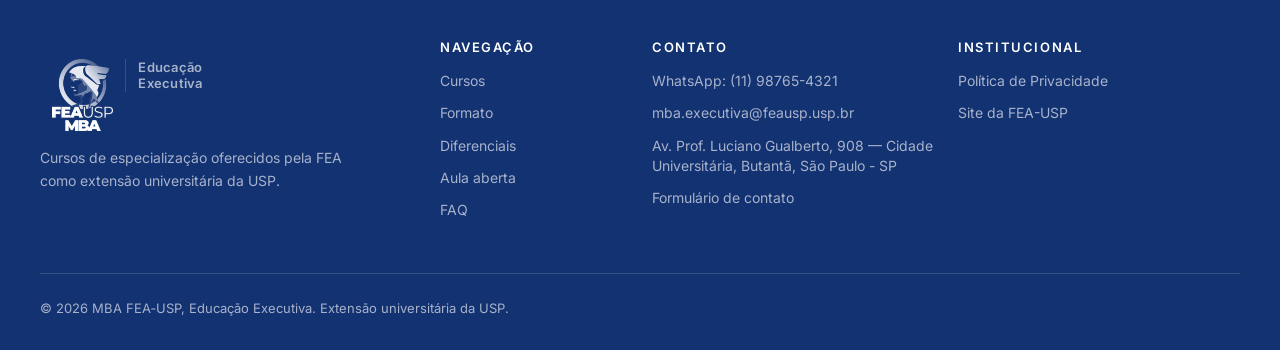
==== commit f43d0bc8: "Correções finais do site" ====
--- a/index.html
+++ b/index.html
@@ -6,12 +6,14 @@
   <title>MBA FEA-USP | Educação Executiva</title>
   <meta name="description" content="Mais prática. Mais FEA. Três MBAs de especialização da FEA-USP, com 400 horas cada, em formato híbrido: Gestão Estratégica e Liderança, Dados e IA Aplicados aos Negócios, e Finanças Corporativas e Geração de Valor.">
   <meta name="theme-color" content="#133271">
+  <link rel="icon" type="image/png" href="assets/img/logo/logo-mba-fea-usp-64.png">
 
   <meta property="og:type" content="website">
   <meta property="og:locale" content="pt_BR">
   <meta property="og:title" content="MBA FEA-USP | Educação Executiva">
   <meta property="og:description" content="A escola de negócios da USP, com projetos reais em empresas, mentoria de carreira e a rede da FEA para quem quer crescer sem parar de trabalhar.">
-  <meta property="og:image" content="assets/img/og-compartilhamento-1200.jpg">
+  <meta property="og:url" content="https://ceduardoand-ship-it.github.io/MBA-FEA-USP/">
+  <meta property="og:image" content="https://ceduardoand-ship-it.github.io/MBA-FEA-USP/assets/img/og-compartilhamento-1200.jpg">
   <meta property="og:image:width" content="1200">
   <meta property="og:image:height" content="630">
   <meta name="twitter:card" content="summary_large_image">
@@ -85,7 +87,7 @@
         </li>
         <li>
           <svg class="icone" aria-hidden="true"><use href="#i-email"/></svg>
-          <span class="quebra-livre">mba.executiva@feausp-simulado.usp.br</span>
+          <span class="quebra-livre">mba.executiva@feausp.usp.br</span>
         </li>
       </ul>
     </div>
@@ -274,6 +276,13 @@
                   <li class="chip">Híbrido</li>
                   <li class="chip">Certificado USP</li>
                 </ul>
+                <div class="curso__parceiros">
+                  <p>Empresas parceiras</p>
+                  <ul aria-label="Empresas parceiras deste MBA">
+                    <li class="parceiro"><picture><source type="image/webp" srcset="assets/img/parceiros/bain-64.webp 1x, assets/img/parceiros/bain-128.webp 2x"><img src="assets/img/parceiros/bain-64.png" srcset="assets/img/parceiros/bain-128.png 2x" width="210" height="64" alt="Bain &amp; Company" loading="lazy" decoding="async"></picture></li>
+                    <li class="parceiro"><picture><source type="image/webp" srcset="assets/img/parceiros/mckinsey-64.webp 1x, assets/img/parceiros/mckinsey-128.webp 2x"><img src="assets/img/parceiros/mckinsey-64.png" srcset="assets/img/parceiros/mckinsey-128.png 2x" width="206" height="64" alt="McKinsey &amp; Company" loading="lazy" decoding="async"></picture></li>
+                  </ul>
+                </div>
                 <details class="expansivel curso__detalhes">
                   <summary class="btn btn--contorno-claro">
                     <span class="quando-fechado">Saiba mais</span><span class="quando-aberto">Fechar detalhes</span>
@@ -332,6 +341,13 @@
                   <li class="chip">Híbrido</li>
                   <li class="chip">Certificado USP</li>
                 </ul>
+                <div class="curso__parceiros">
+                  <p>Empresas parceiras</p>
+                  <ul aria-label="Empresas parceiras deste MBA">
+                    <li class="parceiro"><picture><source type="image/webp" srcset="assets/img/parceiros/google-64.webp 1x, assets/img/parceiros/google-128.webp 2x"><img src="assets/img/parceiros/google-64.png" srcset="assets/img/parceiros/google-128.png 2x" width="194" height="64" alt="Google" loading="lazy" decoding="async"></picture></li>
+                    <li class="parceiro"><picture><source type="image/webp" srcset="assets/img/parceiros/amazon-64.webp 1x, assets/img/parceiros/amazon-128.webp 2x"><img src="assets/img/parceiros/amazon-64.png" srcset="assets/img/parceiros/amazon-128.png 2x" width="211" height="64" alt="Amazon" loading="lazy" decoding="async"></picture></li>
+                  </ul>
+                </div>
                 <details class="expansivel curso__detalhes">
                   <summary class="btn btn--contorno-claro">
                     <span class="quando-fechado">Saiba mais</span><span class="quando-aberto">Fechar detalhes</span>
@@ -390,6 +406,13 @@
                   <li class="chip">Híbrido</li>
                   <li class="chip">Certificado USP</li>
                 </ul>
+                <div class="curso__parceiros">
+                  <p>Empresas parceiras</p>
+                  <ul aria-label="Empresas parceiras deste MBA">
+                    <li class="parceiro parceiro--quadrado"><picture><source type="image/webp" srcset="assets/img/parceiros/itau-64.webp 1x, assets/img/parceiros/itau-128.webp 2x"><img src="assets/img/parceiros/itau-64.png" srcset="assets/img/parceiros/itau-128.png 2x" width="64" height="64" alt="Itaú" loading="lazy" decoding="async"></picture></li>
+                    <li class="parceiro"><picture><source type="image/webp" srcset="assets/img/parceiros/btg-64.webp 1x, assets/img/parceiros/btg-128.webp 2x"><img src="assets/img/parceiros/btg-64.png" srcset="assets/img/parceiros/btg-128.png 2x" width="161" height="64" alt="BTG Pactual" loading="lazy" decoding="async"></picture></li>
+                  </ul>
+                </div>
                 <details class="expansivel curso__detalhes">
                   <summary class="btn btn--contorno-claro">
                     <span class="quando-fechado">Saiba mais</span><span class="quando-aberto">Fechar detalhes</span>
@@ -420,6 +443,36 @@
             </article>
           </li>
         </ul>
+        <div class="parceiros" id="parceiros">
+          <h3 class="parceiros__titulo">Empresas parceiras</h3>
+          <p class="parceiros__texto">Cada MBA tem empresas parceiras da sua área.</p>
+          <ul class="parceiros__grade">
+          <li class="parceiros__curso">
+            <p class="eyebrow">Especialização gerencial</p>
+            <h4>MBA em Gestão Estratégica e&nbsp;Liderança</h4>
+            <ul class="parceiros__logos" aria-label="Empresas parceiras do MBA em Gestão Estratégica e&nbsp;Liderança">
+              <li class="parceiro"><picture><source type="image/webp" srcset="assets/img/parceiros/bain-64.webp 1x, assets/img/parceiros/bain-128.webp 2x"><img src="assets/img/parceiros/bain-64.png" srcset="assets/img/parceiros/bain-128.png 2x" width="210" height="64" alt="Bain &amp; Company" loading="lazy" decoding="async"></picture></li>
+              <li class="parceiro"><picture><source type="image/webp" srcset="assets/img/parceiros/mckinsey-64.webp 1x, assets/img/parceiros/mckinsey-128.webp 2x"><img src="assets/img/parceiros/mckinsey-64.png" srcset="assets/img/parceiros/mckinsey-128.png 2x" width="206" height="64" alt="McKinsey &amp; Company" loading="lazy" decoding="async"></picture></li>
+            </ul>
+          </li>
+          <li class="parceiros__curso">
+            <p class="eyebrow">Especialização em inovação</p>
+            <h4>MBA em Dados e IA Aplicados aos&nbsp;Negócios</h4>
+            <ul class="parceiros__logos" aria-label="Empresas parceiras do MBA em Dados e IA Aplicados aos&nbsp;Negócios">
+              <li class="parceiro"><picture><source type="image/webp" srcset="assets/img/parceiros/google-64.webp 1x, assets/img/parceiros/google-128.webp 2x"><img src="assets/img/parceiros/google-64.png" srcset="assets/img/parceiros/google-128.png 2x" width="194" height="64" alt="Google" loading="lazy" decoding="async"></picture></li>
+              <li class="parceiro"><picture><source type="image/webp" srcset="assets/img/parceiros/amazon-64.webp 1x, assets/img/parceiros/amazon-128.webp 2x"><img src="assets/img/parceiros/amazon-64.png" srcset="assets/img/parceiros/amazon-128.png 2x" width="211" height="64" alt="Amazon" loading="lazy" decoding="async"></picture></li>
+            </ul>
+          </li>
+          <li class="parceiros__curso">
+            <p class="eyebrow">Especialização funcional</p>
+            <h4>MBA em Finanças Corporativas e Geração de&nbsp;Valor</h4>
+            <ul class="parceiros__logos" aria-label="Empresas parceiras do MBA em Finanças Corporativas e Geração de&nbsp;Valor">
+              <li class="parceiro parceiro--quadrado"><picture><source type="image/webp" srcset="assets/img/parceiros/itau-64.webp 1x, assets/img/parceiros/itau-128.webp 2x"><img src="assets/img/parceiros/itau-64.png" srcset="assets/img/parceiros/itau-128.png 2x" width="64" height="64" alt="Itaú" loading="lazy" decoding="async"></picture></li>
+              <li class="parceiro"><picture><source type="image/webp" srcset="assets/img/parceiros/btg-64.webp 1x, assets/img/parceiros/btg-128.webp 2x"><img src="assets/img/parceiros/btg-64.png" srcset="assets/img/parceiros/btg-128.png 2x" width="161" height="64" alt="BTG Pactual" loading="lazy" decoding="async"></picture></li>
+            </ul>
+          </li>
+          </ul>
+        </div>
       </div>
     </section>
 
@@ -554,7 +607,7 @@
           <div class="banner__texto">
             <ul class="banner__selos" aria-label="Destaques">
               <li><span class="banner__ponto" aria-hidden="true"></span>Aula aberta e gratuita</li>
-              <li><svg class="icone" aria-hidden="true"><use href="#i-online"/></svg>Online ao vivo</li>
+              <li><svg class="icone" aria-hidden="true"><use href="#i-local"/></svg>Presencial + transmissão ao vivo</li>
             </ul>
             <h2 id="aula-titulo"><span class="visualmente-oculto">Aula aberta e gratuita: </span>Mais prática. <span class="destaque">Mais&nbsp;FEA.</span></h2>
             <p class="banner__sub">Três módulos referentes aos MBAs, com professores da FEA e projeto real com&nbsp;empresa.</p>
@@ -563,6 +616,7 @@
               <li>Dados e IA Aplicados aos Negócios</li>
               <li>Finanças Corporativas e Geração de Valor</li>
             </ul>
+            <p class="banner__extra"><svg class="icone" aria-hidden="true"><use href="#i-empresa"/></svg>Com apresentação das empresas parceiras dos&nbsp;MBAs</p>
             <div class="banner__rodape">
               <picture>
                 <source type="image/webp" srcset="assets/img/logo/logo-mba-fea-usp-branca-64.webp 1x, assets/img/logo/logo-mba-fea-usp-branca-128.webp 2x">
@@ -578,9 +632,9 @@
           <div class="banner__profs">
             <figure class="prof prof--azul">
               <picture>
-                <source type="image/avif" sizes="(min-width: 1024px) 220px, 45vw" srcset="assets/img/prof-andres-retrato-320.avif 320w, assets/img/prof-andres-retrato-480.avif 480w, assets/img/prof-andres-retrato-600.avif 600w">
-                <source type="image/webp" sizes="(min-width: 1024px) 220px, 45vw" srcset="assets/img/prof-andres-retrato-320.webp 320w, assets/img/prof-andres-retrato-480.webp 480w, assets/img/prof-andres-retrato-600.webp 600w">
-                <img src="assets/img/prof-andres-retrato-480.jpg" srcset="assets/img/prof-andres-retrato-320.jpg 320w, assets/img/prof-andres-retrato-480.jpg 480w, assets/img/prof-andres-retrato-600.jpg 600w" sizes="(min-width: 1024px) 220px, 45vw" width="480" height="704" loading="lazy" decoding="async" alt="Retrato do professor Andres Rodriguez Veloso">
+                <source type="image/avif" sizes="(min-width: 1024px) 280px, 45vw" srcset="assets/img/prof-andres-retrato-320.avif 320w, assets/img/prof-andres-retrato-480.avif 480w, assets/img/prof-andres-retrato-640.avif 640w">
+                <source type="image/webp" sizes="(min-width: 1024px) 280px, 45vw" srcset="assets/img/prof-andres-retrato-320.webp 320w, assets/img/prof-andres-retrato-480.webp 480w, assets/img/prof-andres-retrato-640.webp 640w">
+                <img src="assets/img/prof-andres-retrato-480.jpg" srcset="assets/img/prof-andres-retrato-320.jpg 320w, assets/img/prof-andres-retrato-480.jpg 480w, assets/img/prof-andres-retrato-640.jpg 640w" sizes="(min-width: 1024px) 280px, 45vw" width="480" height="704" loading="lazy" decoding="async" alt="Retrato do professor Andres Rodriguez Veloso">
               </picture>
               <figcaption>
                 <strong>Andres Rodriguez Veloso</strong>
@@ -589,9 +643,9 @@
             </figure>
             <figure class="prof">
               <picture>
-                <source type="image/avif" sizes="(min-width: 1024px) 220px, 45vw" srcset="assets/img/prof-sofia-retrato-320.avif 320w, assets/img/prof-sofia-retrato-480.avif 480w, assets/img/prof-sofia-retrato-640.avif 640w">
-                <source type="image/webp" sizes="(min-width: 1024px) 220px, 45vw" srcset="assets/img/prof-sofia-retrato-320.webp 320w, assets/img/prof-sofia-retrato-480.webp 480w, assets/img/prof-sofia-retrato-640.webp 640w">
-                <img src="assets/img/prof-sofia-retrato-480.jpg" srcset="assets/img/prof-sofia-retrato-320.jpg 320w, assets/img/prof-sofia-retrato-480.jpg 480w, assets/img/prof-sofia-retrato-640.jpg 640w" sizes="(min-width: 1024px) 220px, 45vw" width="480" height="704" loading="lazy" decoding="async" alt="Retrato da professora Sofia Batista Ferraz">
+                <source type="image/avif" sizes="(min-width: 1024px) 280px, 45vw" srcset="assets/img/prof-sofia-retrato-320.avif 320w, assets/img/prof-sofia-retrato-480.avif 480w, assets/img/prof-sofia-retrato-640.avif 640w">
+                <source type="image/webp" sizes="(min-width: 1024px) 280px, 45vw" srcset="assets/img/prof-sofia-retrato-320.webp 320w, assets/img/prof-sofia-retrato-480.webp 480w, assets/img/prof-sofia-retrato-640.webp 640w">
+                <img src="assets/img/prof-sofia-retrato-480.jpg" srcset="assets/img/prof-sofia-retrato-320.jpg 320w, assets/img/prof-sofia-retrato-480.jpg 480w, assets/img/prof-sofia-retrato-640.jpg 640w" sizes="(min-width: 1024px) 280px, 45vw" width="480" height="704" loading="lazy" decoding="async" alt="Retrato da professora Sofia Batista Ferraz">
               </picture>
               <figcaption>
                 <strong>Sofia Batista Ferraz</strong>
@@ -607,7 +661,7 @@
             <p>Leva menos de um minuto. Campos com * são obrigatórios.</p>
             <ul class="inscricao__fatos">
               <li><svg class="icone" aria-hidden="true"><use href="#i-calendario"/></svg><span>10 de março de 2027, às 19h30</span></li>
-              <li><svg class="icone" aria-hidden="true"><use href="#i-online"/></svg><span>Transmissão online ao vivo (com encontros e atividades ligados à&nbsp;FEA&#8209;USP)</span></li>
+              <li><svg class="icone" aria-hidden="true"><use href="#i-local"/></svg><span>Presencial na FEA&#8209;USP, com transmissão ao vivo</span></li>
             </ul>
             <p class="aula__nota"><strong>Ainda está na graduação?</strong> A aula aberta é gratuita e aberta para você conhecer a FEA&#8209;USP e os temas dos cursos antes da&nbsp;formatura.</p>
           </div>
@@ -842,7 +896,7 @@
           <h2>Contato</h2>
           <ul>
             <li>WhatsApp: (11)&nbsp;98765-4321</li>
-            <li class="quebra-livre">mba.executiva@feausp-simulado.usp.br</li>
+            <li class="quebra-livre">mba.executiva@feausp.usp.br</li>
             <li>Av. Prof. Luciano Gualberto, 908 — Cidade Universitária, Butantã, <span class="sem-quebra">São Paulo - SP</span></li>
             <li><a href="#contato">Formulário de contato</a></li>
           </ul>
--- a/assets/css/layout.css
+++ b/assets/css/layout.css
@@ -18,6 +18,11 @@
 
 .fundo-suave {
   background: var(--fundo-suave);
+}
+
+/* Duas seções claras seguidas (Formato → Aula aberta): sem somar os dois espaçamentos */
+.fundo-suave + .fundo-suave {
+  padding-top: 0;
 }
 
 /* Grid: 4 colunas (mobile), 8 (tablet), 12 (desktop) */
--- a/assets/css/sections.css
+++ b/assets/css/sections.css
@@ -324,8 +324,129 @@
   color: var(--branco);
 }
 
+/* Empresas parceiras dentro do card do curso: placas brancas do mesmo tamanho */
+.curso__parceiros {
+  display: flex;
+  flex-wrap: wrap;
+  align-items: center;
+  gap: var(--space-2) var(--space-3);
+  margin-top: var(--space-4);
+}
+
+.curso__parceiros > p {
+  margin: 0;
+  font-size: 0.8125rem;
+  font-weight: 600;
+  color: var(--mist);
+}
+
+.curso__parceiros ul {
+  display: flex;
+  gap: var(--space-2);
+  list-style: none;
+}
+
+.curso__parceiros .parceiro {
+  width: 108px;
+  height: 40px;
+  padding: 6px 12px;
+  border: 0;
+  border-radius: var(--raio-sm);
+}
+
+.curso__parceiros .parceiro img {
+  max-height: 22px;
+}
+
+.curso__parceiros .parceiro--quadrado img {
+  max-height: 30px;
+}
+
 .curso__detalhes {
   margin-top: var(--space-5);
+}
+
+/* Placa de logo: tamanho fixo, logo centrada e contida (horizontais e o quadrado do Itaú) */
+.parceiro {
+  display: flex;
+  align-items: center;
+  justify-content: center;
+  height: 88px;
+  padding: var(--space-4) var(--space-5);
+  border: 1px solid var(--linha);
+  border-radius: var(--raio-md);
+  background: var(--branco);
+}
+
+.parceiro picture {
+  display: contents;
+}
+
+.parceiro img {
+  width: auto;
+  height: auto;
+  max-width: 100%;
+  max-height: 38px;
+  object-fit: contain;
+}
+
+.parceiro--quadrado img {
+  max-height: 52px;
+}
+
+/* Bloco "Empresas parceiras" no fim da seção dos cursos */
+.parceiros {
+  margin-top: var(--space-8);
+}
+
+.parceiros__titulo {
+  color: var(--navy);
+}
+
+.parceiros__texto {
+  margin-top: var(--space-2);
+  color: var(--tinta);
+}
+
+.parceiros__grade {
+  display: grid;
+  gap: var(--gutter);
+  margin-top: var(--space-6);
+  list-style: none;
+}
+
+/* Logos têm fundo branco no arquivo: as placas ficam brancas sobre um cartão azul-claro,
+   assim não aparece "caixa branca dentro de caixa cinza" */
+.parceiros__curso {
+  display: grid;
+  grid-template-rows: auto 1fr auto;
+  gap: var(--space-2);
+  padding: var(--space-5);
+  border-radius: var(--raio-md);
+  background: rgb(43 99 169 / 0.07);
+}
+
+.parceiros__curso .eyebrow {
+  margin: 0;
+}
+
+.parceiros__curso h4 {
+  color: var(--navy);
+  max-width: 24ch;
+}
+
+.parceiros__logos {
+  display: grid;
+  grid-template-columns: repeat(2, minmax(0, 1fr));
+  gap: var(--space-3);
+  margin-top: var(--space-3);
+  list-style: none;
+}
+
+@media (min-width: 1024px) {
+  .parceiros__grade {
+    grid-template-columns: repeat(3, minmax(0, 1fr));
+  }
 }
 
 .curso__painel {
@@ -650,6 +771,24 @@
   max-width: 34ch;
 }
 
+/* Linha discreta: apresentação das empresas parceiras na aula aberta */
+.banner__extra {
+  display: flex;
+  align-items: center;
+  gap: var(--space-2);
+  margin-top: var(--space-4);
+  font-size: var(--fs-pequeno);
+  line-height: 1.4;
+  color: var(--mist);
+}
+
+.banner__extra .icone {
+  width: 18px;
+  height: 18px;
+  flex: none;
+  color: var(--gold);
+}
+
 .banner__modulos {
   display: flex;
   flex-wrap: wrap;
@@ -727,11 +866,13 @@
   overflow: hidden;
   margin: 0;
   border-radius: var(--raio-md);
-  background: var(--slate);
+  background: var(--navy);
+  display: flex;
+  flex-direction: column;
 }
 
 .prof--azul {
-  background: var(--blue);
+  background: var(--navy);
 }
 
 /* Retrato mais alto que o corte 4:5: rosto no terço de cima, legenda embaixo sem cobrir o rosto */
@@ -747,9 +888,11 @@
   position: absolute;
   inset: auto 0 0;
   display: grid;
+  align-content: start;     /* nomes na mesma altura nos dois cards, mesmo com cargos de 2 ou 3 linhas */
   gap: 2px;
+  min-height: 9.5rem;
   padding: var(--space-6) var(--space-3) var(--space-3);
-  background: linear-gradient(180deg, rgb(19 50 113 / 0) 0%, rgb(19 50 113 / 0.88) 38%, rgb(19 50 113 / 0.95) 100%);
+  background: linear-gradient(180deg, rgb(19 50 113 / 0) 0%, rgb(19 50 113 / 0.88) 30%, rgb(19 50 113 / 0.95) 100%);
   text-align: center;
 }
 
@@ -771,6 +914,8 @@
 @media (max-width: 767.98px) {
   .prof figcaption {
     position: static;
+    min-height: 0;
+    flex: 1;   /* a legenda ocupa todo o espaço que sobra no cartão, sem faixa vazia */
     padding: var(--space-3) var(--space-2);
     background: var(--navy);
   }
@@ -815,10 +960,21 @@
 
 @media (min-width: 1024px) {
   .banner {
-    grid-template-columns: 6fr 5fr;
-    gap: var(--space-7);
+    /* Duas metades como na referência: texto à esquerda, moldura dos professores ocupando toda a
+       coluna da direita (antes 6fr/5fr com cards pequenos deixava um vão no meio) */
+    grid-template-columns: minmax(0, 1fr) minmax(0, 1fr);
+    gap: var(--space-6);
     align-items: center;
-    padding: var(--space-8) var(--space-7);
+    padding: var(--space-7) var(--space-6) var(--space-7) var(--space-7);
+  }
+
+  .banner__profs {
+    gap: var(--space-4);
+    padding: var(--space-4);
+  }
+
+  .banner__sub {
+    max-width: 38ch;
   }
 }
 
